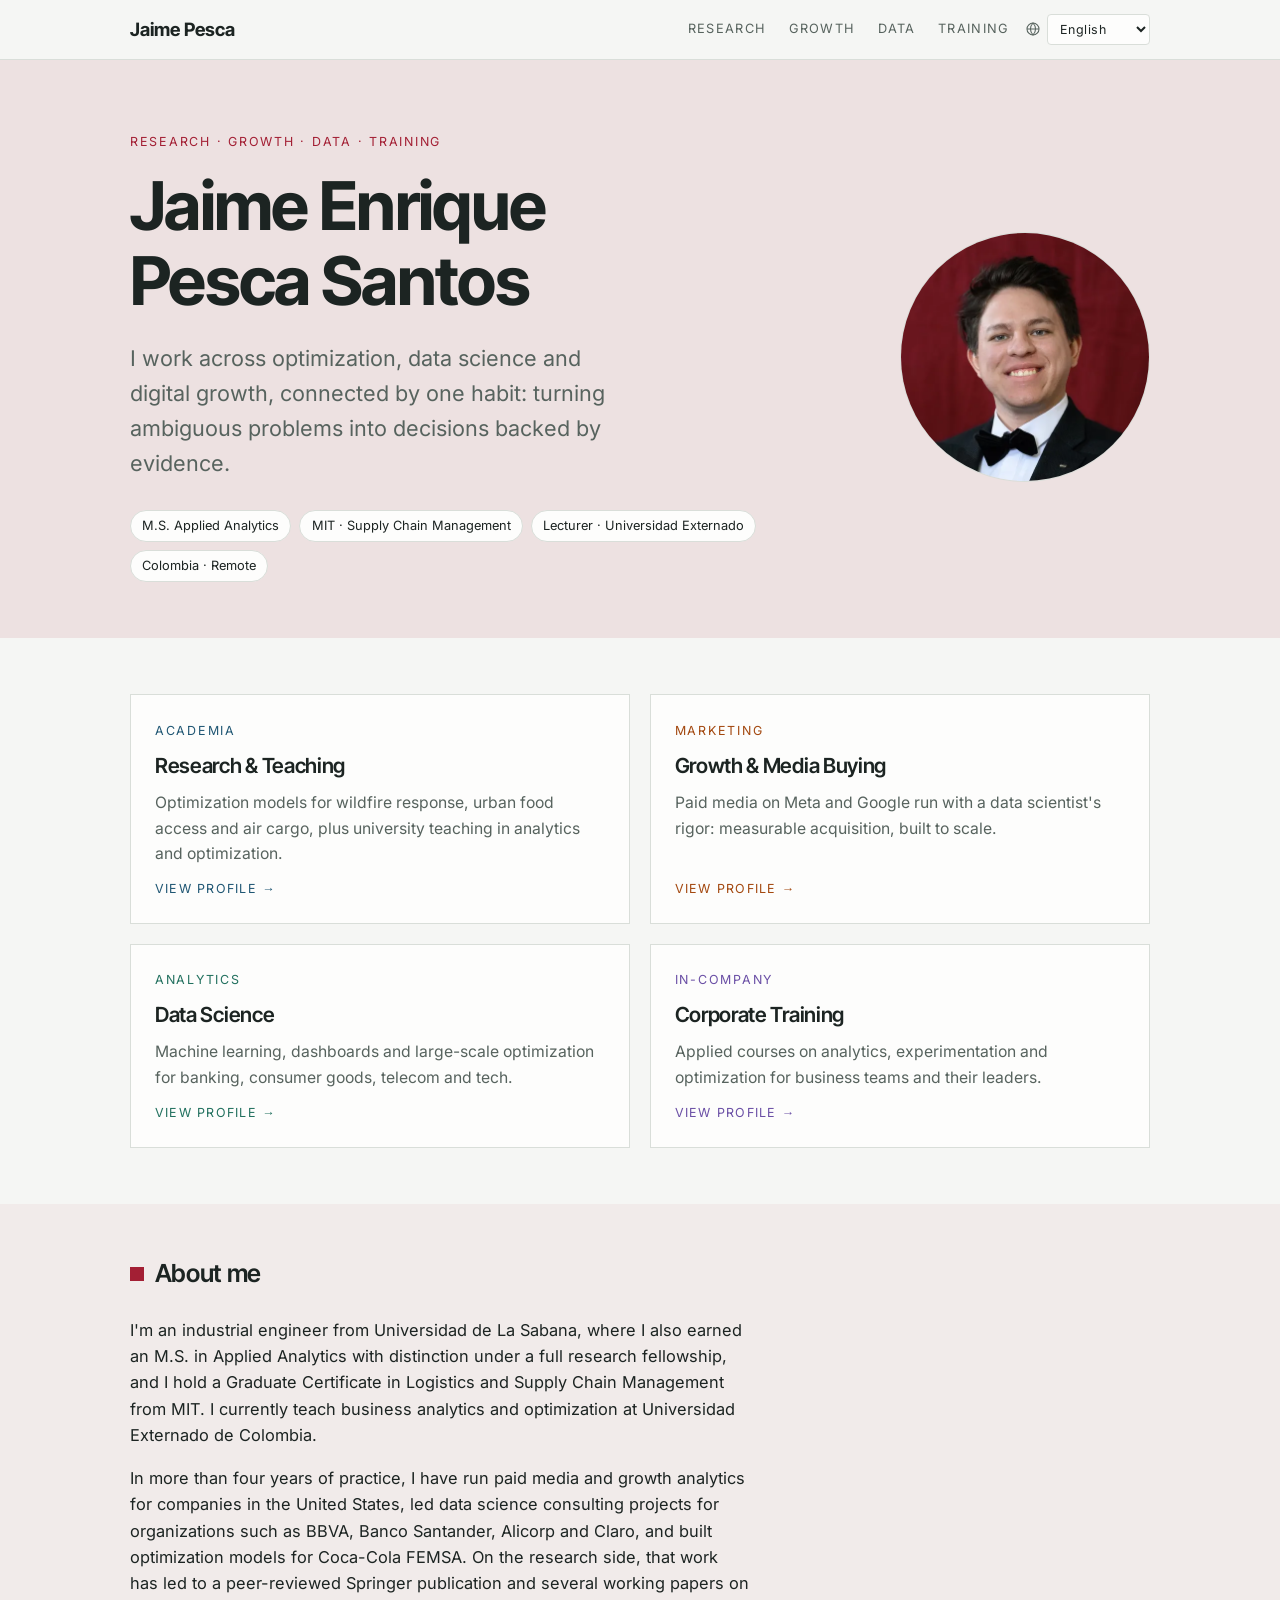
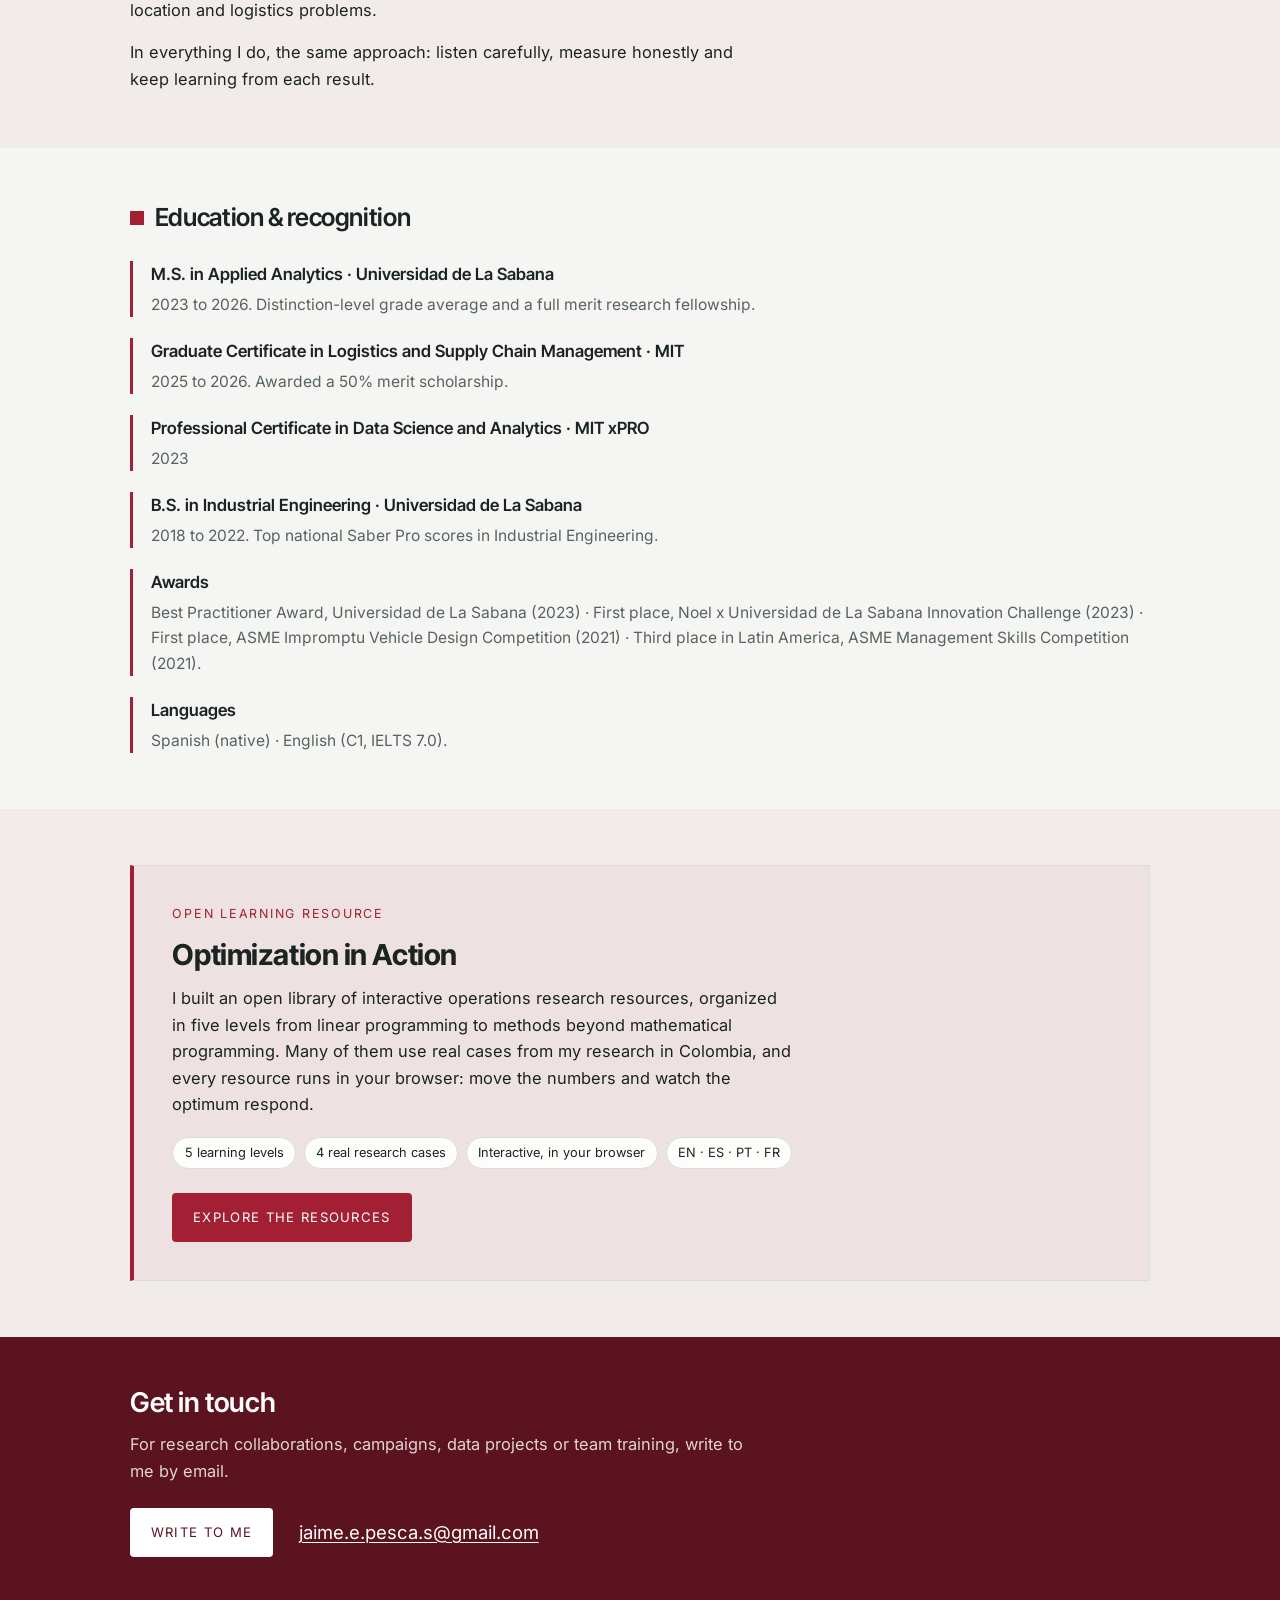
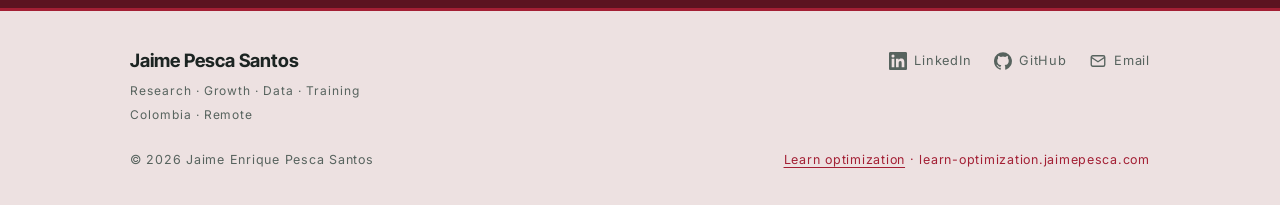
==== index.html @ c57368dd "SEO ronda 2: recomendaciones aprobadas - R1: se retiran hojas de vida y manuscritos del repositorio;" ====
<!doctype html>
<html lang="en">
<head>
<!-- Google tag (gtag.js) -->
<script async src="https://www.googletagmanager.com/gtag/js?id=G-XW74HS2G7B"></script>
<script>
  window.dataLayer = window.dataLayer || [];
  function gtag(){dataLayer.push(arguments);}
  gtag('js', new Date());
  gtag('config', 'G-XW74HS2G7B');
</script>
  <meta charset="utf-8">
  <meta name="viewport" content="width=device-width, initial-scale=1">
  <title data-i18n="home.meta.title">Jaime Pesca · Optimization, Data Science, Growth &amp; Corporate Training</title>
  <meta name="description" content="Operations research, data science, paid media growth and corporate training. Based in Colombia, working remotely. Write to me and let&#x27;s talk." data-i18n-attr="content:home.meta.desc">
  <meta name="author" content="Jaime Enrique Pesca Santos">
  <link rel="canonical" href="https://jaimepesca.com/">
  <link rel="alternate" hreflang="en" href="https://jaimepesca.com/">
  <link rel="alternate" hreflang="es" href="https://jaimepesca.com/?lang=es">
  <link rel="alternate" hreflang="pt" href="https://jaimepesca.com/?lang=pt">
  <link rel="alternate" hreflang="fr" href="https://jaimepesca.com/?lang=fr">
  <link rel="alternate" hreflang="x-default" href="https://jaimepesca.com/">
  <meta property="og:type" content="profile">
  <meta property="og:site_name" content="Jaime Pesca">
  <meta property="og:title" content="Jaime Pesca · Optimization, Data Science, Growth &amp; Corporate Training">
  <meta property="og:description" content="Operations research, data science, paid media growth and corporate training. Based in Colombia, working remotely. Write to me and let&#x27;s talk.">
  <meta property="og:url" content="https://jaimepesca.com/">
  <meta property="og:image" content="https://jaimepesca.com/images/social/og-home.jpg">
  <meta property="og:image:width" content="1200">
  <meta property="og:image:height" content="630">
  <meta property="og:image:alt" content="Jaime Pesca · Optimization, Data Science, Growth &amp; Corporate Training">
  <meta property="og:locale" content="en_US">
  <meta property="og:locale:alternate" content="es_CO">
  <meta property="og:locale:alternate" content="pt_BR">
  <meta property="og:locale:alternate" content="fr_FR">
  <meta property="profile:first_name" content="Jaime Enrique">
  <meta property="profile:last_name" content="Pesca Santos">
  <meta name="twitter:card" content="summary_large_image">
  <meta name="twitter:title" content="Jaime Pesca · Optimization, Data Science, Growth &amp; Corporate Training">
  <meta name="twitter:description" content="Operations research, data science, paid media growth and corporate training. Based in Colombia, working remotely. Write to me and let&#x27;s talk.">
  <meta name="twitter:image" content="https://jaimepesca.com/images/social/og-home.jpg">
  <meta name="twitter:image:alt" content="Jaime Pesca · Optimization, Data Science, Growth &amp; Corporate Training">
  <link rel="icon" href="favicon.ico" sizes="32x32">
  <link rel="icon" href="assets/icons/favicon.svg" type="image/svg+xml">
  <link rel="apple-touch-icon" href="assets/icons/apple-touch-icon.png">
  <meta name="theme-color" content="#a31f34">
  <link rel="preload" href="assets/fonts/inter-latin-wght-normal.woff2" as="font" type="font/woff2" crossorigin>
  <link rel="preload" href="assets/fonts/inter-tight-latin-wght-normal.woff2" as="font" type="font/woff2" crossorigin>
  <link rel="stylesheet" href="assets/css/styles.css">
  <script src="assets/js/i18n.js"></script>
  <script src="assets/js/main.js" defer></script>
  <script type="application/ld+json">
  {
    "@context": "https://schema.org",
    "@graph": [
      {
        "@type": "WebSite",
        "@id": "https://jaimepesca.com/#website",
        "url": "https://jaimepesca.com/",
        "name": "Jaime Pesca",
        "inLanguage": [
          "en",
          "es",
          "pt",
          "fr"
        ],
        "publisher": {
          "@id": "https://jaimepesca.com/#person"
        }
      },
      {
        "@type": "ProfilePage",
        "@id": "https://jaimepesca.com/#webpage",
        "url": "https://jaimepesca.com/",
        "name": "Jaime Pesca · Optimization, Data Science, Growth & Corporate Training",
        "description": "Operations research, data science, paid media growth and corporate training. Based in Colombia, working remotely. Write to me and let's talk.",
        "inLanguage": "en",
        "isPartOf": {
          "@id": "https://jaimepesca.com/#website"
        },
        "about": {
          "@id": "https://jaimepesca.com/#person"
        },
        "mainEntity": {
          "@id": "https://jaimepesca.com/#person"
        }
      },
      {
        "@type": "Person",
        "@id": "https://jaimepesca.com/#person",
        "name": "Jaime Enrique Pesca Santos",
        "alternateName": "Jaime Pesca",
        "url": "https://jaimepesca.com/",
        "sameAs": [
          "https://www.linkedin.com/in/jaime-pesca",
          "https://github.com/JaimePesca"
        ],
        "image": "https://jaimepesca.com/images/jaime-pesca.jpg",
        "homeLocation": {
          "@type": "Place",
          "address": {
            "@type": "PostalAddress",
            "addressCountry": "CO"
          }
        },
        "jobTitle": "Lecturer in Business Analytics and Optimization",
        "worksFor": {
          "@type": "CollegeOrUniversity",
          "name": "Universidad Externado de Colombia"
        },
        "alumniOf": [
          {
            "@type": "CollegeOrUniversity",
            "name": "Universidad de La Sabana"
          },
          {
            "@type": "CollegeOrUniversity",
            "name": "Massachusetts Institute of Technology",
            "alternateName": "MIT"
          }
        ],
        "hasCredential": [
          {
            "@type": "EducationalOccupationalCredential",
            "name": "M.S. in Applied Analytics",
            "credentialCategory": "degree",
            "recognizedBy": {
              "@type": "CollegeOrUniversity",
              "name": "Universidad de La Sabana"
            }
          },
          {
            "@type": "EducationalOccupationalCredential",
            "name": "Graduate Certificate in Logistics and Supply Chain Management",
            "credentialCategory": "certificate",
            "recognizedBy": {
              "@type": "CollegeOrUniversity",
              "name": "Massachusetts Institute of Technology",
              "alternateName": "MIT"
            }
          },
          {
            "@type": "EducationalOccupationalCredential",
            "name": "Professional Certificate in Data Science and Analytics",
            "credentialCategory": "certificate",
            "recognizedBy": {
              "@type": "Organization",
              "name": "MIT xPRO"
            }
          },
          {
            "@type": "EducationalOccupationalCredential",
            "name": "B.S. in Industrial Engineering",
            "credentialCategory": "degree",
            "recognizedBy": {
              "@type": "CollegeOrUniversity",
              "name": "Universidad de La Sabana"
            }
          }
        ],
        "award": [
          "Best Practitioner Award, Universidad de La Sabana (2023)",
          "First place, Noel x Universidad de La Sabana Innovation Challenge (2023)",
          "First place, ASME Impromptu Vehicle Design Competition (2021)",
          "Third place in Latin America, ASME Management Skills Competition (2021)"
        ],
        "memberOf": [
          {
            "@type": "Organization",
            "name": "The OR Society"
          },
          {
            "@type": "Organization",
            "name": "Colombian Association of Operations Research (ASOCIO)"
          }
        ],
        "knowsLanguage": [
          "Spanish",
          "English"
        ],
        "knowsAbout": [
          "Operations research",
          "Mathematical optimization",
          "Stochastic programming",
          "Facility location",
          "Data science",
          "Machine learning",
          "Business intelligence",
          "Paid media",
          "Media buying",
          "Growth marketing",
          "Marketing attribution",
          "Conversion rate optimization",
          "Corporate training"
        ]
      },
      {
        "@type": "LearningResource",
        "@id": "https://learn-optimization.jaimepesca.com/#resource",
        "name": "Optimization in Action",
        "url": "https://learn-optimization.jaimepesca.com/",
        "description": "An open library of interactive operations research resources, organized in five levels from linear programming to methods beyond mathematical programming. Many of them use real research cases from Colombia, and every resource runs in the browser.",
        "learningResourceType": "Interactive resource",
        "educationalUse": "Self-study",
        "teaches": "Operations research and mathematical optimization",
        "inLanguage": [
          "en",
          "es",
          "pt",
          "fr"
        ],
        "isAccessibleForFree": true,
        "author": {
          "@id": "https://jaimepesca.com/#person"
        }
      }
    ]
  }
  </script>
</head>
<body class="p-home">

  <header class="site-head">
    <div class="wrap nav-row">
      <a class="brand" href="./">Jaime Pesca</a>
      <nav id="nav-menu" class="nav-menu" aria-label="Main" data-i18n-attr="aria-label:nav.main">
        <a href="research.html" data-i18n="nav.research">Research</a>
        <a href="growth.html" data-i18n="nav.growth">Growth</a>
        <a href="data.html" data-i18n="nav.data">Data</a>
        <a href="training.html" data-i18n="nav.training">Training</a>
      </nav>
      <div class="nav-tools">
        <label class="lang-switch" hidden>
          <svg viewBox="0 0 24 24" fill="none" stroke="currentColor" stroke-width="1.6" aria-hidden="true"><circle cx="12" cy="12" r="9"/><path d="M3 12h18M12 3c2.5 2.6 3.8 5.6 3.8 9s-1.3 6.4-3.8 9c-2.5-2.6-3.8-5.6-3.8-9S9.5 5.6 12 3z"/></svg>
          <span class="visually-hidden" data-i18n="nav.language">Language</span>
          <select data-lang-select></select>
        </label>
        <button class="nav-toggle" aria-expanded="false" aria-controls="nav-menu" data-i18n="nav.menu">Menu</button>
      </div>
    </div>
  </header>

  <main>
    <section class="hero">
      <div class="wrap hero-split">
        <div>
          <span class="eyebrow" data-i18n="home.eyebrow">Research · Growth · Data · Training</span>
          <h1>Jaime Enrique Pesca Santos</h1>
          <p class="lede" data-i18n="home.lede">I work across optimization, data science and digital growth, connected by one habit: turning ambiguous problems into decisions backed by evidence.</p>
          <div class="chip-row">
            <span class="chip" data-i18n="home.fact.ms">M.S. Applied Analytics</span>
            <span class="chip" data-i18n="home.fact.mit">MIT · Supply Chain Management</span>
            <span class="chip" data-i18n="home.fact.lecturer">Lecturer · Universidad Externado</span>
            <span class="chip" data-i18n="home.fact.location">Colombia · Remote</span>
          </div>
        </div>
        <div class="portrait">
          <span class="initials" aria-hidden="true">JP</span>
          <picture>
            <source type="image/webp" srcset="images/jaime-pesca-500.webp 500w, images/jaime-pesca.webp 800w" sizes="(max-width: 720px) 150px, 250px">
            <img src="images/jaime-pesca.jpg" alt="Jaime Enrique Pesca Santos" width="800" height="800" fetchpriority="high" onerror="this.hidden = true">
          </picture>
        </div>
      </div>
    </section>

    <section class="section" aria-label="Profiles" data-i18n-attr="aria-label:home.profiles">
      <div class="wrap">
        <div class="profile-grid">
          <a class="profile-card card-research" href="research.html">
            <span class="eyebrow" data-i18n="home.card.research.eyebrow">Academia</span>
            <h3 data-i18n="home.card.research.title">Research &amp; Teaching</h3>
            <p data-i18n="home.card.research.text">Optimization models for wildfire response, urban food access and air cargo, plus university teaching in analytics and optimization.</p>
            <span class="go" data-i18n="home.card.go">View profile →</span>
          </a>
          <a class="profile-card card-growth" href="growth.html">
            <span class="eyebrow" data-i18n="home.card.growth.eyebrow">Marketing</span>
            <h3 data-i18n="home.card.growth.title">Growth &amp; Media Buying</h3>
            <p data-i18n="home.card.growth.text">Paid media on Meta and Google run with a data scientist's rigor: measurable acquisition, built to scale.</p>
            <span class="go" data-i18n="home.card.go">View profile →</span>
          </a>
          <a class="profile-card card-data" href="data.html">
            <span class="eyebrow" data-i18n="home.card.data.eyebrow">Analytics</span>
            <h3 data-i18n="home.card.data.title">Data Science</h3>
            <p data-i18n="home.card.data.text">Machine learning, dashboards and large-scale optimization for banking, consumer goods, telecom and tech.</p>
            <span class="go" data-i18n="home.card.go">View profile →</span>
          </a>
          <a class="profile-card card-teach" href="training.html">
            <span class="eyebrow" data-i18n="home.card.training.eyebrow">In-company</span>
            <h3 data-i18n="home.card.training.title">Corporate Training</h3>
            <p data-i18n="home.card.training.text">Applied courses on analytics, experimentation and optimization for business teams and their leaders.</p>
            <span class="go" data-i18n="home.card.go">View profile →</span>
          </a>
        </div>
      </div>
    </section>

    <section class="section">
      <div class="wrap">
        <h2 data-i18n="home.about.title">About me</h2>
        <p data-i18n="home.about.p1">I'm an industrial engineer from Universidad de La Sabana, where I also earned an M.S. in Applied Analytics with distinction under a full research fellowship, and I hold a Graduate Certificate in Logistics and Supply Chain Management from MIT. I currently teach business analytics and optimization at Universidad Externado de Colombia.</p>
        <p style="margin-top:1rem" data-i18n="home.about.p2">In more than four years of practice, I have run paid media and growth analytics for companies in the United States, led data science consulting projects for organizations such as BBVA, Banco Santander, Alicorp and Claro, and built optimization models for Coca-Cola FEMSA. On the research side, that work has led to a peer-reviewed Springer publication and several working papers on location and logistics problems.</p>
        <p style="margin-top:1rem" data-i18n="home.about.p3">In everything I do, the same approach: listen carefully, measure honestly and keep learning from each result.</p>
      </div>
    </section>

    <section class="section">
      <div class="wrap">
        <h2 data-i18n="home.edu.title">Education &amp; recognition</h2>
        <ul class="highlight-list">
          <li>
            <strong data-i18n="home.edu.ms.title">M.S. in Applied Analytics · Universidad de La Sabana</strong>
            <span data-i18n="home.edu.ms.text">2023 to 2026. Distinction-level grade average and a full merit research fellowship.</span>
          </li>
          <li>
            <strong data-i18n="home.edu.mit.title">Graduate Certificate in Logistics and Supply Chain Management · MIT</strong>
            <span data-i18n="home.edu.mit.text">2025 to 2026. Awarded a 50% merit scholarship.</span>
          </li>
          <li>
            <strong data-i18n="home.edu.xpro.title">Professional Certificate in Data Science and Analytics · MIT xPRO</strong>
            <span>2023</span>
          </li>
          <li>
            <strong data-i18n="home.edu.bs.title">B.S. in Industrial Engineering · Universidad de La Sabana</strong>
            <span data-i18n="home.edu.bs.text">2018 to 2022. Top national Saber Pro scores in Industrial Engineering.</span>
          </li>
          <li>
            <strong data-i18n="home.edu.awards.title">Awards</strong>
            <span data-i18n="home.edu.awards.text">Best Practitioner Award, Universidad de La Sabana (2023) · First place, Noel x Universidad de La Sabana Innovation Challenge (2023) · First place, ASME Impromptu Vehicle Design Competition (2021) · Third place in Latin America, ASME Management Skills Competition (2021).</span>
          </li>
          <li>
            <strong data-i18n="home.edu.lang.title">Languages</strong>
            <span data-i18n="home.edu.lang.text">Spanish (native) · English (C1, IELTS 7.0).</span>
          </li>
        </ul>
      </div>
    </section>

    <section class="section">
      <div class="wrap">
        <div class="promo">
          <span class="eyebrow" data-i18n="home.learn.eyebrow">Open learning resource</span>
          <h3 data-i18n="home.learn.title">Optimization in Action</h3>
          <p data-i18n="home.learn.text">I built an open library of interactive operations research resources, organized in five levels from linear programming to methods beyond mathematical programming. Many of them use real cases from my research in Colombia, and every resource runs in your browser: move the numbers and watch the optimum respond.</p>
          <div class="chip-row">
            <span class="chip" data-i18n="home.learn.fact1">5 learning levels</span>
            <span class="chip" data-i18n="home.learn.fact2">4 real research cases</span>
            <span class="chip" data-i18n="home.learn.fact3">Interactive, in your browser</span>
            <span class="chip">EN · ES · PT · FR</span>
          </div>
          <a class="btn" href="https://learn-optimization.jaimepesca.com/" data-keep-lang data-i18n="home.learn.button">Explore the resources</a>
        </div>
      </div>
    </section>

    <section class="cta" id="contact">
      <div class="wrap">
        <h2 data-i18n="home.cta.title">Get in touch</h2>
        <p data-i18n="home.cta.text">For research collaborations, campaigns, data projects or team training, write to me by email.</p>
        <div class="cta-actions">
          <a class="btn" href="#contact" data-mail data-i18n="cta.write">Write to me</a>
          <a class="mail" href="#contact" data-mail data-mail-text>jaime.e.pesca.s (at) gmail.com</a>
        </div>
      </div>
    </section>
  </main>

  <footer class="site-foot">
    <div class="wrap foot-top">
      <div class="foot-id">
        <a class="brand" href="./">Jaime Pesca Santos</a>
        <span class="foot-tag" data-i18n="foot.tagline">Research · Growth · Data · Training</span>
        <span class="foot-tag" data-i18n="foot.location">Colombia · Remote</span>
      </div>
      <ul class="social" aria-label="Social networks" data-i18n-attr="aria-label:foot.social">
        <li>
          <a href="https://www.linkedin.com/in/jaime-pesca" rel="me">
            <svg viewBox="0 0 24 24" fill="currentColor" aria-hidden="true"><path d="M20.45 20.45h-3.56v-5.57c0-1.33-.02-3.04-1.85-3.04-1.85 0-2.14 1.45-2.14 2.94v5.67H9.35V9h3.41v1.56h.05c.48-.9 1.64-1.85 3.37-1.85 3.6 0 4.27 2.37 4.27 5.46v6.28zM5.34 7.43a2.06 2.06 0 1 1 0-4.13 2.06 2.06 0 0 1 0 4.13zm1.78 13.02H3.56V9h3.56v11.45zM22.22 0H1.77C.79 0 0 .77 0 1.73v20.54C0 23.23.79 24 1.77 24h20.45c.98 0 1.78-.77 1.78-1.73V1.73C24 .77 23.2 0 22.22 0z"/></svg>
            <span>LinkedIn</span>
          </a>
        </li>
        <li>
          <a href="https://github.com/JaimePesca" rel="me">
            <svg viewBox="0 0 24 24" fill="currentColor" aria-hidden="true"><path d="M12 .3a12 12 0 0 0-3.8 23.38c.6.12.83-.26.83-.57l-.02-2.04c-3.34.72-4.04-1.61-4.04-1.61-.55-1.39-1.34-1.76-1.34-1.76-1.08-.74.09-.73.09-.73 1.2.09 1.84 1.24 1.84 1.24 1.07 1.83 2.8 1.3 3.49 1 .1-.78.42-1.31.76-1.61-2.67-.3-5.47-1.33-5.47-5.93 0-1.31.47-2.38 1.24-3.22-.14-.3-.54-1.52.1-3.18 0 0 1-.32 3.3 1.23a11.5 11.5 0 0 1 6 0c2.28-1.55 3.29-1.23 3.29-1.23.64 1.66.24 2.88.12 3.18.77.84 1.23 1.91 1.23 3.22 0 4.61-2.8 5.62-5.48 5.92.42.36.81 1.1.81 2.22l-.01 3.29c0 .32.21.69.82.57A12 12 0 0 0 12 .3"/></svg>
            <span>GitHub</span>
          </a>
        </li>
        <li>
          <a href="#contact" data-mail>
            <svg viewBox="0 0 24 24" fill="none" stroke="currentColor" stroke-width="1.8" aria-hidden="true"><rect x="3" y="5" width="18" height="14" rx="2"/><path d="m3 7 9 6 9-6"/></svg>
            <span data-i18n="foot.email">Email</span>
          </a>
        </li>
      </ul>
    </div>
    <div class="wrap foot-row">
      <span>© 2026 Jaime Enrique Pesca Santos</span>
      <a class="foot-learn" href="https://learn-optimization.jaimepesca.com/" data-keep-lang><span data-i18n="foot.learn">Learn optimization</span> · <span class="domain">learn-optimization.jaimepesca.com</span></a>
    </div>
  </footer>

</body>
</html>
---- assets/css/styles.css ----
/* ============================================================
   Jaime Pesca · sitio personal
   Sistema de diseño: tokens en :root, modo oscuro automático.
   Cada página define su tono con una clase en <body>:
   .p-home | .p-research | .p-growth | .p-data | .p-teach
   Cada tono tiene un acento (--c-*) y una versión profunda (--d-*)
   para el héroe y el bloque de contacto.
   ============================================================ */

/* Fuentes alojadas en el sitio (Inter e Inter Tight, licencia SIL OFL,
   ver assets/fonts/OFL-*.txt). Se cargan solo los rangos que se usan. */
@font-face {
  font-family: "Inter";
  font-style: normal;
  font-weight: 100 900;
  font-display: swap;
  src: url("../fonts/inter-latin-wght-normal.woff2") format("woff2");
  unicode-range: U+0000-00FF,U+0131,U+0152-0153,U+02BB-02BC,U+02C6,U+02DA,U+02DC,U+0304,U+0308,U+0329,U+2000-206F,U+20AC,U+2122,U+2191,U+2193,U+2212,U+2215,U+FEFF,U+FFFD;
}

@font-face {
  font-family: "Inter";
  font-style: normal;
  font-weight: 100 900;
  font-display: swap;
  src: url("../fonts/inter-latin-ext-wght-normal.woff2") format("woff2");
  unicode-range: U+0100-02BA,U+02BD-02C5,U+02C7-02CC,U+02CE-02D7,U+02DD-02FF,U+0304,U+0308,U+0329,U+1D00-1DBF,U+1E00-1E9F,U+1EF2-1EFF,U+2020,U+20A0-20AB,U+20AD-20C0,U+2113,U+2C60-2C7F,U+A720-A7FF;
}

@font-face {
  font-family: "Inter";
  font-style: italic;
  font-weight: 100 900;
  font-display: swap;
  src: url("../fonts/inter-latin-wght-italic.woff2") format("woff2");
  unicode-range: U+0000-00FF,U+0131,U+0152-0153,U+02BB-02BC,U+02C6,U+02DA,U+02DC,U+0304,U+0308,U+0329,U+2000-206F,U+20AC,U+2122,U+2191,U+2193,U+2212,U+2215,U+FEFF,U+FFFD;
}

@font-face {
  font-family: "Inter";
  font-style: italic;
  font-weight: 100 900;
  font-display: swap;
  src: url("../fonts/inter-latin-ext-wght-italic.woff2") format("woff2");
  unicode-range: U+0100-02BA,U+02BD-02C5,U+02C7-02CC,U+02CE-02D7,U+02DD-02FF,U+0304,U+0308,U+0329,U+1D00-1DBF,U+1E00-1E9F,U+1EF2-1EFF,U+2020,U+20A0-20AB,U+20AD-20C0,U+2113,U+2C60-2C7F,U+A720-A7FF;
}

@font-face {
  font-family: "Inter Tight";
  font-style: normal;
  font-weight: 100 900;
  font-display: swap;
  src: url("../fonts/inter-tight-latin-wght-normal.woff2") format("woff2");
  unicode-range: U+0000-00FF,U+0131,U+0152-0153,U+02BB-02BC,U+02C6,U+02DA,U+02DC,U+0304,U+0308,U+0329,U+2000-206F,U+20AC,U+2122,U+2191,U+2193,U+2212,U+2215,U+FEFF,U+FFFD;
}

@font-face {
  font-family: "Inter Tight";
  font-style: normal;
  font-weight: 100 900;
  font-display: swap;
  src: url("../fonts/inter-tight-latin-ext-wght-normal.woff2") format("woff2");
  unicode-range: U+0100-02BA,U+02BD-02C5,U+02C7-02CC,U+02CE-02D7,U+02DD-02FF,U+0304,U+0308,U+0329,U+1D00-1DBF,U+1E00-1E9F,U+1EF2-1EFF,U+2020,U+20A0-20AB,U+20AD-20C0,U+2113,U+2C60-2C7F,U+A720-A7FF;
}

:root {
  /* Neutros (porcelana fría, no crema) */
  --paper: #f5f6f4;
  --surface: #fdfdfc;
  --ink: #1c2422;
  --muted: #57635e;
  --line: #d9ded9;

  /* Tonos por página: acento (--c-*) y profundo (--d-*) */
  --c-home: #a31f34;     /* carmesí: portada (a juego con la foto) */
  --c-research: #1f5673; /* azul petróleo: investigación & docencia */
  --c-growth: #a3480f;   /* ámbar quemado: growth & media buying */
  --c-data: #21705e;     /* viridiana: data science */
  --c-teach: #6a4fa5;    /* violeta: formación empresarial */

  --d-home: #5c1320;
  --d-research: #10324a;
  --d-growth: #5a2507;
  --d-data: #0d3a30;
  --d-teach: #2d1f55;

  /* Texto sobre los fondos profundos */
  --on-deep: #ffffff;
  --on-deep-muted: rgba(255, 255, 255, 0.82);

  /* Texto sobre un fondo de acento (botones) */
  --on-accent: #ffffff;

  /* Tono activo (se redefine por página en body.p-*) */
  --accent: var(--c-research);
  --deep: var(--d-research);

  /* Marcador de contenido pendiente de editar */
  --flag-bg: #f3e8c8;
  --flag-ink: #6d5716;

  /* Tipografía: Neue Haas Grotesk, la del MIT (Adobe Fonts), si está
     disponible; si no, Inter Tight / Inter (Google Fonts), muy parecidas. */
  --font-display: "neue-haas-grotesk-display", "Inter Tight", "Helvetica Neue", Helvetica, Arial, sans-serif;
  --font-body: "neue-haas-grotesk-text", "Inter", "Helvetica Neue", Helvetica, Arial, sans-serif;
  --font-label: var(--font-body);
}

@media (prefers-color-scheme: dark) {
  :root:not([data-theme="light"]) {
    color-scheme: dark;
    --paper: #141816;
    --surface: #1c2220;
    --ink: #e8ece9;
    --muted: #9cA8a2;
    --line: #323b37;
    --c-home: #e07a8a;
    --c-research: #6aa8c9;
    --c-growth: #e0904f;
    --c-data: #5cb39e;
    --c-teach: #a992d6;
    --flag-bg: #3d3517;
    --flag-ink: #e3cd7b;
    --on-accent: #141816;
  }
}

:root[data-theme="dark"] {
  color-scheme: dark;
  --paper: #141816;
  --surface: #1c2220;
  --ink: #e8ece9;
  --muted: #9cA8a2;
  --line: #323b37;
  --c-home: #e07a8a;
  --c-research: #6aa8c9;
  --c-growth: #e0904f;
  --c-data: #5cb39e;
  --c-teach: #a992d6;
  --flag-bg: #3d3517;
  --flag-ink: #e3cd7b;
  --on-accent: #141816;
}

/* Tono por página */
body.p-home     { --accent: var(--c-home);     --deep: var(--d-home); }
body.p-research { --accent: var(--c-research); --deep: var(--d-research); }
body.p-growth   { --accent: var(--c-growth);   --deep: var(--d-growth); }
body.p-data     { --accent: var(--c-data);     --deep: var(--d-data); }
body.p-teach    { --accent: var(--c-teach);    --deep: var(--d-teach); }

/* Se declaran en body (no en :root) para que usen el acento de cada página */
body {
  --accent-soft: color-mix(in srgb, var(--accent) 10%, var(--paper));
  --accent-faint: color-mix(in srgb, var(--accent) 5%, var(--paper));
}

/* ---------- Base ---------- */
* { box-sizing: border-box; }

[hidden] { display: none !important; }

/* Mientras carga la traducción (ver assets/js/i18n.js) */
.i18n-pending body { visibility: hidden; }

.visually-hidden {
  position: absolute;
  width: 1px;
  height: 1px;
  overflow: hidden;
  clip: rect(0 0 0 0);
  white-space: nowrap;
}

html { height: 100%; }

body {
  margin: 0;
  background: var(--paper);
  color: var(--ink);
  font-family: var(--font-body);
  font-size: 1.02rem;
  line-height: 1.62;
  -webkit-font-smoothing: antialiased;
}

.wrap {
  max-width: 1060px;
  margin-inline: auto;
  padding-inline: 20px;
}

h1, h2, h3 {
  font-family: var(--font-display);
  line-height: 1.12;
  letter-spacing: -0.015em;
  text-wrap: balance;
  margin: 0;
}

p { margin: 0; max-width: 62ch; }

a { color: var(--accent); text-decoration-thickness: 1px; text-underline-offset: 3px; }

a:focus-visible,
button:focus-visible {
  outline: 2px solid var(--accent);
  outline-offset: 3px;
}

.eyebrow {
  font-family: var(--font-label);
  font-size: 0.78rem;
  letter-spacing: 0.14em;
  text-transform: uppercase;
  color: var(--accent);
}

/* Etiqueta para contenido que Jaime debe personalizar */
.edit-tag {
  display: inline-block;
  font-family: var(--font-label);
  font-size: 0.68rem;
  letter-spacing: 0.08em;
  padding: 0.1rem 0.45rem;
  border-radius: 3px;
  background: var(--flag-bg);
  color: var(--flag-ink);
  vertical-align: middle;
}

/* ---------- Cabecera / navegación ---------- */
.site-head {
  border-bottom: 1px solid var(--line);
  background: var(--paper);
}

.nav-row {
  display: flex;
  align-items: center;
  justify-content: space-between;
  gap: 1rem;
  flex-wrap: wrap;
  padding-block: 0.9rem;
}

.brand {
  font-family: var(--font-display);
  font-weight: 700;
  font-size: 1.15rem;
  color: var(--ink);
  text-decoration: none;
}

.nav-toggle {
  display: none;
  font-family: var(--font-label);
  font-size: 0.8rem;
  letter-spacing: 0.1em;
  text-transform: uppercase;
  background: none;
  border: 1px solid var(--line);
  color: var(--ink);
  padding: 0.4rem 0.8rem;
  border-radius: 4px;
  cursor: pointer;
}

.nav-menu {
  display: flex;
  gap: 1.4rem;
  flex-wrap: wrap;
  margin-left: auto;
}

.nav-menu a {
  font-family: var(--font-label);
  font-size: 0.8rem;
  letter-spacing: 0.1em;
  text-transform: uppercase;
  color: var(--muted);
  text-decoration: none;
  padding-block: 0.2rem;
}

.nav-menu a:hover { color: var(--ink); }

.nav-menu a[aria-current="page"] {
  color: var(--accent);
  border-bottom: 2px solid var(--accent);
}

/* Selector de idioma */
.nav-tools {
  display: flex;
  align-items: center;
  gap: 0.6rem;
}

.lang-switch {
  display: flex;
  align-items: center;
  gap: 0.35rem;
  color: var(--muted);
}

.lang-switch svg { width: 16px; height: 16px; flex: none; }

.lang-switch select {
  font-family: var(--font-label);
  font-size: 0.78rem;
  letter-spacing: 0.04em;
  color: var(--ink);
  background: var(--surface);
  border: 1px solid var(--line);
  border-radius: 4px;
  padding: 0.35rem 0.5rem;
  cursor: pointer;
}

.lang-switch select:focus-visible {
  outline: 2px solid var(--accent);
  outline-offset: 2px;
}

@media (max-width: 640px) {
  .nav-toggle { display: block; }
  .nav-tools { margin-left: auto; }
  .nav-menu {
    display: none;
    order: 3;
    margin-left: 0;
    width: 100%;
    flex-direction: column;
    gap: 0.6rem;
    padding-block: 0.6rem 1rem;
  }
  .nav-menu.open { display: flex; }
}

/* ---------- Héroe ---------- */
.hero {
  padding-block: 4.5rem 3.5rem;
}

.hero.tinted {
  background: var(--deep);
  color: var(--on-deep);
}

.hero.tinted .eyebrow { color: var(--on-deep-muted); }

.hero.tinted .lede { color: var(--on-deep-muted); }

.hero.tinted .btn { background: var(--on-deep); color: var(--deep); }

/* Portada: héroe claro con el tono suave */
.p-home .hero { background: var(--accent-soft); }

.hero .eyebrow { display: block; margin-bottom: 1rem; }

.hero h1 {
  font-size: clamp(2.4rem, 7vw, 4.2rem);
  font-weight: 700;
  letter-spacing: -0.025em;
}

.hero .lede {
  margin-top: 1.4rem;
  font-size: clamp(1.15rem, 2.4vw, 1.35rem);
  max-width: 36ch;
  color: var(--muted);
}

.hero .btn { margin-top: 2rem; }

.hero .chip-row { margin-top: 1.8rem; }

/* Héroe con foto (hub) */
.hero-split {
  display: grid;
  grid-template-columns: 1fr auto;
  gap: 2.5rem;
  align-items: center;
}

/* La foto va en images/; si no carga, se ven las iniciales */
.portrait {
  position: relative;
  width: clamp(170px, 24vw, 250px);
  aspect-ratio: 1;
  border-radius: 50%;
  display: grid;
  place-items: center;
  overflow: hidden;
  background: var(--accent-soft);
  border: 1px solid var(--line);
}

.portrait .initials {
  font-family: var(--font-display);
  font-weight: 700;
  font-size: 3.2rem;
  color: var(--accent);
}

.portrait img {
  position: absolute;
  inset: 0;
  width: 100%;
  height: 100%;
  object-fit: cover;
}

@media (max-width: 720px) {
  .hero-split { grid-template-columns: 1fr; gap: 1.8rem; }
  .portrait { order: -1; width: 150px; }
}

/* ---------- Recuadro destacado (Optimización en Acción) ---------- */
.promo {
  background: var(--accent-soft);
  border: 1px solid var(--line);
  border-left: 4px solid var(--accent);
  padding: clamp(1.4rem, 4vw, 2.4rem);
  display: flex;
  flex-direction: column;
  gap: 0.9rem;
}

.promo h3 {
  font-size: clamp(1.4rem, 3vw, 1.8rem);
  font-weight: 700;
}

.promo p { color: var(--ink); }

.promo .chip-row { margin-top: 0.3rem; }

.promo .btn { align-self: flex-start; margin-top: 0.6rem; }

/* ---------- Botones ---------- */
.btn {
  display: inline-block;
  font-family: var(--font-label);
  font-size: 0.82rem;
  letter-spacing: 0.1em;
  text-transform: uppercase;
  text-decoration: none;
  padding: 0.85rem 1.3rem;
  border-radius: 4px;
  background: var(--accent);
  color: var(--on-accent);
  transition: filter 0.15s ease;
}

.btn:hover { filter: brightness(0.92); }

/* ---------- Secciones ---------- */
.section { padding-block: 3.5rem; }

/* Fondos alternados con el tono de la página */
main > .section:nth-child(even of .section) { background: var(--accent-faint); }

.section h2 {
  font-size: 1.55rem;
  font-weight: 600;
  margin-bottom: 1.8rem;
  display: flex;
  align-items: center;
  gap: 0.7rem;
}

.section h2::before {
  content: "";
  width: 0.55em;
  height: 0.55em;
  background: var(--accent);
  flex: none;
}

/* ---------- Tarjetas de perfil (hub) ---------- */
.profile-grid {
  display: grid;
  /* 2 x 2 en escritorio, 1 columna en móvil */
  grid-template-columns: repeat(auto-fit, minmax(min(100%, 340px), 1fr));
  gap: 1.2rem;
}

.profile-card {
  display: flex;
  flex-direction: column;
  gap: 0.8rem;
  background: var(--surface);
  border: 1px solid var(--line);
  padding: 1.6rem 1.5rem 1.5rem;
  text-decoration: none;
  color: var(--ink);
  transition: border-color 0.15s ease, transform 0.15s ease;
}

.profile-card:hover {
  border-color: var(--card-accent);
  transform: translateY(-2px);
}

.profile-card .eyebrow { color: var(--card-accent); }

.profile-card h3 {
  font-size: 1.3rem;
  font-weight: 600;
}

.profile-card:hover h3 { color: var(--card-accent); }

.profile-card p {
  font-size: 0.98rem;
  color: var(--muted);
}

.profile-card .go {
  margin-top: auto;
  font-family: var(--font-label);
  font-size: 0.78rem;
  letter-spacing: 0.1em;
  text-transform: uppercase;
  color: var(--card-accent);
}

.profile-card.card-research { --card-accent: var(--c-research); }
.profile-card.card-growth   { --card-accent: var(--c-growth); }
.profile-card.card-data     { --card-accent: var(--c-data); }
.profile-card.card-teach    { --card-accent: var(--c-teach); }

/* ---------- Listas de servicios ---------- */
.service-grid {
  display: grid;
  grid-template-columns: repeat(auto-fit, minmax(250px, 1fr));
  gap: 1.6rem 2.2rem;
}

/* Para 4 elementos: 2 x 2 en escritorio */
.service-grid.pairs {
  grid-template-columns: repeat(auto-fit, minmax(min(100%, 340px), 1fr));
}

.service {
  border-top: 2px solid var(--line);
  padding-top: 1rem;
  display: flex;
  flex-direction: column;
  gap: 0.5rem;
}

.service h3 { font-size: 1.08rem; font-weight: 600; }

.service p { font-size: 0.97rem; color: var(--muted); }

/* ---------- Destacados ---------- */
.highlight-list {
  list-style: none;
  margin: 0;
  padding: 0;
  display: flex;
  flex-direction: column;
  gap: 1.3rem;
}

.highlight-list li {
  border-left: 3px solid var(--accent);
  padding-left: 1.1rem;
  display: flex;
  flex-direction: column;
  gap: 0.25rem;
}

.highlight-list strong {
  font-family: var(--font-display);
  font-weight: 600;
  font-size: 1.05rem;
}

.highlight-list span { color: var(--muted); font-size: 0.97rem; }

/* Estado de una publicación (publicada, en revisión, en preparación) */
.status {
  align-self: flex-start;
  font-family: var(--font-label);
  font-size: 0.7rem;
  letter-spacing: 0.1em;
  text-transform: uppercase;
  color: var(--accent);
  border: 1px solid currentColor;
  border-radius: 3px;
  padding: 0.05rem 0.45rem;
}

.highlight-list .meta { font-size: 0.9rem; }

/* ---------- Cifras destacadas ---------- */
.stat-row {
  list-style: none;
  margin: 0;
  padding: 0;
  display: grid;
  grid-template-columns: repeat(auto-fit, minmax(min(100%, 220px), 1fr));
  gap: 1.2rem 2rem;
}

.stat-row li {
  display: flex;
  flex-direction: column;
  gap: 0.3rem;
}

.stat-row strong {
  font-family: var(--font-display);
  font-size: clamp(1.6rem, 4vw, 2.1rem);
  font-weight: 700;
  line-height: 1.1;
  color: var(--accent);
}

.stat-row span { font-size: 0.95rem; color: var(--muted); max-width: 30ch; }

/* ---------- Preguntas frecuentes ---------- */
.faq { max-width: 760px; }

.faq details { border-top: 1px solid var(--line); }

.faq details:last-child { border-bottom: 1px solid var(--line); }

.faq summary {
  list-style: none;
  cursor: pointer;
  display: flex;
  justify-content: space-between;
  align-items: baseline;
  gap: 1rem;
  padding-block: 1rem;
  font-family: var(--font-display);
  font-weight: 600;
  font-size: 1.05rem;
}

.faq summary::-webkit-details-marker { display: none; }

.faq summary::after {
  content: "+";
  flex: none;
  font-size: 1.3rem;
  line-height: 1;
  color: var(--accent);
  transition: transform 0.15s ease;
}

.faq details[open] summary::after { transform: rotate(45deg); }

.faq summary:focus-visible {
  outline: 2px solid var(--accent);
  outline-offset: 3px;
}

.faq details p {
  padding-bottom: 1.1rem;
  color: var(--muted);
}

/* ---------- Datos rápidos / stack ---------- */
.chip-row {
  display: flex;
  flex-wrap: wrap;
  gap: 0.5rem;
}

.chip {
  font-family: var(--font-label);
  font-size: 0.8rem;
  padding: 0.3rem 0.7rem;
  border: 1px solid var(--line);
  border-radius: 999px;
  background: var(--surface);
  color: var(--ink);
}

/* ---------- CTA / contacto ---------- */
.cta {
  background: var(--deep);
  color: var(--on-deep);
  padding-block: 3.2rem;
}

.cta h2 {
  font-size: 1.7rem;
  font-weight: 600;
  margin-bottom: 0.8rem;
}

.cta p { color: var(--on-deep-muted); margin-bottom: 1.5rem; }

.cta .mail {
  font-family: var(--font-label);
  font-size: clamp(0.95rem, 2.5vw, 1.15rem);
  color: var(--on-deep);
  word-break: break-all;
}

.cta-actions {
  display: flex;
  flex-wrap: wrap;
  align-items: center;
  gap: 1rem 1.6rem;
}

/* En el bloque profundo, el botón invierte colores */
.cta .btn {
  background: var(--on-deep);
  color: var(--deep);
}

/* ---------- Pie ---------- */
.site-foot {
  background: var(--accent-soft);
  border-top: 3px solid var(--accent);
  padding-block: 2.2rem 2.2rem;
}

.foot-top {
  display: flex;
  justify-content: space-between;
  align-items: flex-start;
  gap: 1.4rem 2rem;
  flex-wrap: wrap;
  margin-bottom: 1.6rem;
}

.foot-id {
  display: flex;
  flex-direction: column;
  gap: 0.3rem;
}

.foot-tag {
  font-family: var(--font-label);
  font-size: 0.75rem;
  letter-spacing: 0.08em;
  color: var(--muted);
}

/* Redes sociales */
.social {
  list-style: none;
  margin: 0;
  padding: 0;
  display: flex;
  flex-wrap: wrap;
  gap: 0.6rem 1.4rem;
}

.social a {
  display: inline-flex;
  align-items: center;
  gap: 0.45rem;
  font-family: var(--font-label);
  font-size: 0.8rem;
  letter-spacing: 0.06em;
  color: var(--muted);
  text-decoration: none;
  padding-block: 0.3rem;
}

.social a:hover { color: var(--accent); }

.social svg { width: 18px; height: 18px; flex: none; }

.foot-row {
  display: flex;
  justify-content: space-between;
  gap: 1rem;
  flex-wrap: wrap;
  font-family: var(--font-label);
  font-size: 0.78rem;
  letter-spacing: 0.06em;
  color: var(--muted);
}

.foot-row a { color: var(--muted); }

.foot-row a:hover { color: var(--ink); }

/* Enlace final a learn-optimization, en todas las páginas */
.foot-row .foot-learn { color: var(--accent); text-decoration: none; }

.foot-row .foot-learn [data-i18n] { text-decoration: underline; text-underline-offset: 3px; }

.foot-row .foot-learn .domain { white-space: nowrap; }

@media (prefers-reduced-motion: reduce) {
  .profile-card, .btn, .faq summary::after { transition: none; }
  .profile-card:hover { transform: none; }
}
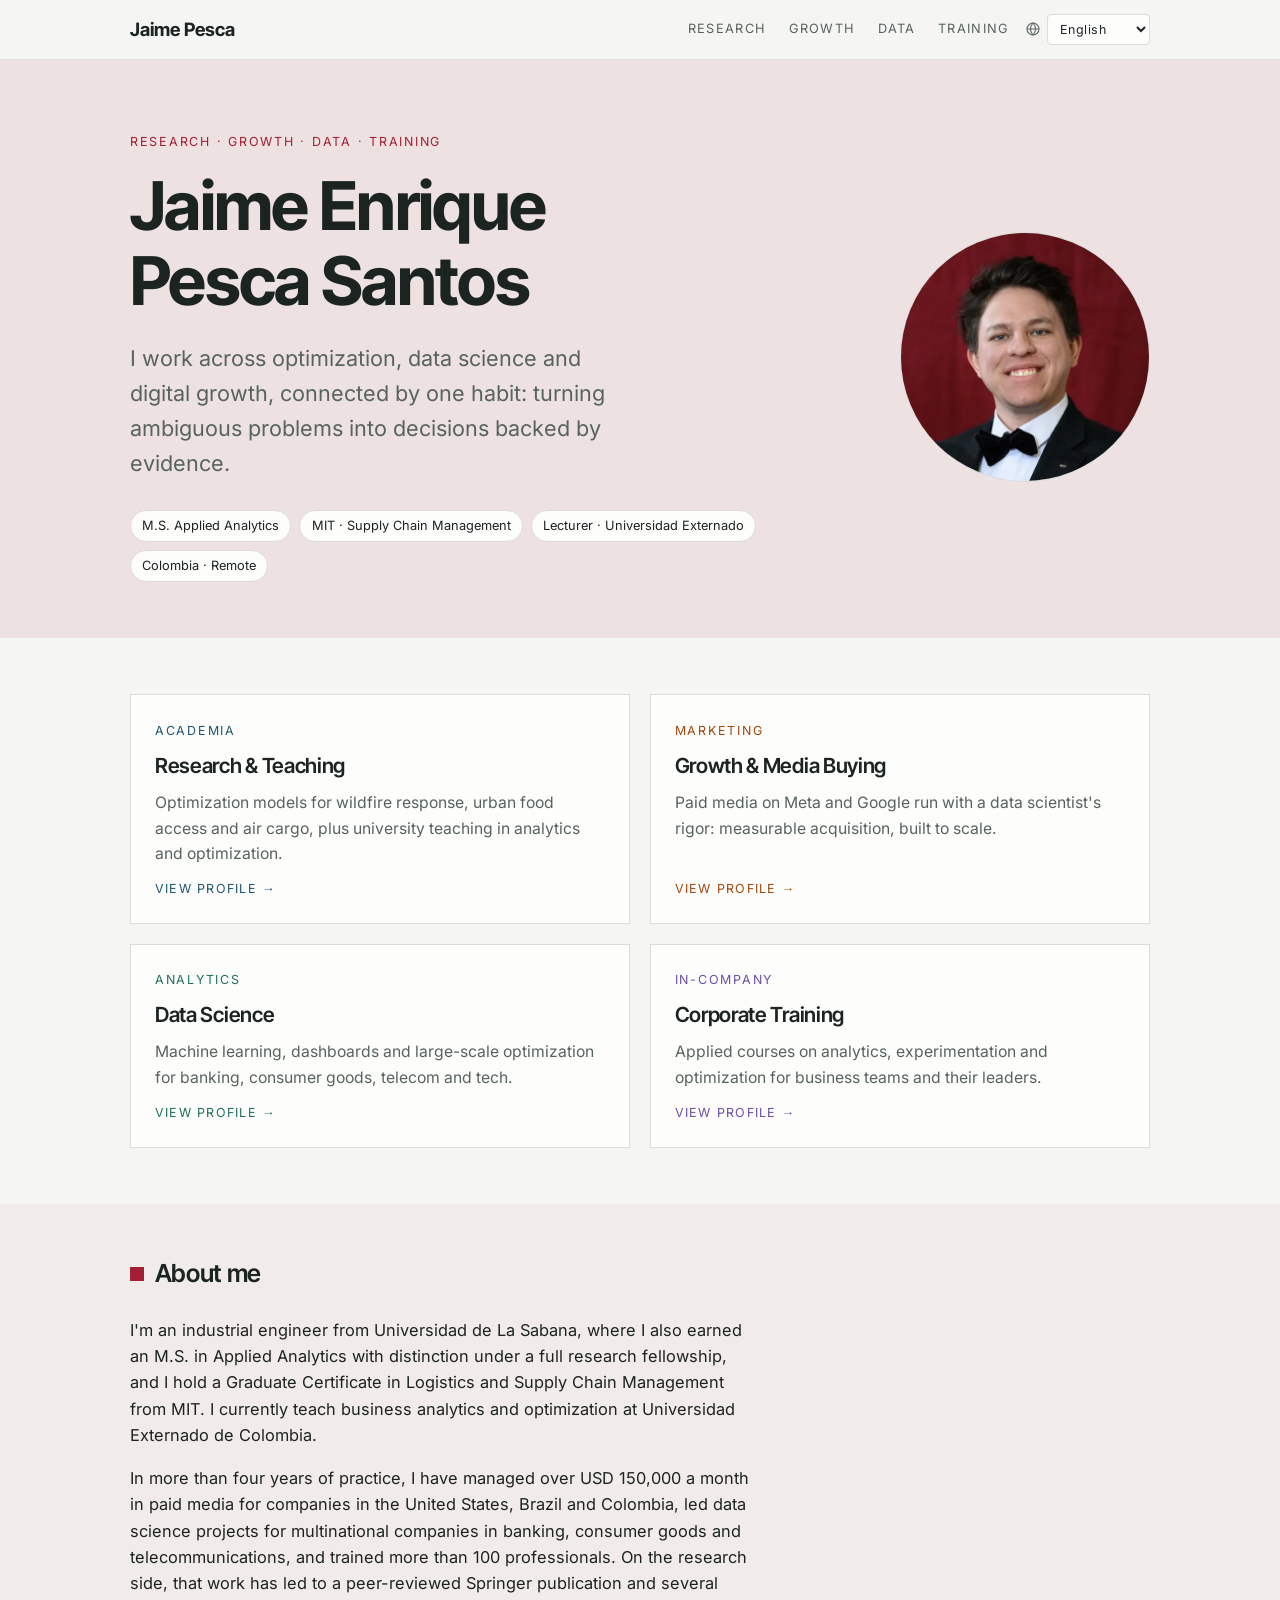
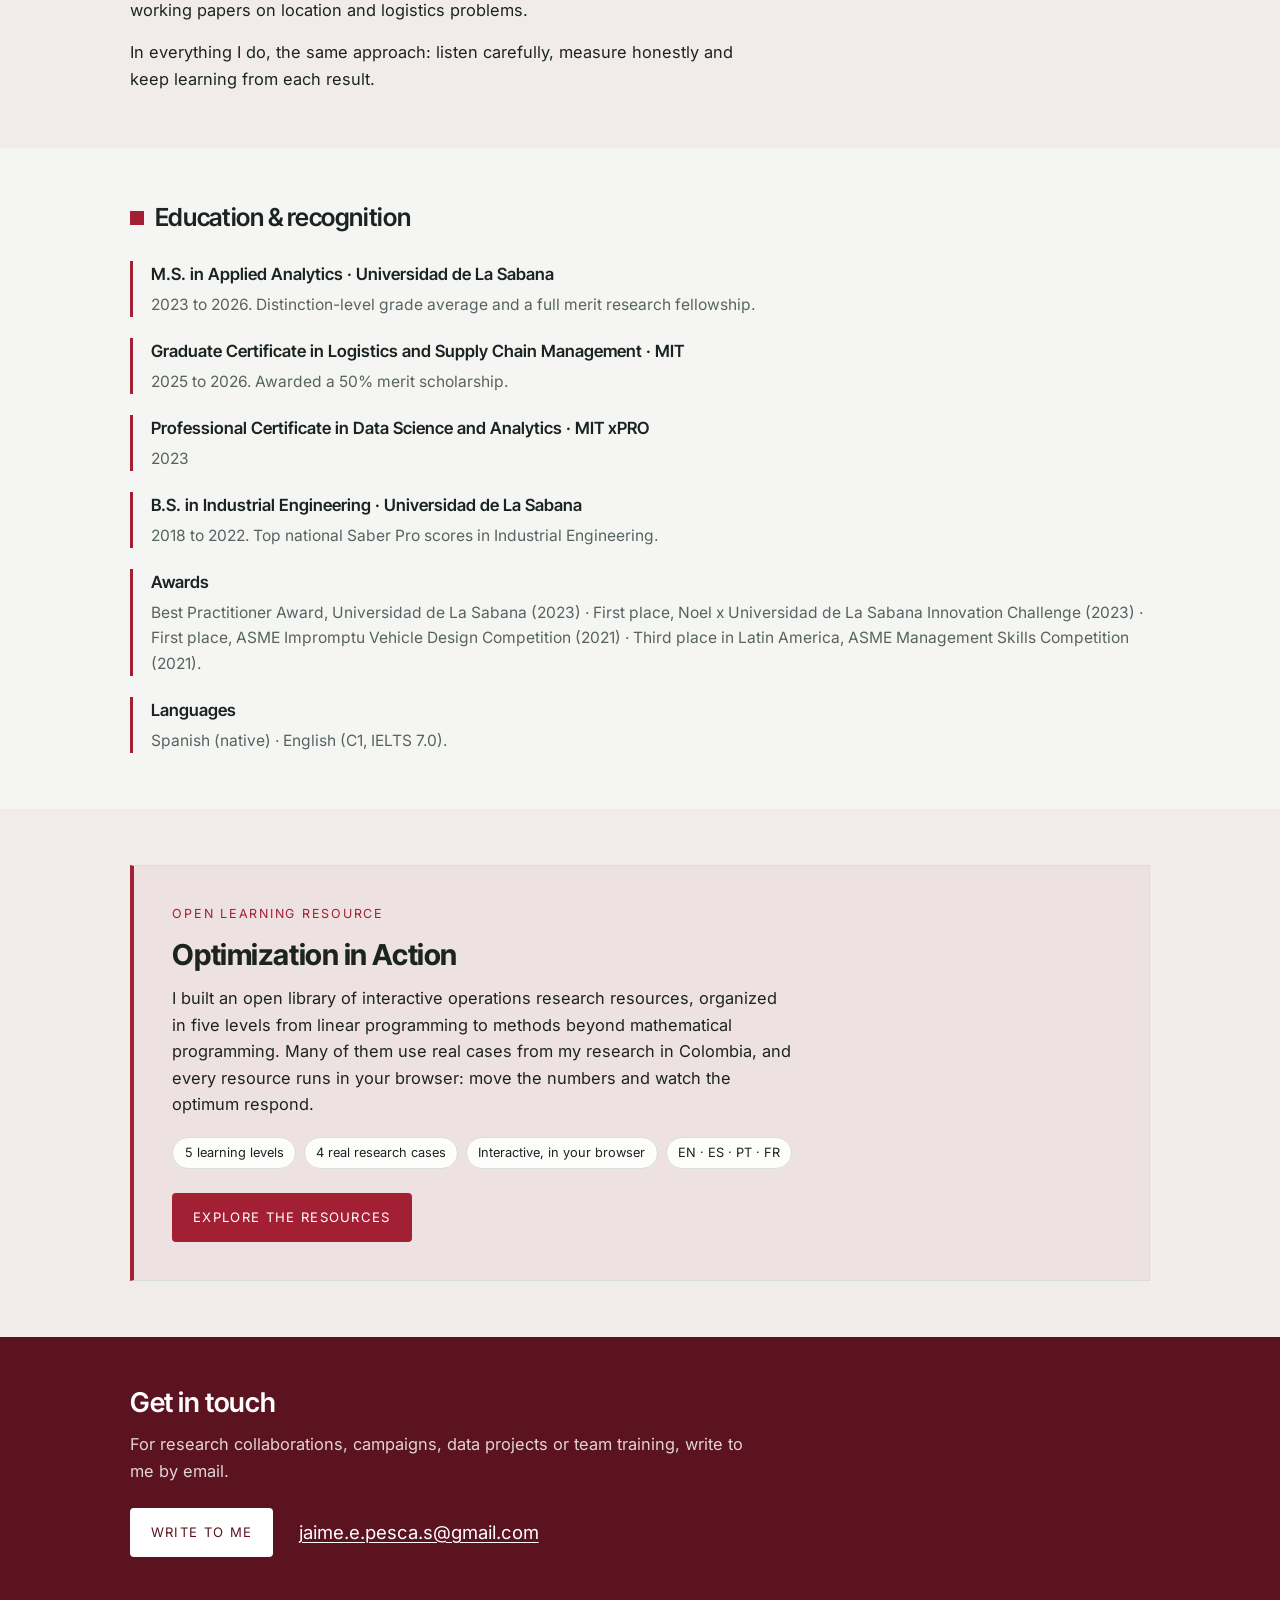
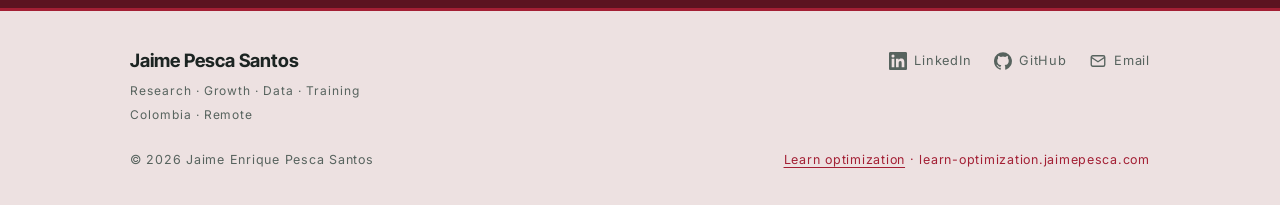
==== commit 52171833: "Sin nombres de empresas: sectores y cifras de resultados - Portada, Growth, Datos y Formación hablan" ====
--- a/index.html
+++ b/index.html
@@ -299,7 +299,7 @@
       <div class="wrap">
         <h2 data-i18n="home.about.title">About me</h2>
         <p data-i18n="home.about.p1">I'm an industrial engineer from Universidad de La Sabana, where I also earned an M.S. in Applied Analytics with distinction under a full research fellowship, and I hold a Graduate Certificate in Logistics and Supply Chain Management from MIT. I currently teach business analytics and optimization at Universidad Externado de Colombia.</p>
-        <p style="margin-top:1rem" data-i18n="home.about.p2">In more than four years of practice, I have run paid media and growth analytics for companies in the United States, led data science consulting projects for organizations such as BBVA, Banco Santander, Alicorp and Claro, and built optimization models for Coca-Cola FEMSA. On the research side, that work has led to a peer-reviewed Springer publication and several working papers on location and logistics problems.</p>
+        <p style="margin-top:1rem" data-i18n="home.about.p2">In more than four years of practice, I have managed over USD 150,000 a month in paid media for companies in the United States, Brazil and Colombia, led data science projects for multinational companies in banking, consumer goods and telecommunications, and trained more than 100 professionals. On the research side, that work has led to a peer-reviewed Springer publication and several working papers on location and logistics problems.</p>
         <p style="margin-top:1rem" data-i18n="home.about.p3">In everything I do, the same approach: listen carefully, measure honestly and keep learning from each result.</p>
       </div>
     </section>
@@ -348,7 +348,7 @@
             <span class="chip" data-i18n="home.learn.fact3">Interactive, in your browser</span>
             <span class="chip">EN · ES · PT · FR</span>
           </div>
-          <a class="btn" href="https://learn-optimization.jaimepesca.com/" data-keep-lang data-i18n="home.learn.button">Explore the resources</a>
+          <a class="btn" href="https://learn-optimization.jaimepesca.com/" data-keep-lang data-ga-event="learn_optimization_click" data-i18n="home.learn.button">Explore the resources</a>
         </div>
       </div>
     </section>
@@ -358,8 +358,8 @@
         <h2 data-i18n="home.cta.title">Get in touch</h2>
         <p data-i18n="home.cta.text">For research collaborations, campaigns, data projects or team training, write to me by email.</p>
         <div class="cta-actions">
-          <a class="btn" href="#contact" data-mail data-i18n="cta.write">Write to me</a>
-          <a class="mail" href="#contact" data-mail data-mail-text>jaime.e.pesca.s (at) gmail.com</a>
+          <a class="btn" href="#contact" data-mail data-ga-event="email_click" data-i18n="cta.write">Write to me</a>
+          <a class="mail" href="#contact" data-mail data-mail-text data-ga-event="email_click">jaime.e.pesca.s (at) gmail.com</a>
         </div>
       </div>
     </section>
@@ -374,19 +374,19 @@
       </div>
       <ul class="social" aria-label="Social networks" data-i18n-attr="aria-label:foot.social">
         <li>
-          <a href="https://www.linkedin.com/in/jaime-pesca" rel="me">
+          <a href="https://www.linkedin.com/in/jaime-pesca" rel="me" data-ga-event="social_click" data-ga-label="linkedin">
             <svg viewBox="0 0 24 24" fill="currentColor" aria-hidden="true"><path d="M20.45 20.45h-3.56v-5.57c0-1.33-.02-3.04-1.85-3.04-1.85 0-2.14 1.45-2.14 2.94v5.67H9.35V9h3.41v1.56h.05c.48-.9 1.64-1.85 3.37-1.85 3.6 0 4.27 2.37 4.27 5.46v6.28zM5.34 7.43a2.06 2.06 0 1 1 0-4.13 2.06 2.06 0 0 1 0 4.13zm1.78 13.02H3.56V9h3.56v11.45zM22.22 0H1.77C.79 0 0 .77 0 1.73v20.54C0 23.23.79 24 1.77 24h20.45c.98 0 1.78-.77 1.78-1.73V1.73C24 .77 23.2 0 22.22 0z"/></svg>
             <span>LinkedIn</span>
           </a>
         </li>
         <li>
-          <a href="https://github.com/JaimePesca" rel="me">
+          <a href="https://github.com/JaimePesca" rel="me" data-ga-event="social_click" data-ga-label="github">
             <svg viewBox="0 0 24 24" fill="currentColor" aria-hidden="true"><path d="M12 .3a12 12 0 0 0-3.8 23.38c.6.12.83-.26.83-.57l-.02-2.04c-3.34.72-4.04-1.61-4.04-1.61-.55-1.39-1.34-1.76-1.34-1.76-1.08-.74.09-.73.09-.73 1.2.09 1.84 1.24 1.84 1.24 1.07 1.83 2.8 1.3 3.49 1 .1-.78.42-1.31.76-1.61-2.67-.3-5.47-1.33-5.47-5.93 0-1.31.47-2.38 1.24-3.22-.14-.3-.54-1.52.1-3.18 0 0 1-.32 3.3 1.23a11.5 11.5 0 0 1 6 0c2.28-1.55 3.29-1.23 3.29-1.23.64 1.66.24 2.88.12 3.18.77.84 1.23 1.91 1.23 3.22 0 4.61-2.8 5.62-5.48 5.92.42.36.81 1.1.81 2.22l-.01 3.29c0 .32.21.69.82.57A12 12 0 0 0 12 .3"/></svg>
             <span>GitHub</span>
           </a>
         </li>
         <li>
-          <a href="#contact" data-mail>
+          <a href="#contact" data-mail data-ga-event="email_click">
             <svg viewBox="0 0 24 24" fill="none" stroke="currentColor" stroke-width="1.8" aria-hidden="true"><rect x="3" y="5" width="18" height="14" rx="2"/><path d="m3 7 9 6 9-6"/></svg>
             <span data-i18n="foot.email">Email</span>
           </a>
@@ -395,7 +395,7 @@
     </div>
     <div class="wrap foot-row">
       <span>© 2026 Jaime Enrique Pesca Santos</span>
-      <a class="foot-learn" href="https://learn-optimization.jaimepesca.com/" data-keep-lang><span data-i18n="foot.learn">Learn optimization</span> · <span class="domain">learn-optimization.jaimepesca.com</span></a>
+      <a class="foot-learn" href="https://learn-optimization.jaimepesca.com/" data-keep-lang data-ga-event="learn_optimization_click"><span data-i18n="foot.learn">Learn optimization</span> · <span class="domain">learn-optimization.jaimepesca.com</span></a>
     </div>
   </footer>
 
--- a/assets/css/styles.css
+++ b/assets/css/styles.css
@@ -623,6 +623,9 @@
 
 .stat-row span { font-size: 0.95rem; color: var(--muted); max-width: 30ch; }
 
+/* Llamado a la acción debajo de las cifras */
+.stat-cta { margin-top: 2rem; }
+
 /* ---------- Preguntas frecuentes ---------- */
 .faq { max-width: 760px; }
 
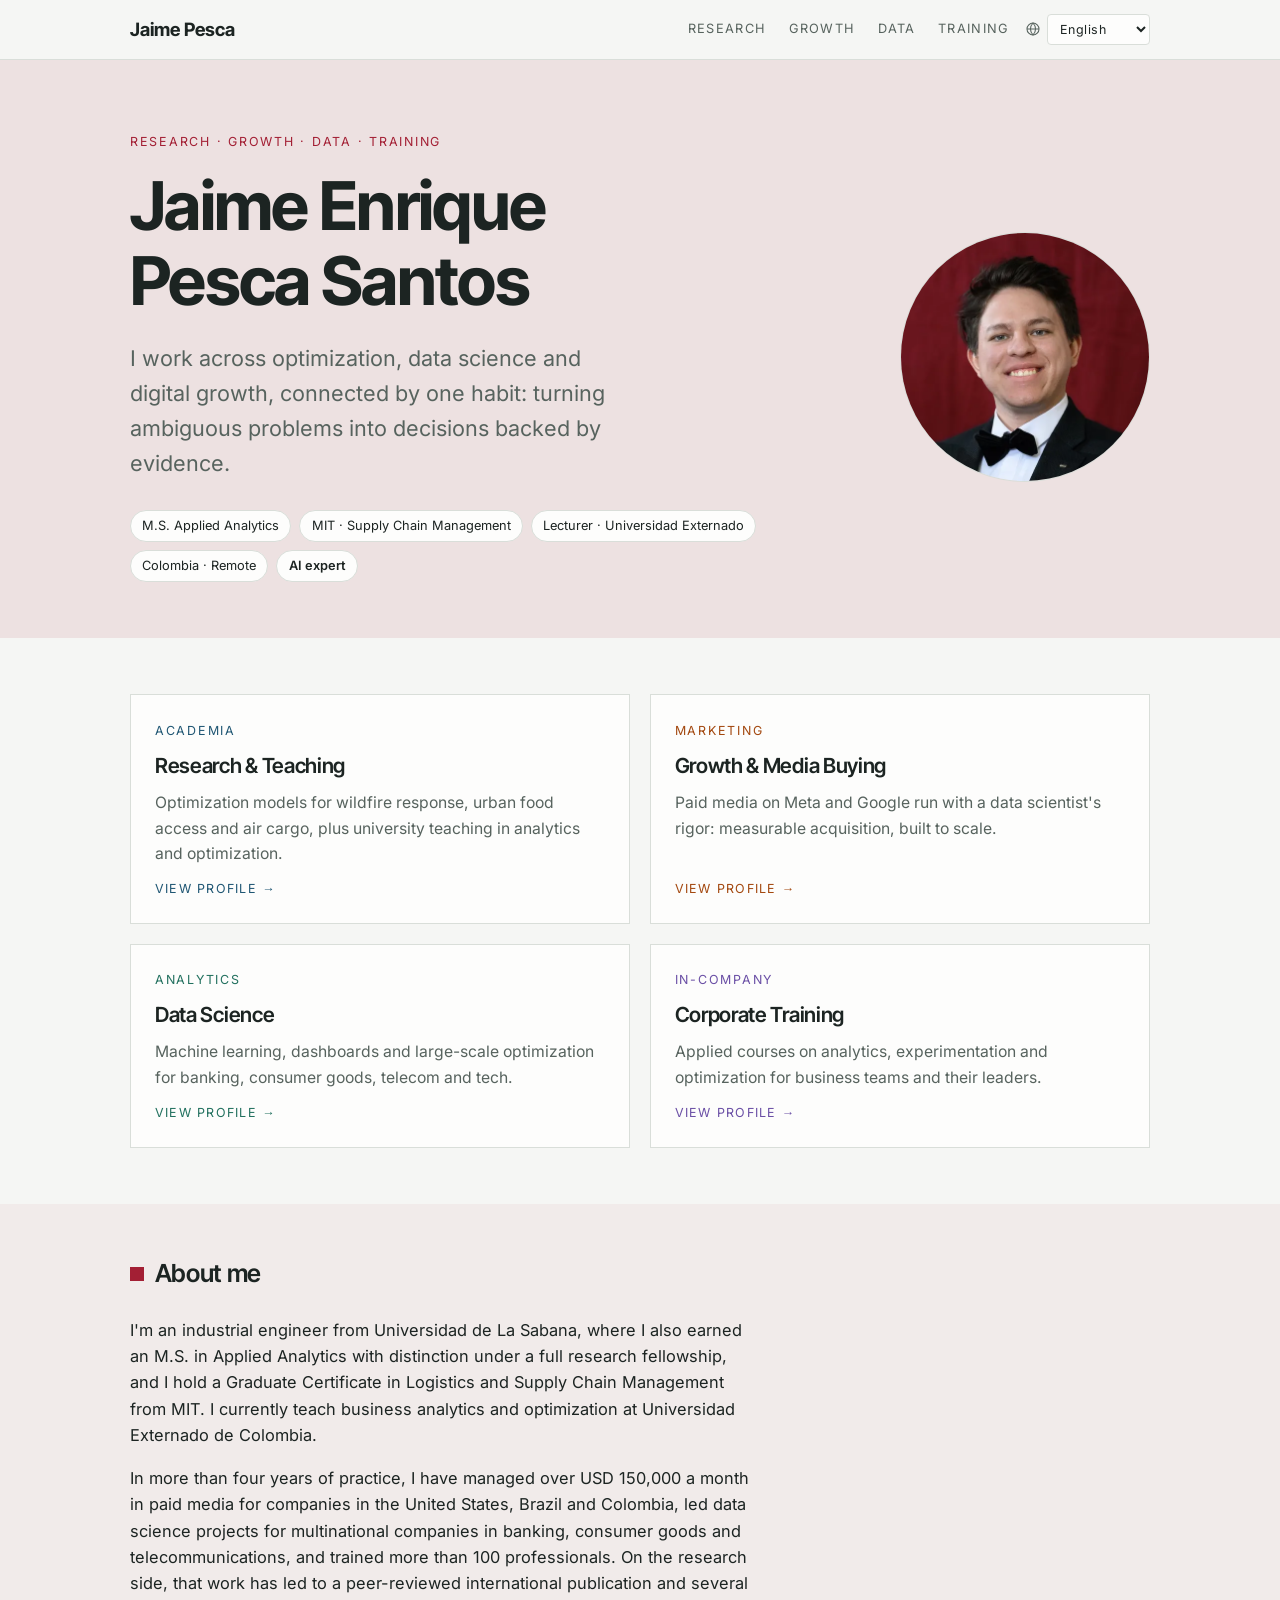
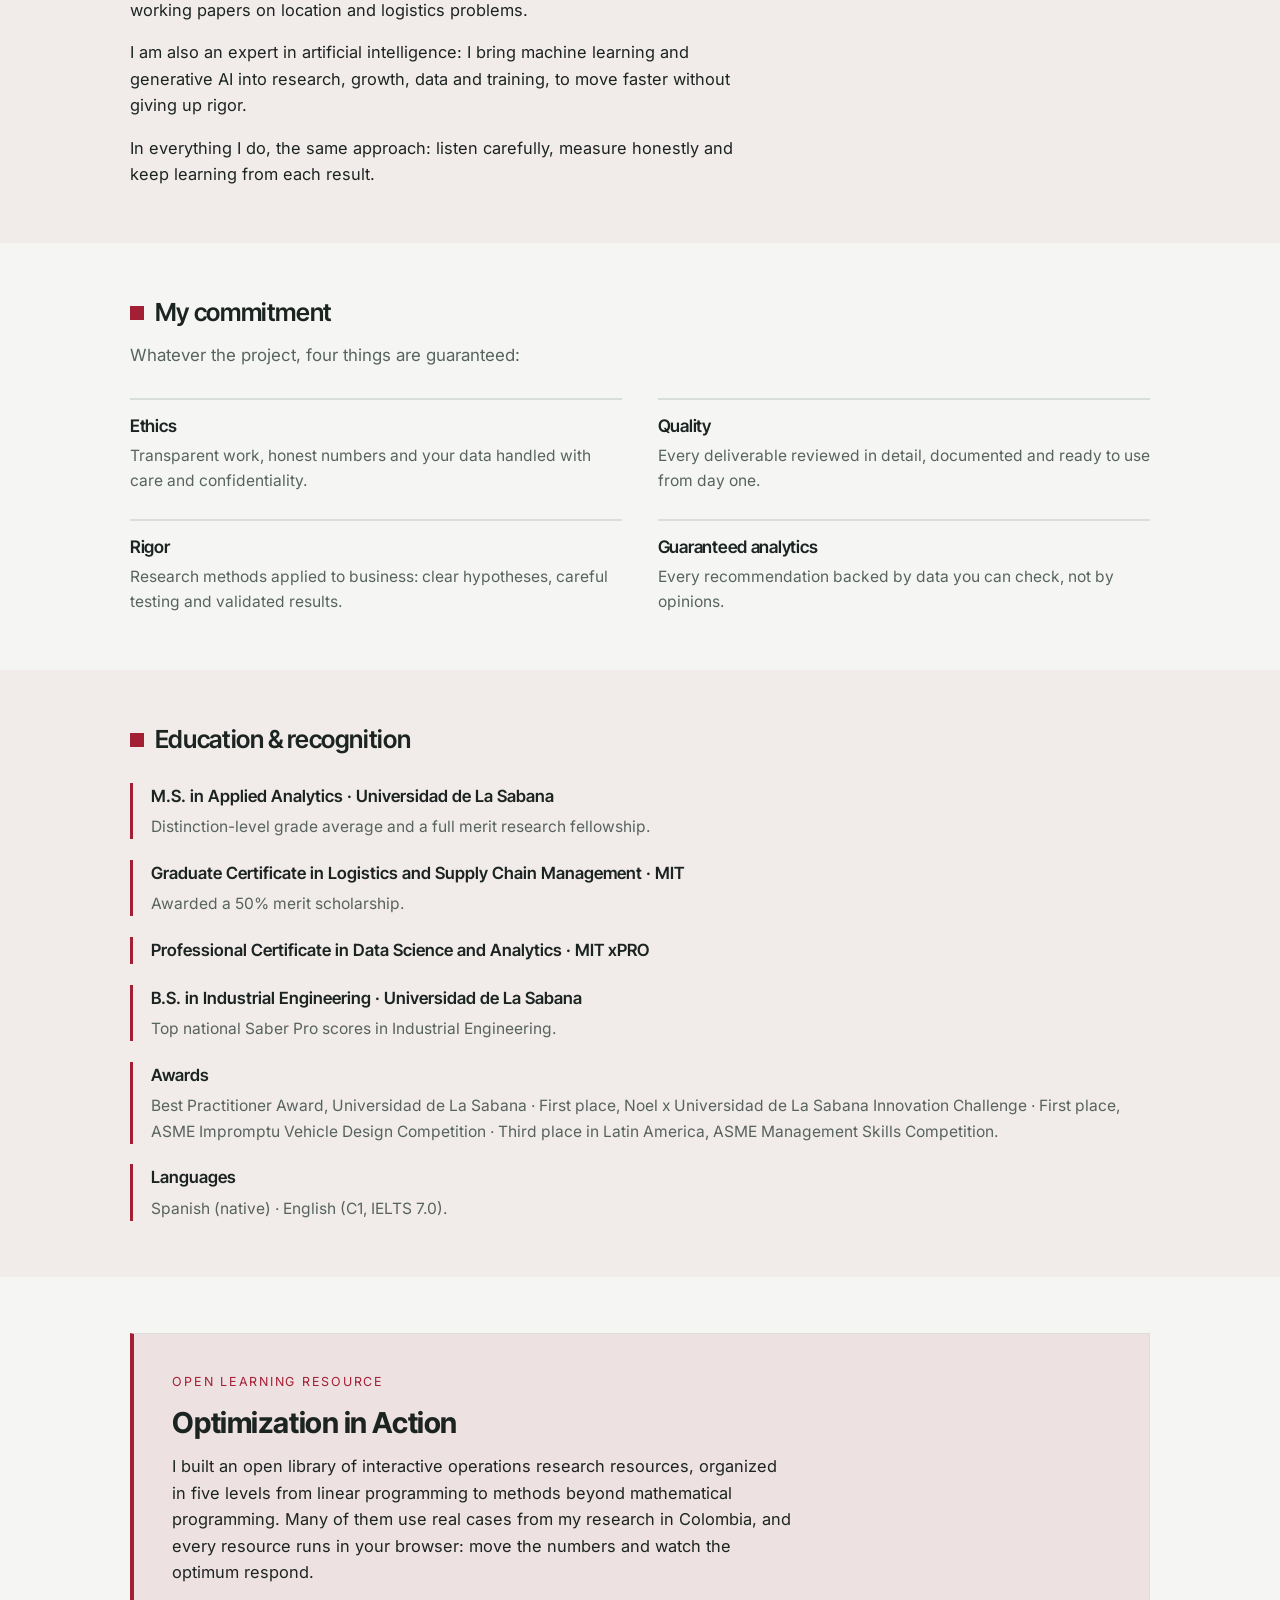
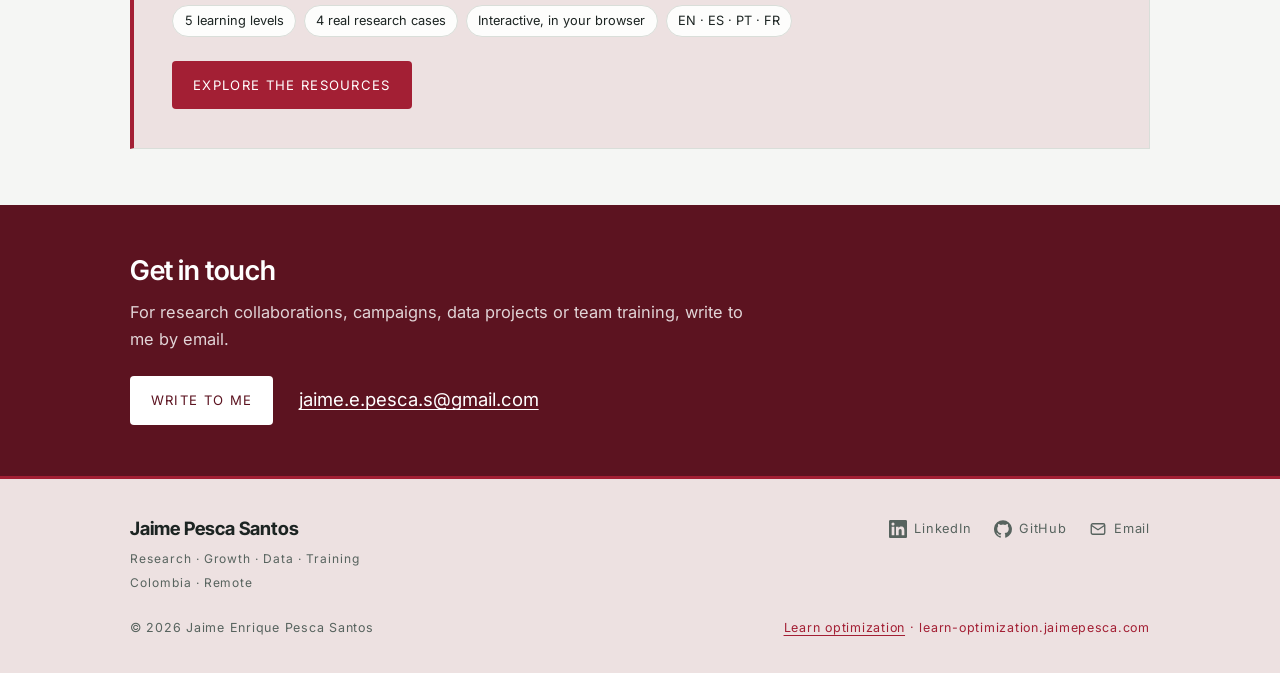
==== commit 77c4cd10: "Contenido ronda 3: sin fechas, valores, IA, asesoría de datos y versionado Co-Authored-By: Claude Op" ====
--- a/index.html
+++ b/index.html
@@ -46,9 +46,9 @@
   <meta name="theme-color" content="#a31f34">
   <link rel="preload" href="assets/fonts/inter-latin-wght-normal.woff2" as="font" type="font/woff2" crossorigin>
   <link rel="preload" href="assets/fonts/inter-tight-latin-wght-normal.woff2" as="font" type="font/woff2" crossorigin>
-  <link rel="stylesheet" href="assets/css/styles.css">
-  <script src="assets/js/i18n.js"></script>
-  <script src="assets/js/main.js" defer></script>
+  <link rel="stylesheet" href="assets/css/styles.css?v=20260929a">
+  <script src="assets/js/i18n.js?v=20260929a"></script>
+  <script src="assets/js/main.js?v=20260929a" defer></script>
   <script type="application/ld+json">
   {
     "@context": "https://schema.org",
@@ -191,7 +191,9 @@
           "Growth marketing",
           "Marketing attribution",
           "Conversion rate optimization",
-          "Corporate training"
+          "Corporate training",
+          "Artificial intelligence",
+          "Generative AI"
         ]
       },
       {
@@ -252,6 +254,7 @@
             <span class="chip" data-i18n="home.fact.mit">MIT · Supply Chain Management</span>
             <span class="chip" data-i18n="home.fact.lecturer">Lecturer · Universidad Externado</span>
             <span class="chip" data-i18n="home.fact.location">Colombia · Remote</span>
+            <span class="chip chip-ai" data-i18n="ai.badge">AI expert</span>
           </div>
         </div>
         <div class="portrait">
@@ -299,8 +302,34 @@
       <div class="wrap">
         <h2 data-i18n="home.about.title">About me</h2>
         <p data-i18n="home.about.p1">I'm an industrial engineer from Universidad de La Sabana, where I also earned an M.S. in Applied Analytics with distinction under a full research fellowship, and I hold a Graduate Certificate in Logistics and Supply Chain Management from MIT. I currently teach business analytics and optimization at Universidad Externado de Colombia.</p>
-        <p style="margin-top:1rem" data-i18n="home.about.p2">In more than four years of practice, I have managed over USD 150,000 a month in paid media for companies in the United States, Brazil and Colombia, led data science projects for multinational companies in banking, consumer goods and telecommunications, and trained more than 100 professionals. On the research side, that work has led to a peer-reviewed Springer publication and several working papers on location and logistics problems.</p>
+        <p style="margin-top:1rem" data-i18n="home.about.p2">In more than four years of practice, I have managed over USD 150,000 a month in paid media for companies in the United States, Brazil and Colombia, led data science projects for multinational companies in banking, consumer goods and telecommunications, and trained more than 100 professionals. On the research side, that work has led to a peer-reviewed international publication and several working papers on location and logistics problems.</p>
+        <p style="margin-top:1rem" data-i18n="home.about.ai">I am also an expert in artificial intelligence: I bring machine learning and generative AI into research, growth, data and training, to move faster without giving up rigor.</p>
         <p style="margin-top:1rem" data-i18n="home.about.p3">In everything I do, the same approach: listen carefully, measure honestly and keep learning from each result.</p>
+      </div>
+    </section>
+
+    <section class="section values">
+      <div class="wrap">
+        <h2 data-i18n="values.title">My commitment</h2>
+        <p class="section-intro" data-i18n="values.intro">Whatever the project, four things are guaranteed:</p>
+        <div class="service-grid pairs">
+          <div class="service value">
+            <h3 data-i18n="values.1.title">Ethics</h3>
+            <p data-i18n="values.1.text">Transparent work, honest numbers and your data handled with care and confidentiality.</p>
+          </div>
+          <div class="service value">
+            <h3 data-i18n="values.2.title">Quality</h3>
+            <p data-i18n="values.2.text">Every deliverable reviewed in detail, documented and ready to use from day one.</p>
+          </div>
+          <div class="service value">
+            <h3 data-i18n="values.3.title">Rigor</h3>
+            <p data-i18n="values.3.text">Research methods applied to business: clear hypotheses, careful testing and validated results.</p>
+          </div>
+          <div class="service value">
+            <h3 data-i18n="values.4.title">Guaranteed analytics</h3>
+            <p data-i18n="values.4.text">Every recommendation backed by data you can check, not by opinions.</p>
+          </div>
+        </div>
       </div>
     </section>
 
@@ -310,23 +339,22 @@
         <ul class="highlight-list">
           <li>
             <strong data-i18n="home.edu.ms.title">M.S. in Applied Analytics · Universidad de La Sabana</strong>
-            <span data-i18n="home.edu.ms.text">2023 to 2026. Distinction-level grade average and a full merit research fellowship.</span>
+            <span data-i18n="home.edu.ms.text">Distinction-level grade average and a full merit research fellowship.</span>
           </li>
           <li>
             <strong data-i18n="home.edu.mit.title">Graduate Certificate in Logistics and Supply Chain Management · MIT</strong>
-            <span data-i18n="home.edu.mit.text">2025 to 2026. Awarded a 50% merit scholarship.</span>
+            <span data-i18n="home.edu.mit.text">Awarded a 50% merit scholarship.</span>
           </li>
           <li>
             <strong data-i18n="home.edu.xpro.title">Professional Certificate in Data Science and Analytics · MIT xPRO</strong>
-            <span>2023</span>
           </li>
           <li>
             <strong data-i18n="home.edu.bs.title">B.S. in Industrial Engineering · Universidad de La Sabana</strong>
-            <span data-i18n="home.edu.bs.text">2018 to 2022. Top national Saber Pro scores in Industrial Engineering.</span>
+            <span data-i18n="home.edu.bs.text">Top national Saber Pro scores in Industrial Engineering.</span>
           </li>
           <li>
             <strong data-i18n="home.edu.awards.title">Awards</strong>
-            <span data-i18n="home.edu.awards.text">Best Practitioner Award, Universidad de La Sabana (2023) · First place, Noel x Universidad de La Sabana Innovation Challenge (2023) · First place, ASME Impromptu Vehicle Design Competition (2021) · Third place in Latin America, ASME Management Skills Competition (2021).</span>
+            <span data-i18n="home.edu.awards.text">Best Practitioner Award, Universidad de La Sabana · First place, Noel x Universidad de La Sabana Innovation Challenge · First place, ASME Impromptu Vehicle Design Competition · Third place in Latin America, ASME Management Skills Competition.</span>
           </li>
           <li>
             <strong data-i18n="home.edu.lang.title">Languages</strong>
--- a/assets/css/styles.css
+++ b/assets/css/styles.css
@@ -626,6 +626,57 @@
 /* Llamado a la acción debajo de las cifras */
 .stat-cta { margin-top: 2rem; }
 
+/* ---------- Introducción de sección, IA y valores ---------- */
+.section-intro {
+  margin-top: -0.9rem;
+  margin-bottom: 1.8rem;
+  color: var(--muted);
+  font-size: 1.05rem;
+}
+
+.ai-section .eyebrow { display: block; margin-bottom: 0.8rem; }
+
+.chip-ai {
+  border-color: var(--accent);
+  color: var(--accent);
+  font-weight: 600;
+}
+
+/* Valores en el bloque de contacto */
+.values-inline {
+  list-style: none;
+  margin: 1.8rem 0 0;
+  padding: 0;
+  display: flex;
+  flex-wrap: wrap;
+  gap: 0.5rem;
+}
+
+.values-inline li {
+  font-family: var(--font-label);
+  font-size: 0.78rem;
+  letter-spacing: 0.08em;
+  text-transform: uppercase;
+  padding: 0.3rem 0.75rem;
+  border: 1px solid color-mix(in srgb, var(--on-deep) 35%, transparent);
+  border-radius: 999px;
+  color: var(--on-deep-muted);
+}
+
+/* ---------- Movimiento (ver main.js) ---------- */
+.js .reveal {
+  opacity: 0;
+  transform: translateY(18px);
+  transition: opacity 0.6s ease, transform 0.6s ease;
+  transition-delay: var(--delay, 0s);
+}
+
+.js .reveal.is-visible { opacity: 1; transform: none; }
+
+@media (prefers-reduced-motion: reduce) {
+  .js .reveal { opacity: 1; transform: none; transition: none; }
+}
+
 /* ---------- Preguntas frecuentes ---------- */
 .faq { max-width: 760px; }
 
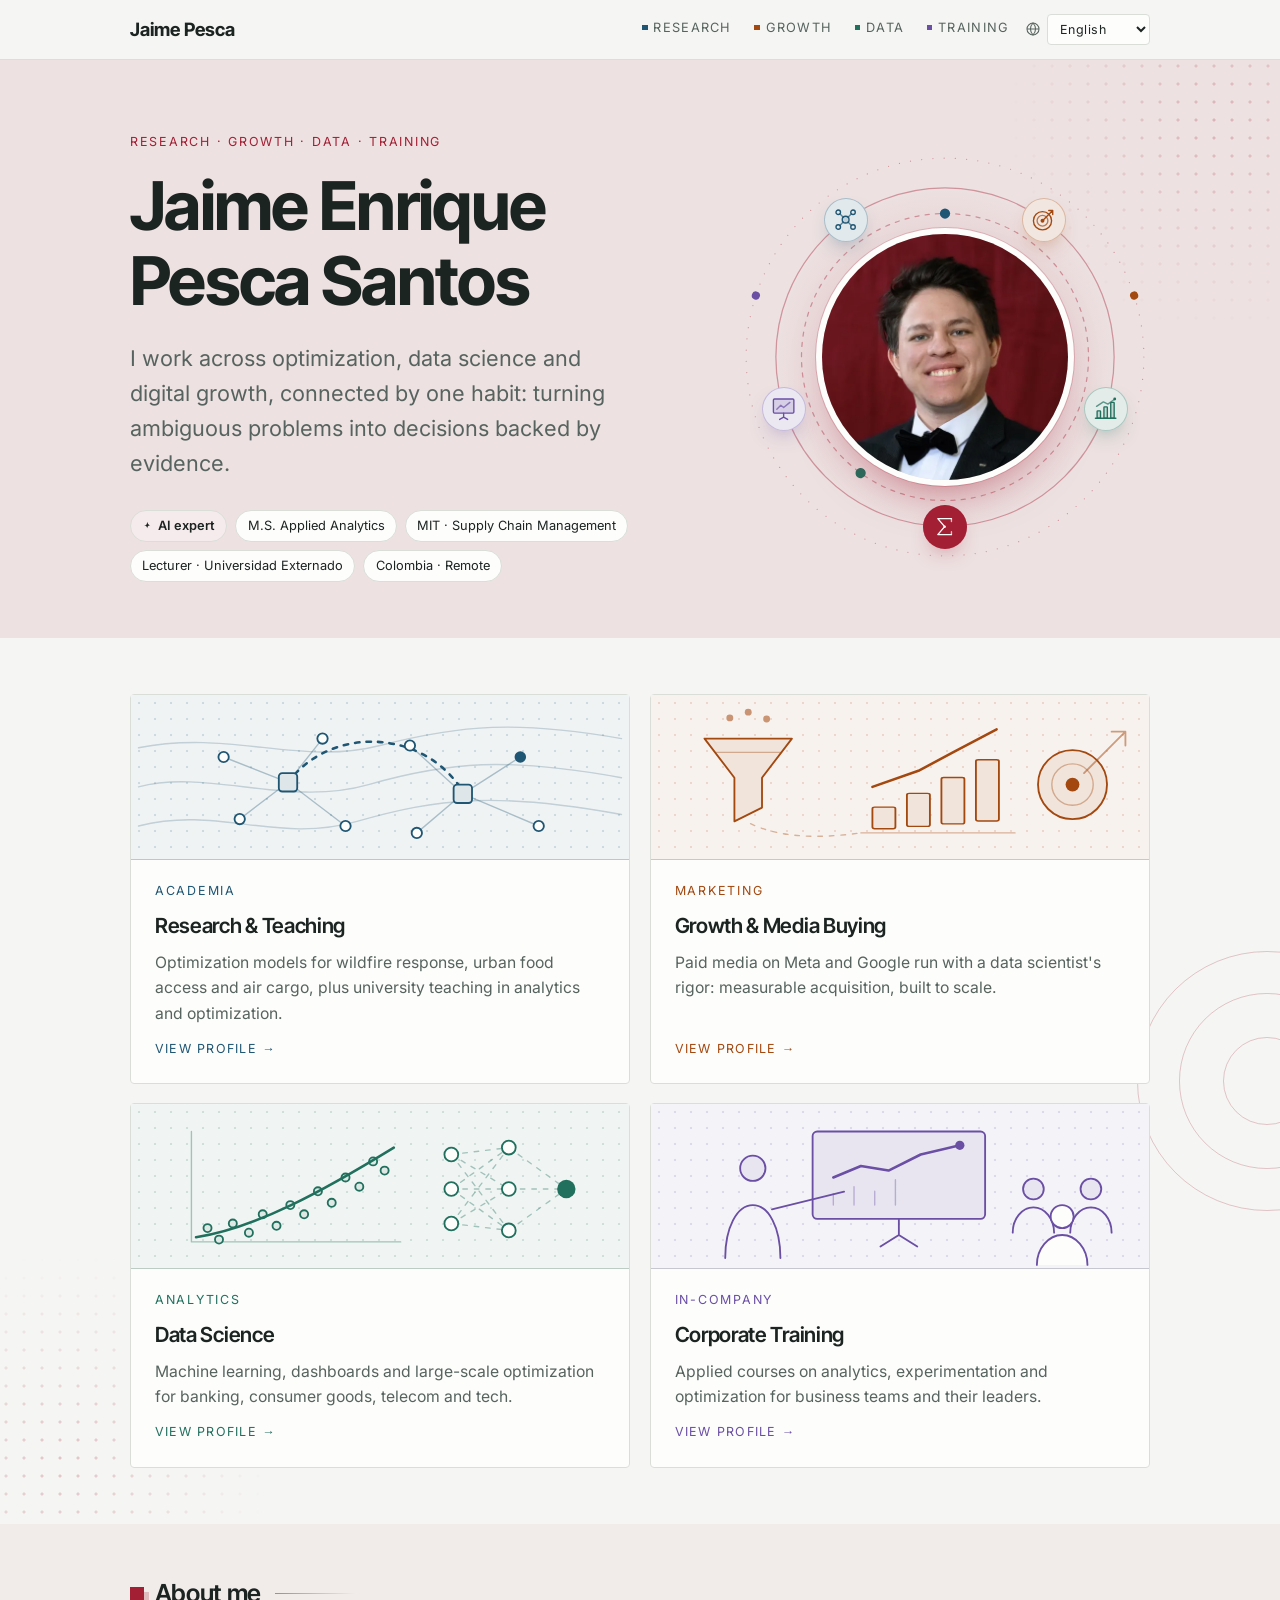
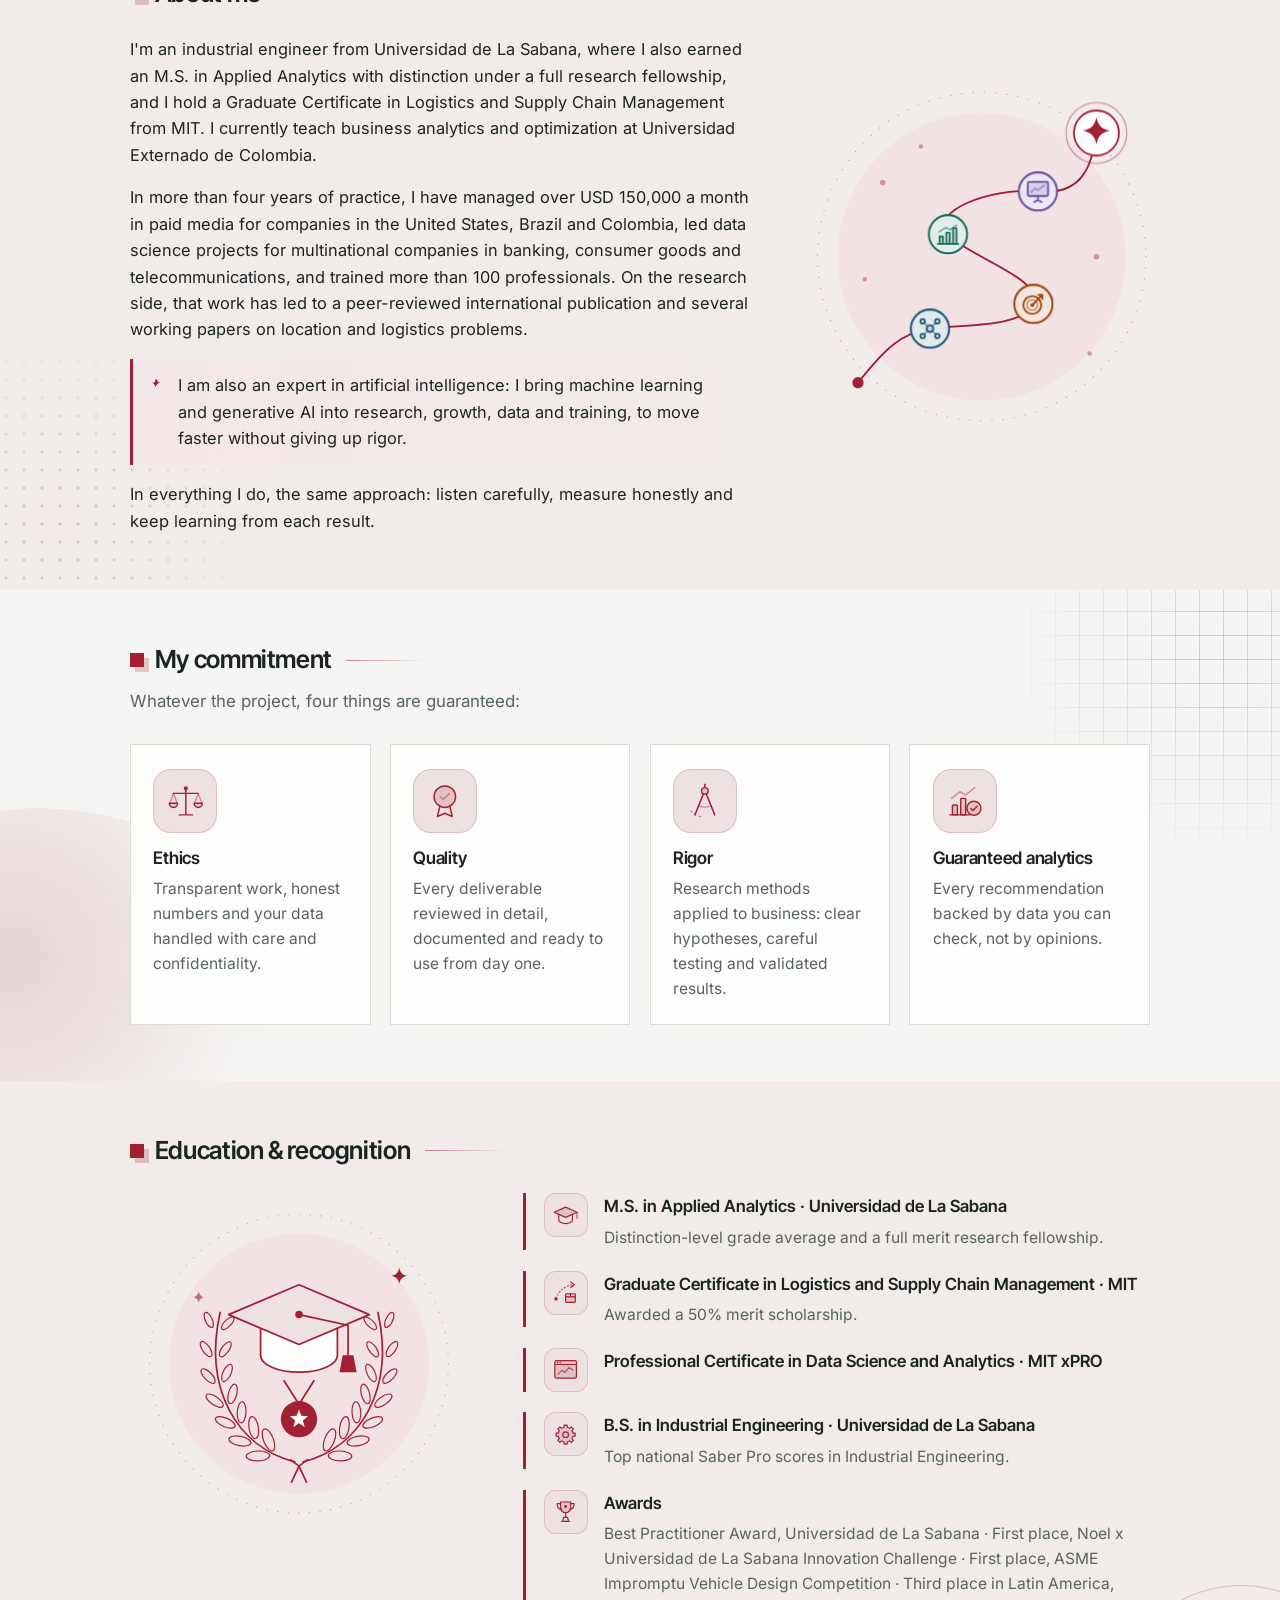
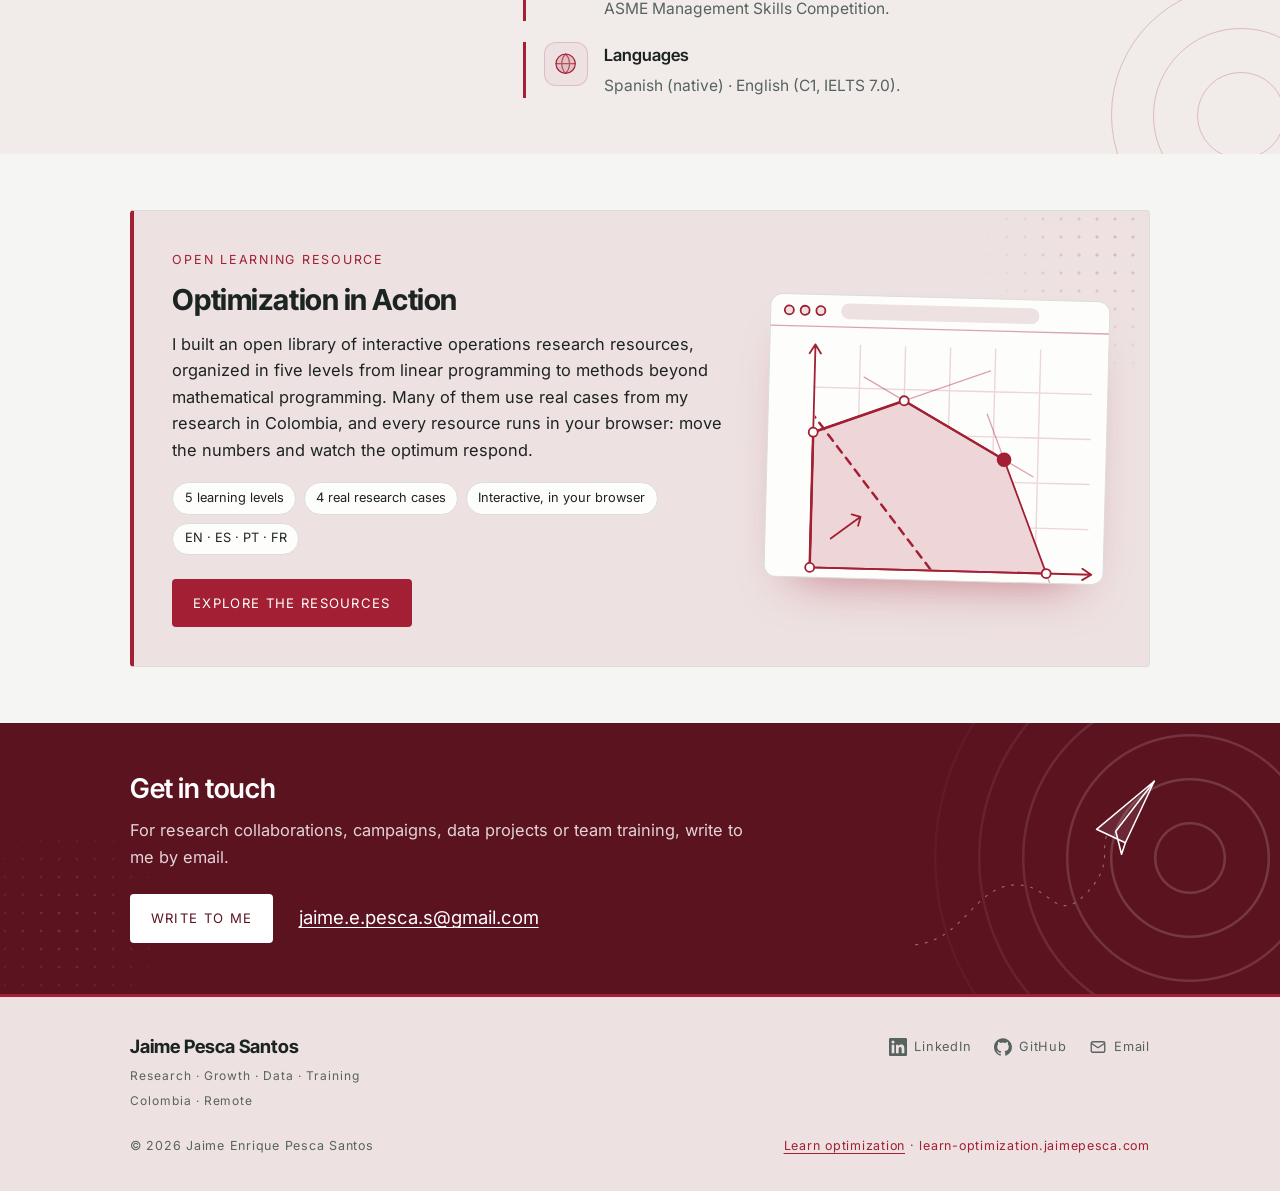
==== commit 3272c7f3: "Rediseño visual con ilustraciones y animaciones - Sistema visual compartido en styles.css: íconos de" ====
--- a/index.html
+++ b/index.html
@@ -46,9 +46,10 @@
   <meta name="theme-color" content="#a31f34">
   <link rel="preload" href="assets/fonts/inter-latin-wght-normal.woff2" as="font" type="font/woff2" crossorigin>
   <link rel="preload" href="assets/fonts/inter-tight-latin-wght-normal.woff2" as="font" type="font/woff2" crossorigin>
-  <link rel="stylesheet" href="assets/css/styles.css?v=20260929a">
-  <script src="assets/js/i18n.js?v=20260929a"></script>
-  <script src="assets/js/main.js?v=20260929a" defer></script>
+  <link rel="stylesheet" href="assets/css/styles.css?v=202609291858">
+  <link rel="stylesheet" href="assets/css/pages/home.css?v=202609291858">
+  <script src="assets/js/i18n.js?v=202609291858"></script>
+  <script src="assets/js/main.js?v=202609291858" defer></script>
   <script type="application/ld+json">
   {
     "@context": "https://schema.org",
@@ -243,7 +244,8 @@
   </header>
 
   <main>
-    <section class="hero">
+    <section class="hero has-deco">
+      <span class="deco deco-dots at-tr s-lg" aria-hidden="true"></span>
       <div class="wrap hero-split">
         <div>
           <span class="eyebrow" data-i18n="home.eyebrow">Research · Growth · Data · Training</span>
@@ -257,131 +259,336 @@
             <span class="chip chip-ai" data-i18n="ai.badge">AI expert</span>
           </div>
         </div>
-        <div class="portrait">
-          <span class="initials" aria-hidden="true">JP</span>
-          <picture>
-            <source type="image/webp" srcset="images/jaime-pesca-500.webp 500w, images/jaime-pesca.webp 800w" sizes="(max-width: 720px) 150px, 250px">
-            <img src="images/jaime-pesca.jpg" alt="Jaime Enrique Pesca Santos" width="800" height="800" fetchpriority="high" onerror="this.hidden = true">
-          </picture>
+        <!-- Retrato en órbita: una persona, cuatro áreas (cada una en su tono) y la Σ del sitio -->
+        <div class="hero-visual">
+          <svg class="art hv-orbits" viewBox="0 0 400 400" aria-hidden="true" focusable="false">
+            <circle class="a-faint" cx="200" cy="200" r="194" stroke-width="2.4" stroke-dasharray="0 11"/>
+            <circle class="a-faint" cx="200" cy="200" r="165"/>
+            <circle class="a-faint a-dash anim-flow" cx="200" cy="200" r="140" style="--dur:8s"/>
+            <!-- Cada punto parte de su propio ángulo (entre las insignias), así quietos también quedan repartidos -->
+            <g class="anim-orbit hv-dot t-research" style="--dur:40s"><circle cx="200" cy="60" r="5"/></g>
+            <g transform="rotate(216 200 200)"><g class="anim-orbit hv-dot t-data" style="--dur:40s"><circle cx="200" cy="60" r="5"/></g></g>
+            <g transform="rotate(72 200 200)"><g class="anim-orbit hv-dot hv-rev t-growth" style="--dur:56s"><circle cx="200" cy="6" r="4"/></g></g>
+            <g transform="rotate(288 200 200)"><g class="anim-orbit hv-dot hv-rev t-teach" style="--dur:56s"><circle cx="200" cy="6" r="4"/></g></g>
+          </svg>
+          <div class="portrait">
+            <span class="initials" aria-hidden="true">JP</span>
+            <picture>
+              <source type="image/webp" srcset="images/jaime-pesca-500.webp 500w, images/jaime-pesca.webp 800w" sizes="(max-width: 720px) 150px, 250px">
+              <img src="images/jaime-pesca.jpg" alt="Jaime Enrique Pesca Santos" width="800" height="800" fetchpriority="high" onerror="this.hidden = true">
+            </picture>
+          </div>
+          <!-- Investigación: red de optimización -->
+          <span class="hv-node t-research" aria-hidden="true"><span class="icon-badge sm round anim-float" style="--anim-delay:-1s"><svg class="icon" viewBox="0 0 48 48" focusable="false"><path class="i-faint" d="M19.8 19.8l-6-6M28.2 19.8l6-6M19.8 28.2l-6 6M28.2 28.2l6 6"/><circle class="i-tint" cx="24" cy="24" r="6"/><circle cx="11" cy="11" r="4"/><circle cx="37" cy="11" r="4"/><circle cx="11" cy="37" r="4"/><circle cx="37" cy="37" r="4"/></svg></span></span>
+          <!-- Growth: diana -->
+          <span class="hv-node t-growth" aria-hidden="true"><span class="icon-badge sm round anim-float" style="--anim-delay:-4s"><svg class="icon" viewBox="0 0 48 48" focusable="false"><circle cx="22" cy="26" r="16"/><circle class="i-faint" cx="22" cy="26" r="9.5"/><circle class="i-solid" cx="22" cy="26" r="3.5"/><path d="M22 26L40 8M33 8h7v7"/></svg></span></span>
+          <!-- Datos: barras con tendencia -->
+          <span class="hv-node t-data" aria-hidden="true"><span class="icon-badge sm round anim-float" style="--anim-delay:-2.5s"><svg class="icon" viewBox="0 0 48 48" focusable="false"><path d="M6 41h36"/><rect class="i-tint" x="9" y="28" width="6" height="13" rx="1"/><rect class="i-tint" x="21" y="21" width="6" height="20" rx="1"/><rect class="i-tint" x="33" y="13" width="6" height="28" rx="1"/><path class="i-faint" d="M8 20l12-8 8 4 11-8"/><circle class="i-solid" cx="40" cy="7" r="2.5"/></svg></span></span>
+          <!-- Formación: tablero -->
+          <span class="hv-node t-teach" aria-hidden="true"><span class="icon-badge sm round anim-float" style="--anim-delay:-5.5s"><svg class="icon" viewBox="0 0 48 48" focusable="false"><rect class="i-tint" x="6" y="7" width="36" height="25" rx="2"/><path d="M24 32v7M17 43l7-4 7 4"/><path class="i-faint" d="M12 25l7-7 5 4 11-9"/></svg></span></span>
+          <!-- Σ: el sello del sitio -->
+          <span class="hv-node t-sigma" aria-hidden="true"><span class="icon-badge sm round solid"><svg class="icon" viewBox="0 0 48 48" focusable="false"><path d="M36 10H12l12 14-12 14h24"/><path class="i-faint" d="M36 10v5M36 38v-5"/><circle class="i-solid" cx="24" cy="24" r="2.2"/></svg></span></span>
         </div>
       </div>
     </section>
 
-    <section class="section" aria-label="Profiles" data-i18n-attr="aria-label:home.profiles">
+    <section class="section has-deco" aria-label="Profiles" data-i18n-attr="aria-label:home.profiles">
+      <span class="deco deco-rings at-r hide-sm" aria-hidden="true"></span>
+      <span class="deco deco-dots at-bl s-lg" aria-hidden="true"></span>
       <div class="wrap">
         <div class="profile-grid">
-          <a class="profile-card card-research" href="research.html">
-            <span class="eyebrow" data-i18n="home.card.research.eyebrow">Academia</span>
-            <h3 data-i18n="home.card.research.title">Research &amp; Teaching</h3>
-            <p data-i18n="home.card.research.text">Optimization models for wildfire response, urban food access and air cargo, plus university teaching in analytics and optimization.</p>
-            <span class="go" data-i18n="home.card.go">View profile →</span>
-          </a>
-          <a class="profile-card card-growth" href="growth.html">
-            <span class="eyebrow" data-i18n="home.card.growth.eyebrow">Marketing</span>
-            <h3 data-i18n="home.card.growth.title">Growth &amp; Media Buying</h3>
-            <p data-i18n="home.card.growth.text">Paid media on Meta and Google run with a data scientist's rigor: measurable acquisition, built to scale.</p>
-            <span class="go" data-i18n="home.card.go">View profile →</span>
-          </a>
-          <a class="profile-card card-data" href="data.html">
-            <span class="eyebrow" data-i18n="home.card.data.eyebrow">Analytics</span>
-            <h3 data-i18n="home.card.data.title">Data Science</h3>
-            <p data-i18n="home.card.data.text">Machine learning, dashboards and large-scale optimization for banking, consumer goods, telecom and tech.</p>
-            <span class="go" data-i18n="home.card.go">View profile →</span>
-          </a>
-          <a class="profile-card card-teach" href="training.html">
-            <span class="eyebrow" data-i18n="home.card.training.eyebrow">In-company</span>
-            <h3 data-i18n="home.card.training.title">Corporate Training</h3>
-            <p data-i18n="home.card.training.text">Applied courses on analytics, experimentation and optimization for business teams and their leaders.</p>
-            <span class="go" data-i18n="home.card.go">View profile →</span>
-          </a>
+          <div class="card-slot reveal" style="--delay:.1s">
+            <a class="profile-card card-research" href="research.html">
+              <span class="card-art" aria-hidden="true">
+                <!-- Localización de instalaciones sobre curvas de nivel: clientes, dos centros y una ruta de carga -->
+                <svg class="art" viewBox="0 0 400 120" focusable="false">
+                  <path class="a-faint ca-soft" d="M-10 100C60 82 110 116 180 96S300 70 410 90M-10 66C50 50 120 84 190 64S310 40 410 58M-10 32C70 16 130 48 200 30S320 8 410 24"/>
+                  <path class="a-faint ca-links" d="M64 40L120 62M78 94L120 62M150 24L120 62M170 100L120 62M226 30L272 72M232 106L272 72M322 40L272 72M338 100L272 72"/>
+                  <path class="a-pop-line a-dash anim-flow ca-route" d="M126 55C164 14 234 18 268 64"/>
+                  <g class="ca-nodes">
+                    <circle class="a-bg a-line" cx="64" cy="40" r="4.5"/><circle class="a-bg a-line" cx="78" cy="94" r="4.5"/><circle class="a-bg a-line" cx="150" cy="24" r="4.5"/><circle class="a-bg a-line" cx="170" cy="100" r="4.5"/><circle class="a-bg a-line" cx="226" cy="30" r="4.5"/><circle class="a-bg a-line" cx="232" cy="106" r="4.5"/><circle class="a-bg a-line" cx="338" cy="100" r="4.5"/>
+                  </g>
+                  <circle class="a-faint ca-halo" cx="322" cy="40" r="12"/>
+                  <circle class="a-pop" cx="322" cy="40" r="5"/>
+                  <rect class="a-fill a-line ca-fac" x="112" y="54" width="16" height="16" rx="3"/>
+                  <rect class="a-fill a-line ca-fac" x="264" y="64" width="16" height="16" rx="3"/>
+                </svg>
+              </span>
+              <span class="eyebrow" data-i18n="home.card.research.eyebrow">Academia</span>
+              <h3 data-i18n="home.card.research.title">Research &amp; Teaching</h3>
+              <p data-i18n="home.card.research.text">Optimization models for wildfire response, urban food access and air cargo, plus university teaching in analytics and optimization.</p>
+              <span class="go" data-i18n="home.card.go">View profile →</span>
+            </a>
+          </div>
+          <div class="card-slot reveal" style="--delay:.2s">
+            <a class="profile-card card-growth" href="growth.html">
+              <span class="card-art" aria-hidden="true">
+                <!-- Embudo que alimenta barras crecientes y una diana -->
+                <svg class="art" viewBox="0 0 400 120" focusable="false">
+                  <g class="ca-drops"><circle class="a-pop" cx="52" cy="10" r="3"/><circle class="a-pop" cx="68" cy="5" r="3"/><circle class="a-pop" cx="84" cy="11" r="3"/></g>
+                  <path class="a-fill a-line" d="M30 24h76L80 58v26l-24 12V58z"/>
+                  <path class="a-faint" d="M40 36h56"/>
+                  <path class="a-faint a-dash anim-flow ca-flow" d="M70 98C100 112 136 110 166 106"/>
+                  <path class="a-faint" d="M166 106h134"/>
+                  <rect class="a-fill a-line ca-bar" x="176" y="80" width="20" height="26" rx="2"/>
+                  <rect class="a-fill a-line ca-bar" x="206" y="66" width="20" height="40" rx="2"/>
+                  <rect class="a-fill a-line ca-bar" x="236" y="50" width="20" height="56" rx="2"/>
+                  <rect class="a-fill a-line ca-bar" x="266" y="32" width="20" height="74" rx="2"/>
+                  <path class="a-pop-line" d="M176 66L216 52L246 36L284 16"/>
+                  <circle class="a-fill a-line" cx="350" cy="64" r="30"/>
+                  <circle class="a-faint" cx="350" cy="64" r="18"/>
+                  <circle class="a-pop" cx="350" cy="64" r="6"/>
+                  <path class="a-line ca-arrow" d="M350 64L386 28M374 28h12v12"/>
+                </svg>
+              </span>
+              <span class="eyebrow" data-i18n="home.card.growth.eyebrow">Marketing</span>
+              <h3 data-i18n="home.card.growth.title">Growth &amp; Media Buying</h3>
+              <p data-i18n="home.card.growth.text">Paid media on Meta and Google run with a data scientist's rigor: measurable acquisition, built to scale.</p>
+              <span class="go" data-i18n="home.card.go">View profile →</span>
+            </a>
+          </div>
+          <div class="card-slot reveal" style="--delay:.3s">
+            <a class="profile-card card-data" href="data.html">
+              <span class="card-art" aria-hidden="true">
+                <!-- Dispersión con curva ajustada y una red neuronal pequeña -->
+                <svg class="art" viewBox="0 0 400 120" focusable="false">
+                  <path class="a-faint" d="M36 10v96h182"/>
+                  <g class="ca-pts">
+                    <circle class="a-fill a-line" cx="50" cy="94" r="3.5"/><circle class="a-fill a-line" cx="60" cy="104" r="3.5"/><circle class="a-fill a-line" cx="72" cy="90" r="3.5"/><circle class="a-fill a-line" cx="86" cy="98" r="3.5"/><circle class="a-fill a-line" cx="98" cy="82" r="3.5"/><circle class="a-fill a-line" cx="110" cy="92" r="3.5"/><circle class="a-fill a-line" cx="122" cy="74" r="3.5"/><circle class="a-fill a-line" cx="134" cy="82" r="3.5"/><circle class="a-fill a-line" cx="146" cy="62" r="3.5"/><circle class="a-fill a-line" cx="158" cy="72" r="3.5"/><circle class="a-fill a-line" cx="170" cy="50" r="3.5"/><circle class="a-fill a-line" cx="182" cy="58" r="3.5"/><circle class="a-fill a-line" cx="194" cy="36" r="3.5"/><circle class="a-fill a-line" cx="204" cy="44" r="3.5"/>
+                  </g>
+                  <path class="a-pop-line" d="M40 102C92 94 150 62 212 24"/>
+                  <path class="a-faint a-dash anim-flow ca-edges" d="M262 30L312 24M262 30L312 60M262 30L312 96M262 60L312 24M262 60L312 60M262 60L312 96M262 90L312 24M262 90L312 60M262 90L312 96M312 24L362 60M312 60L362 60M312 96L362 60"/>
+                  <g class="ca-net"><circle class="a-bg a-line" cx="262" cy="30" r="6"/><circle class="a-bg a-line" cx="262" cy="60" r="6"/><circle class="a-bg a-line" cx="262" cy="90" r="6"/><circle class="a-bg a-line" cx="312" cy="24" r="6"/><circle class="a-bg a-line" cx="312" cy="60" r="6"/><circle class="a-bg a-line" cx="312" cy="96" r="6"/></g>
+                  <circle class="a-faint ca-halo" cx="362" cy="60" r="15"/>
+                  <circle class="a-pop" cx="362" cy="60" r="8"/>
+                </svg>
+              </span>
+              <span class="eyebrow" data-i18n="home.card.data.eyebrow">Analytics</span>
+              <h3 data-i18n="home.card.data.title">Data Science</h3>
+              <p data-i18n="home.card.data.text">Machine learning, dashboards and large-scale optimization for banking, consumer goods, telecom and tech.</p>
+              <span class="go" data-i18n="home.card.go">View profile →</span>
+            </a>
+          </div>
+          <div class="card-slot reveal" style="--delay:.4s">
+            <a class="profile-card card-teach" href="training.html">
+              <span class="card-art" aria-hidden="true">
+                <!-- Clase: tablero con una curva que sube, quien enseña y el grupo -->
+                <svg class="art" viewBox="0 0 400 120" focusable="false">
+                  <rect class="a-fill a-line" x="124" y="10" width="150" height="76" rx="4"/>
+                  <path class="a-line" d="M199 86v14M183 110l16-10 16 10"/>
+                  <path class="a-faint" d="M142 74v-10M160 74v-16M178 74v-12M196 74v-22"/>
+                  <path class="a-pop-line" d="M142 50L166 40L190 44L218 30L252 22"/>
+                  <circle class="a-pop" cx="252" cy="22" r="4"/>
+                  <circle class="a-fill a-line" cx="72" cy="42" r="11"/>
+                  <path class="a-line" d="M48 120c0-26 10-46 24-46s24 20 24 46"/>
+                  <path class="a-line ca-pointer" d="M90 82L150 58"/>
+                  <g class="ca-head"><circle class="a-fill a-line" cx="316" cy="60" r="9"/><path class="a-line" d="M298 98c0-12 8-22 18-22s18 10 18 22"/></g>
+                  <g class="ca-head"><circle class="a-fill a-line" cx="366" cy="60" r="9"/><path class="a-line" d="M348 98c0-12 8-22 18-22s18 10 18 22"/></g>
+                  <g class="ca-head"><circle class="a-bg a-line" cx="341" cy="84" r="10"/><path class="a-bg a-line" d="M319 126c0-14 10-26 22-26s22 12 22 26"/></g>
+                  <g class="ca-bubble"><path class="a-bg a-line" d="M322 6h42a9 9 0 0 1 9 9v6a9 9 0 0 1-9 9h-24l-9 8v-8h-9a9 9 0 0 1-9-9v-6a9 9 0 0 1 9-9z"/><circle class="a-solid" cx="332" cy="18" r="2"/><circle class="a-solid" cx="343" cy="18" r="2"/><circle class="a-solid" cx="354" cy="18" r="2"/></g>
+                </svg>
+              </span>
+              <span class="eyebrow" data-i18n="home.card.training.eyebrow">In-company</span>
+              <h3 data-i18n="home.card.training.title">Corporate Training</h3>
+              <p data-i18n="home.card.training.text">Applied courses on analytics, experimentation and optimization for business teams and their leaders.</p>
+              <span class="go" data-i18n="home.card.go">View profile →</span>
+            </a>
+          </div>
+        </div>
+      </div>
+    </section>
+
+    <section class="section has-deco">
+      <span class="deco deco-dots at-bl s-lg" aria-hidden="true"></span>
+      <div class="wrap split about-split">
+        <div class="reveal">
+          <h2 data-i18n="home.about.title">About me</h2>
+          <p data-i18n="home.about.p1">I'm an industrial engineer from Universidad de La Sabana, where I also earned an M.S. in Applied Analytics with distinction under a full research fellowship, and I hold a Graduate Certificate in Logistics and Supply Chain Management from MIT. I currently teach business analytics and optimization at Universidad Externado de Colombia.</p>
+          <p style="margin-top:1rem" data-i18n="home.about.p2">In more than four years of practice, I have managed over USD 150,000 a month in paid media for companies in the United States, Brazil and Colombia, led data science projects for multinational companies in banking, consumer goods and telecommunications, and trained more than 100 professionals. On the research side, that work has led to a peer-reviewed international publication and several working papers on location and logistics problems.</p>
+          <p class="about-ai" style="margin-top:1rem" data-i18n="home.about.ai">I am also an expert in artificial intelligence: I bring machine learning and generative AI into research, growth, data and training, to move faster without giving up rigor.</p>
+          <p style="margin-top:1rem" data-i18n="home.about.p3">In everything I do, the same approach: listen carefully, measure honestly and keep learning from each result.</p>
+        </div>
+        <!-- Trayectoria: un camino que une las cuatro áreas y termina en la IA -->
+        <div class="split-art about-art reveal" style="--delay:.15s" aria-hidden="true">
+          <svg class="art" viewBox="0 0 300 300" focusable="false">
+            <circle class="a-fill art-disc" cx="150" cy="150" r="128"/>
+            <circle class="a-faint" cx="150" cy="150" r="146" stroke-width="2.4" stroke-dasharray="0 10"/>
+            <g class="ab-stars"><circle cx="62" cy="84" r="2.5"/><circle cx="96" cy="52" r="2"/><circle cx="252" cy="150" r="2.5"/><circle cx="246" cy="236" r="2"/><circle cx="46" cy="170" r="2"/></g>
+            <path class="a-faint" d="M40 262C64 232 78 218 104 214S186 214 196 192S138 150 120 130S158 88 200 92S248 66 252 40"/>
+            <path class="a-line anim-draw" pathLength="1" stroke-width="2.2" style="--dur:2.4s; --anim-delay:.35s" d="M40 262C64 232 78 218 104 214S186 214 196 192S138 150 120 130S158 88 200 92S248 66 252 40"/>
+            <circle class="a-solid" cx="40" cy="262" r="5"/>
+            <g class="ab-node t-research" style="--pop-delay:.7s"><circle class="ab-disc" cx="104" cy="214" r="17"/><svg class="ni" focusable="false" x="92" y="202" width="24" height="24" viewBox="0 0 48 48"><path class="i-faint" d="M19.8 19.8l-6-6M28.2 19.8l6-6M19.8 28.2l-6 6M28.2 28.2l6 6"/><circle class="i-tint" cx="24" cy="24" r="6"/><circle cx="11" cy="11" r="4"/><circle cx="37" cy="11" r="4"/><circle cx="11" cy="37" r="4"/><circle cx="37" cy="37" r="4"/></svg></g>
+            <g class="ab-node t-growth" style="--pop-delay:1.1s"><circle class="ab-disc" cx="196" cy="192" r="17"/><svg class="ni" focusable="false" x="184" y="180" width="24" height="24" viewBox="0 0 48 48"><circle cx="22" cy="26" r="16"/><circle class="i-faint" cx="22" cy="26" r="9.5"/><circle class="i-solid" cx="22" cy="26" r="3.5"/><path d="M22 26L40 8M33 8h7v7"/></svg></g>
+            <g class="ab-node t-data" style="--pop-delay:1.5s"><circle class="ab-disc" cx="120" cy="130" r="17"/><svg class="ni" focusable="false" x="108" y="118" width="24" height="24" viewBox="0 0 48 48"><path d="M6 41h36"/><rect class="i-tint" x="9" y="28" width="6" height="13" rx="1"/><rect class="i-tint" x="21" y="21" width="6" height="20" rx="1"/><rect class="i-tint" x="33" y="13" width="6" height="28" rx="1"/><path class="i-faint" d="M8 20l12-8 8 4 11-8"/></svg></g>
+            <g class="ab-node t-teach" style="--pop-delay:1.9s"><circle class="ab-disc" cx="200" cy="92" r="17"/><svg class="ni" focusable="false" x="188" y="80" width="24" height="24" viewBox="0 0 48 48"><rect class="i-tint" x="6" y="7" width="36" height="25" rx="2"/><path d="M24 32v7M17 43l7-4 7 4"/><path class="i-faint" d="M12 25l7-7 5 4 11-9"/></svg></g>
+            <circle class="a-faint anim-pulse" cx="252" cy="40" r="27" style="--dur:6s"/>
+            <circle class="a-bg a-line" cx="252" cy="40" r="20"/>
+            <path class="a-pop anim-sway" style="--dur:8s" d="M252 26c1.4 7.2 4.8 10.6 12 12-7.2 1.4-10.6 4.8-12 12-1.4-7.2-4.8-10.6-12-12 7.2-1.4 10.6-4.8 12-12z"/>
+          </svg>
+        </div>
+      </div>
+    </section>
+
+    <section class="section values has-deco">
+      <span class="deco deco-grid at-tr s-lg hide-sm" aria-hidden="true"></span>
+      <span class="deco deco-blob at-bl s-lg anim-spin" aria-hidden="true"></span>
+      <div class="wrap">
+        <h2 class="reveal" data-i18n="values.title">My commitment</h2>
+        <p class="section-intro reveal" style="--delay:.08s" data-i18n="values.intro">Whatever the project, four things are guaranteed:</p>
+        <div class="service-grid pairs value-grid">
+          <div class="value-slot reveal" style="--delay:.1s">
+            <div class="service value">
+              <!-- Ética: balanza -->
+              <span class="icon-badge" aria-hidden="true"><svg class="icon" viewBox="0 0 48 48" focusable="false"><path d="M24 9v31M16 41h16M9 15h30"/><circle class="i-solid" cx="24" cy="9" r="2.5"/><path class="i-faint" d="M9 15L4.5 27M9 15l4.5 12M39 15l-4.5 12M39 15l4.5 12"/><path class="i-tint" d="M4 27h10a5 5 0 0 1-10 0zM34 27h10a5 5 0 0 1-10 0z"/></svg></span>
+              <h3 data-i18n="values.1.title">Ethics</h3>
+              <p data-i18n="values.1.text">Transparent work, honest numbers and your data handled with care and confidentiality.</p>
+            </div>
+          </div>
+          <div class="value-slot reveal" style="--delay:.2s">
+            <div class="service value">
+              <!-- Calidad: medalla -->
+              <span class="icon-badge" aria-hidden="true"><svg class="icon" viewBox="0 0 48 48" focusable="false"><circle class="i-tint" cx="24" cy="19" r="13"/><path d="M18 30.5L15 43l9-4 9 4-3-12.5"/><path class="i-faint" d="M18.5 19l3.5 3.5L29.5 15"/></svg></span>
+              <h3 data-i18n="values.2.title">Quality</h3>
+              <p data-i18n="values.2.text">Every deliverable reviewed in detail, documented and ready to use from day one.</p>
+            </div>
+          </div>
+          <div class="value-slot reveal" style="--delay:.3s">
+            <div class="service value">
+              <!-- Rigor: compás de precisión -->
+              <span class="icon-badge" aria-hidden="true"><svg class="icon" viewBox="0 0 48 48" focusable="false"><path d="M24 4v4"/><circle class="i-tint" cx="24" cy="12" r="4"/><path d="M22.3 15.6L12 41M25.7 15.6L36 41"/><path class="i-faint" d="M16.5 30c4.6 2 10.4 2 15 0"/><path class="i-faint" d="M7 36c3 4 7.5 6.5 12 7" stroke-dasharray="2 4"/></svg></span>
+              <h3 data-i18n="values.3.title">Rigor</h3>
+              <p data-i18n="values.3.text">Research methods applied to business: clear hypotheses, careful testing and validated results.</p>
+            </div>
+          </div>
+          <div class="value-slot reveal" style="--delay:.4s">
+            <div class="service value">
+              <!-- Analítica garantizada: gráfico con sello de verificación -->
+              <span class="icon-badge" aria-hidden="true"><svg class="icon" viewBox="0 0 48 48" focusable="false"><path d="M6 41h24"/><rect class="i-tint" x="9" y="29" width="6" height="12" rx="1"/><rect class="i-tint" x="19" y="21" width="6" height="20" rx="1"/><path class="i-faint" d="M8 21l10-8 7 4 11-9"/><circle class="i-tint" cx="35" cy="33" r="8.5"/><path d="M31.2 33.2l2.6 2.6 5-5.2"/></svg></span>
+              <h3 data-i18n="values.4.title">Guaranteed analytics</h3>
+              <p data-i18n="values.4.text">Every recommendation backed by data you can check, not by opinions.</p>
+            </div>
+          </div>
+        </div>
+      </div>
+    </section>
+
+    <section class="section has-deco">
+      <span class="deco deco-rings at-br anim-pulse" style="--dur:8s" aria-hidden="true"></span>
+      <div class="wrap">
+        <h2 class="reveal" data-i18n="home.edu.title">Education &amp; recognition</h2>
+        <div class="split reverse edu-split">
+          <div class="reveal">
+            <ul class="highlight-list iconic">
+              <li>
+                <span class="icon-badge sm" aria-hidden="true"><svg class="icon" viewBox="0 0 48 48" focusable="false"><path class="i-tint" d="M4 18l20-9 20 9-20 9z"/><path d="M12 22v10c0 3 5.4 6 12 6s12-3 12-6V22"/><path class="i-faint" d="M44 18v11"/></svg></span>
+                <strong data-i18n="home.edu.ms.title">M.S. in Applied Analytics · Universidad de La Sabana</strong>
+                <span data-i18n="home.edu.ms.text">Distinction-level grade average and a full merit research fellowship.</span>
+              </li>
+              <li>
+                <span class="icon-badge sm" aria-hidden="true"><svg class="icon" viewBox="0 0 48 48" focusable="false"><path class="i-faint" d="M7 34C12 21 22 13 36 10" stroke-dasharray="2 4"/><path d="M33 5l6 5-6 5"/><circle class="i-solid" cx="7" cy="35" r="3"/><rect class="i-tint" x="24" y="26" width="17" height="15" rx="1.5"/><path d="M24 31.5h17M32.5 26v5.5"/></svg></span>
+                <strong data-i18n="home.edu.mit.title">Graduate Certificate in Logistics and Supply Chain Management · MIT</strong>
+                <span data-i18n="home.edu.mit.text">Awarded a 50% merit scholarship.</span>
+              </li>
+              <li>
+                <span class="icon-badge sm" aria-hidden="true"><svg class="icon" viewBox="0 0 48 48" focusable="false"><rect class="i-tint" x="5" y="8" width="38" height="31" rx="3"/><path d="M5 15h38"/><circle class="i-solid" cx="10" cy="11.5" r="1.3"/><circle class="i-solid" cx="14.5" cy="11.5" r="1.3"/><path class="i-faint" d="M11 32l7-7 5 4 7-9 7 5"/></svg></span>
+                <strong data-i18n="home.edu.xpro.title">Professional Certificate in Data Science and Analytics · MIT xPRO</strong>
+              </li>
+              <li>
+                <span class="icon-badge sm" aria-hidden="true"><svg class="icon" viewBox="0 0 48 48" focusable="false"><path class="i-tint" d="M36.2 19L36.9 21.2L40.8 21.4L40.8 26.6L36.9 26.8L36.2 29.1L35.1 31.1L37.7 34.1L34.1 37.7L31.1 35.1L29 36.2L26.8 36.9L26.6 40.8L21.4 40.8L21.2 36.9L18.9 36.2L16.9 35.1L13.9 37.7L10.3 34.1L12.9 31.1L11.8 29L11.1 26.8L7.2 26.6L7.2 21.4L11.1 21.2L11.8 18.9L12.9 16.9L10.3 13.9L13.9 10.3L16.9 12.9L19 11.8L21.2 11.1L21.4 7.2L26.6 7.2L26.8 11.1L29.1 11.8L31.1 12.9L34.1 10.3L37.7 13.9L35.1 16.9z"/><circle cx="24" cy="24" r="5"/></svg></span>
+                <strong data-i18n="home.edu.bs.title">B.S. in Industrial Engineering · Universidad de La Sabana</strong>
+                <span data-i18n="home.edu.bs.text">Top national Saber Pro scores in Industrial Engineering.</span>
+              </li>
+              <li>
+                <span class="icon-badge sm" aria-hidden="true"><svg class="icon" viewBox="0 0 48 48" focusable="false"><path class="i-tint" d="M15 7h18v10a9 9 0 0 1-18 0z"/><path d="M15 10H9c0 6 3 9.5 7.5 10M33 10h6c0 6-3 9.5-7.5 10M24 26v8M17 41h14M19 41l1.5-7h7l1.5 7"/><circle class="i-solid" cx="24" cy="15" r="2.5"/></svg></span>
+                <strong data-i18n="home.edu.awards.title">Awards</strong>
+                <span data-i18n="home.edu.awards.text">Best Practitioner Award, Universidad de La Sabana · First place, Noel x Universidad de La Sabana Innovation Challenge · First place, ASME Impromptu Vehicle Design Competition · Third place in Latin America, ASME Management Skills Competition.</span>
+              </li>
+              <li>
+                <span class="icon-badge sm" aria-hidden="true"><svg class="icon" viewBox="0 0 48 48" focusable="false"><circle class="i-tint" cx="24" cy="24" r="17"/><path class="i-faint" d="M7 24h34M24 7c4.5 4.7 6.8 10.4 6.8 17S28.5 36.3 24 41c-4.5-4.7-6.8-10.4-6.8-17S19.5 11.7 24 7z"/></svg></span>
+                <strong data-i18n="home.edu.lang.title">Languages</strong>
+                <span data-i18n="home.edu.lang.text">Spanish (native) · English (C1, IELTS 7.0).</span>
+              </li>
+            </ul>
+          </div>
+          <!-- Reconocimiento: laurel, birrete con borla y medalla -->
+          <div class="split-art edu-art reveal" style="--delay:.15s" aria-hidden="true">
+            <svg class="art" viewBox="0 0 300 300" focusable="false">
+              <circle class="a-fill art-disc" cx="150" cy="160" r="122"/>
+              <circle class="a-faint" cx="150" cy="160" r="140" stroke-width="2.4" stroke-dasharray="0 10"/>
+              <path class="a-line" d="M146 252C92 238 60 184 76 112M154 252C208 238 240 184 224 112"/>
+              <g class="a-fill a-line ed-leaves">
+                <ellipse cx="111.5" cy="246.5" rx="11" ry="4.6" transform="rotate(-181.6 111.5 246.5)"/><ellipse cx="121.4" cy="231.5" rx="11" ry="4.6" transform="rotate(-111.6 121.4 231.5)"/><ellipse cx="94.6" cy="232.5" rx="10.5" ry="4.4" transform="rotate(-169.3 94.6 232.5)"/><ellipse cx="107.5" cy="220" rx="10.5" ry="4.4" transform="rotate(-99.3 107.5 220)"/><ellipse cx="80.9" cy="215.1" rx="9.9" ry="4.1" transform="rotate(-157.1 80.9 215.1)"/><ellipse cx="96.2" cy="205.6" rx="9.9" ry="4.1" transform="rotate(-87.1 96.2 205.6)"/><ellipse cx="70.9" cy="194.7" rx="9.4" ry="3.9" transform="rotate(-145.4 70.9 194.7)"/><ellipse cx="87.7" cy="188.4" rx="9.4" ry="3.9" transform="rotate(-75.4 87.7 188.4)"/><ellipse cx="64.8" cy="171.6" rx="8.8" ry="3.7" transform="rotate(-134.5 64.8 171.6)"/><ellipse cx="82.5" cy="168.7" rx="8.8" ry="3.7" transform="rotate(-64.5 82.5 168.7)"/><ellipse cx="62.9" cy="146.3" rx="8.3" ry="3.5" transform="rotate(-124.4 62.9 146.3)"/><ellipse cx="80.9" cy="146.5" rx="8.3" ry="3.5" transform="rotate(-54.4 80.9 146.5)"/><ellipse cx="65.4" cy="119" rx="7.7" ry="3.2" transform="rotate(-115.2 65.4 119)"/><ellipse cx="83.2" cy="122.1" rx="7.7" ry="3.2" transform="rotate(-45.2 83.2 122.1)"/>
+                <ellipse cx="188.5" cy="246.5" rx="11" ry="4.6" transform="rotate(361.6 188.5 246.5)"/><ellipse cx="178.6" cy="231.5" rx="11" ry="4.6" transform="rotate(291.6 178.6 231.5)"/><ellipse cx="205.4" cy="232.5" rx="10.5" ry="4.4" transform="rotate(349.3 205.4 232.5)"/><ellipse cx="192.5" cy="220" rx="10.5" ry="4.4" transform="rotate(279.3 192.5 220)"/><ellipse cx="219.1" cy="215.1" rx="9.9" ry="4.1" transform="rotate(337.1 219.1 215.1)"/><ellipse cx="203.8" cy="205.6" rx="9.9" ry="4.1" transform="rotate(267.1 203.8 205.6)"/><ellipse cx="229.1" cy="194.7" rx="9.4" ry="3.9" transform="rotate(325.4 229.1 194.7)"/><ellipse cx="212.3" cy="188.4" rx="9.4" ry="3.9" transform="rotate(255.4 212.3 188.4)"/><ellipse cx="235.2" cy="171.6" rx="8.8" ry="3.7" transform="rotate(314.5 235.2 171.6)"/><ellipse cx="217.5" cy="168.7" rx="8.8" ry="3.7" transform="rotate(244.5 217.5 168.7)"/><ellipse cx="237.1" cy="146.3" rx="8.3" ry="3.5" transform="rotate(304.4 237.1 146.3)"/><ellipse cx="219.1" cy="146.5" rx="8.3" ry="3.5" transform="rotate(234.4 219.1 146.5)"/><ellipse cx="234.6" cy="119" rx="7.7" ry="3.2" transform="rotate(295.2 234.6 119)"/><ellipse cx="216.8" cy="122.1" rx="7.7" ry="3.2" transform="rotate(225.2 216.8 122.1)"/>
+              </g>
+              <path class="a-line" d="M142 250l8 6 8-6M150 256l-7 15M150 256l7 15"/>
+              <path class="a-line" d="M136 176l14 22 14-22"/>
+              <circle class="a-pop" cx="150" cy="212" r="17"/>
+              <path class="a-bg" d="M150 203L152.2 208.9L158.6 209.2L153.6 213.2L155.3 219.3L150 215.8L144.7 219.3L146.4 213.2L141.4 209.2L147.8 208.9z"/>
+              <path class="a-bg a-line" d="M114 126v26c0 9 16 16 36 16s36-7 36-16v-26"/>
+              <path class="a-fill a-line" d="M150 86L216 114L150 142L84 114Z"/>
+              <path class="a-line" d="M150 114L196 124"/>
+              <g class="anim-sway ed-tassel" style="--dur:6s"><path class="a-line" d="M196 124v30"/><path class="a-pop" d="M191 152h10l3 16h-16z"/></g>
+              <circle class="a-solid" cx="150" cy="114" r="3.5"/>
+              <path class="a-pop anim-blink" style="--dur:5s" d="M244 70c.9 4.6 3 6.7 7.6 7.6-4.6.9-6.7 3-7.6 7.6-.9-4.6-3-6.7-7.6-7.6 4.6-.9 6.7-3 7.6-7.6z"/>
+              <path class="a-pop" d="M56 92c.7 3.4 2.2 4.9 5.6 5.6-3.4.7-4.9 2.2-5.6 5.6-.7-3.4-2.2-4.9-5.6-5.6 3.4-.7 4.9-2.2 5.6-5.6z" opacity=".6"/>
+            </svg>
+          </div>
         </div>
       </div>
     </section>
 
     <section class="section">
       <div class="wrap">
-        <h2 data-i18n="home.about.title">About me</h2>
-        <p data-i18n="home.about.p1">I'm an industrial engineer from Universidad de La Sabana, where I also earned an M.S. in Applied Analytics with distinction under a full research fellowship, and I hold a Graduate Certificate in Logistics and Supply Chain Management from MIT. I currently teach business analytics and optimization at Universidad Externado de Colombia.</p>
-        <p style="margin-top:1rem" data-i18n="home.about.p2">In more than four years of practice, I have managed over USD 150,000 a month in paid media for companies in the United States, Brazil and Colombia, led data science projects for multinational companies in banking, consumer goods and telecommunications, and trained more than 100 professionals. On the research side, that work has led to a peer-reviewed international publication and several working papers on location and logistics problems.</p>
-        <p style="margin-top:1rem" data-i18n="home.about.ai">I am also an expert in artificial intelligence: I bring machine learning and generative AI into research, growth, data and training, to move faster without giving up rigor.</p>
-        <p style="margin-top:1rem" data-i18n="home.about.p3">In everything I do, the same approach: listen carefully, measure honestly and keep learning from each result.</p>
+        <div class="promo promo-lp has-deco reveal">
+          <span class="deco deco-dots at-tr" aria-hidden="true"></span>
+          <div class="promo-copy">
+            <span class="eyebrow" data-i18n="home.learn.eyebrow">Open learning resource</span>
+            <h3 data-i18n="home.learn.title">Optimization in Action</h3>
+            <p data-i18n="home.learn.text">I built an open library of interactive operations research resources, organized in five levels from linear programming to methods beyond mathematical programming. Many of them use real cases from my research in Colombia, and every resource runs in your browser: move the numbers and watch the optimum respond.</p>
+            <div class="chip-row">
+              <span class="chip" data-i18n="home.learn.fact1">5 learning levels</span>
+              <span class="chip" data-i18n="home.learn.fact2">4 real research cases</span>
+              <span class="chip" data-i18n="home.learn.fact3">Interactive, in your browser</span>
+              <span class="chip">EN · ES · PT · FR</span>
+            </div>
+            <a class="btn anim-shimmer" href="https://learn-optimization.jaimepesca.com/" data-keep-lang data-ga-event="learn_optimization_click" data-i18n="home.learn.button">Explore the resources</a>
+          </div>
+          <!-- Programación lineal en el navegador: región factible, recta objetivo que avanza y el óptimo -->
+          <div class="promo-art" aria-hidden="true">
+            <svg class="art" viewBox="0 0 300 250" focusable="false">
+              <defs><clipPath id="lp-clip"><rect x="41" y="8" width="250" height="201"/></clipPath></defs>
+              <circle class="a-fill a-line" cx="16" cy="14" r="4"/><circle class="a-fill a-line" cx="30" cy="14" r="4"/><circle class="a-fill a-line" cx="44" cy="14" r="4"/>
+              <rect class="a-fill" x="62" y="7" width="176" height="14" rx="7"/>
+              <path class="a-faint" d="M0 28H300"/>
+              <g transform="translate(0 32)">
+                <path class="a-faint lp-grid" d="M40 170H286M40 130H286M40 90H286M40 50H286M80 12V210M120 12V210M160 12V210M200 12V210M240 12V210"/>
+                <path class="a-faint" d="M40 90L196 31.5M84 40L236 124.4M194 70L254 220"/>
+                <path class="a-fill a-line lp-region" d="M40 210V90L120 60L210 110L250 210Z"/>
+                <path class="a-line" d="M58 184l26-20M76 162l8 2-2 8"/>
+                <g clip-path="url(#lp-clip)"><path class="a-pop-line lp-iso" stroke-dasharray="7 6" d="M-36 -20L172 240"/></g>
+                <path class="a-pop-line anim-draw" pathLength="1" style="--dur:2s; --anim-delay:.5s" d="M40 210V90L120 60L210 110"/>
+                <path class="a-line" d="M40 12V210H290M35 20l5-8 5 8M282 205l8 5-8 5"/>
+                <circle class="a-bg a-line" cx="40" cy="210" r="4"/><circle class="a-bg a-line" cx="40" cy="90" r="4"/><circle class="a-bg a-line" cx="120" cy="60" r="4"/><circle class="a-bg a-line" cx="250" cy="210" r="4"/>
+                <circle class="a-faint lp-hit" cx="210" cy="110" r="9" stroke-width="2"/>
+                <circle class="a-pop" cx="210" cy="110" r="6.5"/>
+              </g>
+            </svg>
+          </div>
+        </div>
       </div>
     </section>
 
-    <section class="section values">
-      <div class="wrap">
-        <h2 data-i18n="values.title">My commitment</h2>
-        <p class="section-intro" data-i18n="values.intro">Whatever the project, four things are guaranteed:</p>
-        <div class="service-grid pairs">
-          <div class="service value">
-            <h3 data-i18n="values.1.title">Ethics</h3>
-            <p data-i18n="values.1.text">Transparent work, honest numbers and your data handled with care and confidentiality.</p>
-          </div>
-          <div class="service value">
-            <h3 data-i18n="values.2.title">Quality</h3>
-            <p data-i18n="values.2.text">Every deliverable reviewed in detail, documented and ready to use from day one.</p>
-          </div>
-          <div class="service value">
-            <h3 data-i18n="values.3.title">Rigor</h3>
-            <p data-i18n="values.3.text">Research methods applied to business: clear hypotheses, careful testing and validated results.</p>
-          </div>
-          <div class="service value">
-            <h3 data-i18n="values.4.title">Guaranteed analytics</h3>
-            <p data-i18n="values.4.text">Every recommendation backed by data you can check, not by opinions.</p>
-          </div>
-        </div>
-      </div>
-    </section>
-
-    <section class="section">
-      <div class="wrap">
-        <h2 data-i18n="home.edu.title">Education &amp; recognition</h2>
-        <ul class="highlight-list">
-          <li>
-            <strong data-i18n="home.edu.ms.title">M.S. in Applied Analytics · Universidad de La Sabana</strong>
-            <span data-i18n="home.edu.ms.text">Distinction-level grade average and a full merit research fellowship.</span>
-          </li>
-          <li>
-            <strong data-i18n="home.edu.mit.title">Graduate Certificate in Logistics and Supply Chain Management · MIT</strong>
-            <span data-i18n="home.edu.mit.text">Awarded a 50% merit scholarship.</span>
-          </li>
-          <li>
-            <strong data-i18n="home.edu.xpro.title">Professional Certificate in Data Science and Analytics · MIT xPRO</strong>
-          </li>
-          <li>
-            <strong data-i18n="home.edu.bs.title">B.S. in Industrial Engineering · Universidad de La Sabana</strong>
-            <span data-i18n="home.edu.bs.text">Top national Saber Pro scores in Industrial Engineering.</span>
-          </li>
-          <li>
-            <strong data-i18n="home.edu.awards.title">Awards</strong>
-            <span data-i18n="home.edu.awards.text">Best Practitioner Award, Universidad de La Sabana · First place, Noel x Universidad de La Sabana Innovation Challenge · First place, ASME Impromptu Vehicle Design Competition · Third place in Latin America, ASME Management Skills Competition.</span>
-          </li>
-          <li>
-            <strong data-i18n="home.edu.lang.title">Languages</strong>
-            <span data-i18n="home.edu.lang.text">Spanish (native) · English (C1, IELTS 7.0).</span>
-          </li>
-        </ul>
-      </div>
-    </section>
-
-    <section class="section">
-      <div class="wrap">
-        <div class="promo">
-          <span class="eyebrow" data-i18n="home.learn.eyebrow">Open learning resource</span>
-          <h3 data-i18n="home.learn.title">Optimization in Action</h3>
-          <p data-i18n="home.learn.text">I built an open library of interactive operations research resources, organized in five levels from linear programming to methods beyond mathematical programming. Many of them use real cases from my research in Colombia, and every resource runs in your browser: move the numbers and watch the optimum respond.</p>
-          <div class="chip-row">
-            <span class="chip" data-i18n="home.learn.fact1">5 learning levels</span>
-            <span class="chip" data-i18n="home.learn.fact2">4 real research cases</span>
-            <span class="chip" data-i18n="home.learn.fact3">Interactive, in your browser</span>
-            <span class="chip">EN · ES · PT · FR</span>
-          </div>
-          <a class="btn" href="https://learn-optimization.jaimepesca.com/" data-keep-lang data-ga-event="learn_optimization_click" data-i18n="home.learn.button">Explore the resources</a>
-        </div>
-      </div>
-    </section>
-
     <section class="cta" id="contact">
+      <!-- Avión de papel con su estela: escríbeme -->
+      <div class="cta-plane" aria-hidden="true">
+        <svg class="art" viewBox="0 0 260 200" focusable="false">
+          <path class="a-faint anim-flow" style="--dur:5s" d="M6 190C56 184 66 132 106 128S150 170 182 138 196 90 206 74"/>
+          <g class="anim-float" style="--dur:7s">
+            <path class="a-fill a-line" d="M194 70L254 20L224 84Z"/>
+            <path class="a-line" d="M254 20L214 72L220 96L224 84"/>
+          </g>
+        </svg>
+      </div>
       <div class="wrap">
         <h2 data-i18n="home.cta.title">Get in touch</h2>
         <p data-i18n="home.cta.text">For research collaborations, campaigns, data projects or team training, write to me by email.</p>
--- a/assets/css/styles.css
+++ b/assets/css/styles.css
@@ -104,6 +104,9 @@
   --font-display: "neue-haas-grotesk-display", "Inter Tight", "Helvetica Neue", Helvetica, Arial, sans-serif;
   --font-body: "neue-haas-grotesk-text", "Inter", "Helvetica Neue", Helvetica, Arial, sans-serif;
   --font-label: var(--font-body);
+
+  /* Esquinas de tarjetas, cifras y recuadros (igual en todas las páginas) */
+  --radius: 4px;
 }
 
 @media (prefers-color-scheme: dark) {
@@ -290,6 +293,26 @@
   border-bottom: 2px solid var(--accent);
 }
 
+/* Cada área con su color: el mismo cuadrado de los títulos antes del
+   nombre y, al pasar o enfocar, la línea inferior en ese tono */
+.nav-menu a { border-bottom: 2px solid transparent; }
+.nav-menu a[href*="research"] { --nav-tone: var(--c-research); }
+.nav-menu a[href*="growth"]   { --nav-tone: var(--c-growth); }
+.nav-menu a[href*="data"]     { --nav-tone: var(--c-data); }
+.nav-menu a[href*="training"] { --nav-tone: var(--c-teach); }
+
+.nav-menu a::before {
+  content: "";
+  display: inline-block;
+  width: 0.45em;
+  height: 0.45em;
+  margin-right: 0.45em;
+  vertical-align: 0.14em;
+  background: var(--nav-tone, var(--accent));
+}
+
+.nav-menu a:is(:hover, :focus-visible) { border-bottom-color: var(--nav-tone, var(--accent)); }
+
 /* Selector de idioma */
 .nav-tools {
   display: flex;
@@ -422,6 +445,7 @@
   background: var(--accent-soft);
   border: 1px solid var(--line);
   border-left: 4px solid var(--accent);
+  border-radius: var(--radius);
   padding: clamp(1.4rem, 4vw, 2.4rem);
   display: flex;
   flex-direction: column;
@@ -493,6 +517,7 @@
   gap: 0.8rem;
   background: var(--surface);
   border: 1px solid var(--line);
+  border-radius: var(--radius);
   padding: 1.6rem 1.5rem 1.5rem;
   text-decoration: none;
   color: var(--ink);
@@ -634,12 +659,50 @@
   font-size: 1.05rem;
 }
 
-.ai-section .eyebrow { display: block; margin-bottom: 0.8rem; }
+/* Destello (✦) de "Experto en IA": una sola máscara para la etiqueta de
+   las secciones de IA, el chip del héroe y el párrafo de IA de la portada */
+body {
+  --spark: url("data:image/svg+xml,%3Csvg xmlns='http://www.w3.org/2000/svg' viewBox='0 0 24 24'%3E%3Cpath d='M10 2c.9 4.6 3 6.7 7.6 7.6C13 10.5 10.9 12.6 10 17.2 9.1 12.6 7 10.5 2.4 9.6 7 8.7 9.1 6.6 10 2zM18.5 14c.45 2.3 1.5 3.35 3.8 3.8-2.3.45-3.35 1.5-3.8 3.8-.45-2.3-1.5-3.35-3.8-3.8 2.3-.45 3.35-1.5 3.8-3.8z'/%3E%3C/svg%3E");
+}
+
+/* Etiqueta de la sección de IA: píldora con el destello delante */
+.ai-section .eyebrow {
+  --shimmer: color-mix(in srgb, var(--accent) 20%, transparent);
+  display: flex;
+  align-items: center;
+  gap: 0.45rem;
+  width: fit-content;
+  margin-bottom: 1rem;
+  padding: 0.32rem 0.85rem 0.32rem 0.6rem;
+  border: 1px solid color-mix(in srgb, var(--accent) 40%, var(--line));
+  border-radius: 999px;
+  background: var(--surface);
+  font-weight: 600;
+}
 
 .chip-ai {
+  display: inline-flex;
+  align-items: center;
+  gap: 0.4em;
   border-color: var(--accent);
   color: var(--accent);
   font-weight: 600;
+}
+
+.ai-section .eyebrow::before,
+.chip-ai::before {
+  content: "";
+  flex: none;
+  width: 1.15em;
+  height: 1.15em;
+  background: currentColor;
+}
+
+.ai-section .eyebrow::before,
+.chip-ai::before,
+.about-ai::before {
+  -webkit-mask: var(--spark) center / contain no-repeat;
+  mask: var(--spark) center / contain no-repeat;
 }
 
 /* Valores en el bloque de contacto */
@@ -653,15 +716,35 @@
 }
 
 .values-inline li {
+  display: inline-flex;
+  align-items: center;
+  gap: 0.4rem;
   font-family: var(--font-label);
   font-size: 0.78rem;
   letter-spacing: 0.08em;
   text-transform: uppercase;
-  padding: 0.3rem 0.75rem;
+  padding: 0.3rem 0.75rem 0.3rem 0.6rem;
   border: 1px solid color-mix(in srgb, var(--on-deep) 35%, transparent);
   border-radius: 999px;
   color: var(--on-deep-muted);
 }
+
+/* Ícono de cada valor: escudo (ética), medalla (calidad),
+   lista (rigurosidad) e indicador (analítica garantizada) */
+.values-inline li::before {
+  content: "";
+  flex: none;
+  width: 1.15em;
+  height: 1.15em;
+  background: currentColor;
+  -webkit-mask: var(--v-icon) center / contain no-repeat;
+  mask: var(--v-icon) center / contain no-repeat;
+}
+
+.values-inline li:nth-child(1) { --v-icon: url("data:image/svg+xml,%3Csvg xmlns='http://www.w3.org/2000/svg' viewBox='0 0 24 24' fill='none' stroke='currentColor' stroke-width='1.8' stroke-linecap='round' stroke-linejoin='round'%3E%3Cpath d='M12 2.5l7.5 3v5.5c0 4.8-3.2 8.6-7.5 10.5-4.3-1.9-7.5-5.7-7.5-10.5V5.5z'/%3E%3Cpath d='M8.5 12l2.5 2.5 4.5-5'/%3E%3C/svg%3E"); }
+.values-inline li:nth-child(2) { --v-icon: url("data:image/svg+xml,%3Csvg xmlns='http://www.w3.org/2000/svg' viewBox='0 0 24 24' fill='none' stroke='currentColor' stroke-width='1.8' stroke-linecap='round' stroke-linejoin='round'%3E%3Ccircle cx='12' cy='9.5' r='6.5'/%3E%3Cpath d='M9 15.5L7.5 22l4.5-2 4.5 2-1.5-6.5'/%3E%3C/svg%3E"); }
+.values-inline li:nth-child(3) { --v-icon: url("data:image/svg+xml,%3Csvg xmlns='http://www.w3.org/2000/svg' viewBox='0 0 24 24' fill='none' stroke='currentColor' stroke-width='1.8' stroke-linecap='round' stroke-linejoin='round'%3E%3Crect x='4.5' y='3' width='15' height='18' rx='1.5'/%3E%3Cpath d='M8 9l1.5 1.5L12 8M8 15.5l1.5 1.5 2.5-2.5M14 9.5h2.5M14 16h2.5'/%3E%3C/svg%3E"); }
+.values-inline li:nth-child(4) { --v-icon: url("data:image/svg+xml,%3Csvg xmlns='http://www.w3.org/2000/svg' viewBox='0 0 24 24' fill='none' stroke='currentColor' stroke-width='1.8' stroke-linecap='round' stroke-linejoin='round'%3E%3Cpath d='M3 17a9 9 0 0 1 18 0'/%3E%3Cpath d='M12 17l4.5-5'/%3E%3Ccircle cx='12' cy='17' r='1.2'/%3E%3C/svg%3E"); }
 
 /* ---------- Movimiento (ver main.js) ---------- */
 .js .reveal {
@@ -853,3 +936,758 @@
   .profile-card, .btn, .faq summary::after { transition: none; }
   .profile-card:hover { transform: none; }
 }
+
+/* ============================================================
+   Sistema visual
+   Lenguaje gráfico compartido: íconos de línea, arte del héroe,
+   fondos decorativos, tarjetas con interacción, biblioteca de
+   animaciones y adornos de títulos y del bloque de contacto.
+   Todo lo decorativo va con aria-hidden="true" y sin texto.
+   Colores: solo tokens (y color-mix de ellos); nada en línea.
+   ============================================================ */
+
+/* ---------- Tokens del arte ----------
+   El mismo dibujo sirve sobre fondo claro y sobre el profundo:
+   las clases .a-* y los adornos leen estas variables, que cambian
+   según el contexto (claro por defecto; profundo en .hero.tinted,
+   .cta y .on-deep). */
+body {
+  --art-ink: var(--accent);
+  --art-muted: color-mix(in srgb, var(--accent) 40%, transparent);
+  --art-fill: var(--accent-soft);
+  --art-bg: var(--surface);
+  --art-glow: color-mix(in srgb, var(--accent) 16%, transparent);
+  --art-pop: var(--accent);
+  --deco: color-mix(in srgb, var(--accent) 24%, transparent);
+  --ease-out: cubic-bezier(0.2, 0.8, 0.2, 1);
+  --ease-io: cubic-bezier(0.45, 0, 0.55, 1);
+}
+
+.hero.tinted,
+.cta,
+.on-deep {
+  --art-ink: var(--on-deep);
+  --art-muted: color-mix(in srgb, var(--on-deep) 36%, transparent);
+  --art-fill: color-mix(in srgb, var(--on-deep) 9%, transparent);
+  --art-bg: var(--deep);
+  --art-glow: color-mix(in srgb, var(--accent) 24%, transparent);
+  --art-pop: color-mix(in srgb, var(--accent) 55%, var(--on-deep));
+  --deco: color-mix(in srgb, var(--on-deep) 16%, transparent);
+}
+
+/* ---------- Íconos de línea ----------
+   <svg class="icon" viewBox="0 0 48 48" aria-hidden="true" focusable="false">
+   Trazo de 1.75 en una grilla de 48; el color sale de currentColor. */
+.icon {
+  --icon-size: 48px;
+  display: block;
+  flex: none;
+  width: var(--icon-size);
+  height: var(--icon-size);
+  fill: none;
+  stroke: currentColor;
+  stroke-width: 1.75;
+  stroke-linecap: round;
+  stroke-linejoin: round;
+  overflow: visible;
+}
+
+.icon-sm { --icon-size: 32px; stroke-width: 2.25; }
+.icon-lg { --icon-size: 64px; stroke-width: 1.6; }
+.icon-xl { --icon-size: 96px; stroke-width: 1.4; }
+
+/* Partes del ícono: relleno tenue, punto sólido, línea secundaria */
+.icon .i-tint { fill: currentColor; fill-opacity: 0.16; }
+.icon .i-solid { fill: currentColor; stroke: none; }
+.icon .i-faint { opacity: 0.45; }
+
+/* Insignia: fondo suave del tono con el ícono en acento */
+.icon-badge {
+  --badge: 64px;
+  display: inline-grid;
+  place-items: center;
+  flex: none;
+  align-self: flex-start;
+  width: var(--badge);
+  height: var(--badge);
+  border-radius: 18px;
+  background: var(--accent-soft);
+  box-shadow: inset 0 0 0 1px color-mix(in srgb, var(--accent) 18%, transparent);
+  color: var(--accent);
+  transition: transform 0.35s var(--ease-out);
+}
+
+.icon-badge > .icon { --icon-size: calc(var(--badge) * 0.62); }
+.icon-badge.sm { --badge: 44px; border-radius: 12px; }
+
+/* En la insignia pequeña el ícono mide unos 27 px: trazo más grueso y
+   detalles menos tenues, igual en todas las páginas */
+.icon-badge.sm .icon { stroke-width: 2.4; }
+.icon-badge.sm .i-faint { opacity: 0.7; }
+.icon-badge.lg { --badge: 84px; border-radius: 24px; }
+.icon-badge.round { border-radius: 50%; }
+
+/* Variante llena (acento con ícono claro) */
+.icon-badge.solid {
+  background: var(--accent);
+  color: var(--on-accent);
+  box-shadow: none;
+}
+
+/* Sobre los fondos profundos (héroe tintado, contacto) */
+.hero.tinted .icon-badge,
+.cta .icon-badge,
+.on-deep .icon-badge {
+  background: color-mix(in srgb, var(--on-deep) 10%, transparent);
+  box-shadow: inset 0 0 0 1px color-mix(in srgb, var(--on-deep) 22%, transparent);
+  color: var(--on-deep);
+}
+
+/* ---------- Arte (SVG en línea) ----------
+   Clases para las piezas de una ilustración; el color depende del
+   contexto (ver tokens del arte). */
+.art { display: block; width: 100%; height: auto; overflow: visible; }
+
+.a-line,
+.a-faint,
+.a-pop-line {
+  fill: none;
+  stroke-linecap: round;
+  stroke-linejoin: round;
+}
+
+.a-line { stroke: var(--art-ink); stroke-width: 1.6; }
+.a-faint { stroke: var(--art-muted); stroke-width: 1.2; }
+.a-pop-line { stroke: var(--art-pop); stroke-width: 2.2; }
+.a-fill { fill: var(--art-fill); }
+.a-solid { fill: var(--art-ink); }
+.a-pop { fill: var(--art-pop); }
+.a-bg { fill: var(--art-bg); }
+.a-dash { stroke-dasharray: 4 6; }
+
+/* ---------- Héroe en dos columnas ----------
+   <div class="wrap hero-grid">
+     <div class="hero-copy"> (eyebrow, h1, lede, botón) </div>
+     <div class="hero-art" aria-hidden="true"> <svg class="art">… </div>
+   </div> */
+.hero-grid {
+  display: grid;
+  grid-template-columns: minmax(0, 1.15fr) minmax(0, 0.85fr);
+  gap: 2rem 3rem;
+  align-items: center;
+}
+
+.hero-copy { min-width: 0; }
+
+.hero .hero-grid h1 { font-size: clamp(2.3rem, 5.6vw, 3.9rem); }
+
+.hero-art {
+  position: relative;
+  isolation: isolate;
+  justify-self: end;
+  width: 100%;
+  max-width: 420px;
+  color: var(--art-ink);
+  pointer-events: none;
+}
+
+/* Halo suave detrás de la ilustración */
+.hero-art::before {
+  content: "";
+  position: absolute;
+  z-index: -1;
+  inset: 4%;
+  border-radius: 50%;
+  background: radial-gradient(closest-side, var(--art-glow), transparent);
+}
+
+@media (max-width: 820px) {
+  .hero-grid { grid-template-columns: 1fr; }
+  .hero-art { justify-self: center; max-width: min(260px, 75%); }
+  .hero-art.art-first { order: -1; max-width: min(220px, 60%); }
+}
+
+/* ---------- Texto con ilustración al lado (secciones claras) ---------- */
+.split {
+  display: grid;
+  grid-template-columns: minmax(0, 1.3fr) minmax(0, 0.7fr);
+  gap: 2rem 3.5rem;
+  align-items: center;
+}
+
+.split.reverse { grid-template-columns: minmax(0, 0.7fr) minmax(0, 1.3fr); }
+.split.reverse > .split-art { order: -1; }
+
+.split-art {
+  position: relative;
+  justify-self: center;
+  width: 100%;
+  max-width: 360px;
+  color: var(--art-ink);
+  pointer-events: none;
+}
+
+@media (max-width: 820px) {
+  .split,
+  .split.reverse { grid-template-columns: 1fr; }
+  .split-art { max-width: min(260px, 75%); }
+  .split.reverse > .split-art { order: 0; }
+}
+
+/* ---------- Fondos decorativos ----------
+   El contenedor lleva .has-deco; los adornos son hijos con
+   .deco .deco-<tipo> .at-<esquina> y aria-hidden="true". Quedan
+   detrás del contenido y se recortan en el borde (sin desborde). */
+.has-deco {
+  position: relative;
+  isolation: isolate;
+  overflow: hidden;
+  overflow: clip;
+}
+
+.deco {
+  --size: 260px;
+  --k: 1;
+  position: absolute;
+  z-index: -1;
+  width: calc(var(--size) * var(--k));
+  height: calc(var(--size) * var(--k));
+  pointer-events: none;
+  color: var(--deco);
+}
+
+.deco.s-sm { --size: 160px; }
+.deco.s-lg { --size: 420px; }
+.deco.s-xl { --size: 600px; }
+
+/* Posiciones: medio adorno fuera del borde */
+.deco.at-tl { top: calc(var(--size) * var(--k) * -0.35); left: calc(var(--size) * var(--k) * -0.35); }
+.deco.at-tr { top: calc(var(--size) * var(--k) * -0.35); right: calc(var(--size) * var(--k) * -0.35); }
+.deco.at-bl { bottom: calc(var(--size) * var(--k) * -0.35); left: calc(var(--size) * var(--k) * -0.35); }
+.deco.at-br { bottom: calc(var(--size) * var(--k) * -0.35); right: calc(var(--size) * var(--k) * -0.35); }
+.deco.at-r { top: calc(50% - var(--size) * var(--k) / 2); right: calc(var(--size) * var(--k) * -0.45); }
+.deco.at-l { top: calc(50% - var(--size) * var(--k) / 2); left: calc(var(--size) * var(--k) * -0.45); }
+
+/* Grilla de puntos que se desvanece hacia el borde
+   (en las máscaras solo importa la opacidad del color) */
+.deco-dots {
+  background-image: radial-gradient(circle, var(--deco) 1.3px, transparent 1.8px);
+  background-size: 18px 18px;
+  -webkit-mask-image: radial-gradient(closest-side, var(--ink), transparent);
+  mask-image: radial-gradient(closest-side, var(--ink), transparent);
+}
+
+/* Cuadrícula de papel milimetrado */
+.deco-grid {
+  background-image:
+    linear-gradient(var(--deco) 1px, transparent 1px),
+    linear-gradient(90deg, var(--deco) 1px, transparent 1px);
+  background-size: 24px 24px;
+  -webkit-mask-image: radial-gradient(closest-side, var(--ink), transparent);
+  mask-image: radial-gradient(closest-side, var(--ink), transparent);
+}
+
+/* Anillos concéntricos: el borde y dos pseudoelementos */
+.deco-rings {
+  border: 1.5px solid var(--deco);
+  border-radius: 50%;
+}
+
+.deco-rings::before,
+.deco-rings::after {
+  content: "";
+  position: absolute;
+  border: 1.5px solid var(--deco);
+  border-radius: 50%;
+}
+
+.deco-rings::before { inset: 16%; }
+.deco-rings::after { inset: 33%; }
+
+/* Mancha suave y orgánica */
+.deco-blob {
+  border-radius: 43% 57% 62% 38% / 45% 38% 62% 55%;
+  background: radial-gradient(circle at 38% 36%, var(--art-glow), transparent 72%);
+}
+
+/* Motivo sigma (Σ, como el favicon) */
+.deco-sigma {
+  height: calc(var(--size) * var(--k) * 1.15);
+  background: var(--deco);
+  opacity: 0.55;
+  clip-path: polygon(8% 0, 92% 0, 92% 17%, 37% 17%, 63% 50%, 37% 83%, 92% 83%, 92% 100%, 8% 100%, 8% 87%, 43% 50%, 8% 13%);
+}
+
+/* Curvas de nivel (mapa topográfico) */
+.deco-topo {
+  --topo: url("data:image/svg+xml,%3Csvg xmlns='http://www.w3.org/2000/svg' viewBox='0 0 240 240' fill='none' stroke='currentColor' stroke-width='0.7'%3E%3Cpath d='M138 114C139 119 136 125 133 129C130 133 125 135 121 138C116 140 111 142 107 142C103 142 98 139 94 137C90 134 86 131 83 128C81 124 80 119 79 114C79 109 78 103 80 99C82 94 87 89 92 87C96 86 102 88 107 89C112 89 116 90 120 92C123 94 127 97 130 101C133 104 138 109 138 114ZM160 112C160 119 156 129 151 136C146 142 138 146 131 149C125 152 117 156 110 156C103 155 96 151 90 147C84 143 77 139 73 133C69 128 68 120 67 112C66 104 64 94 67 87C71 80 79 72 86 70C93 67 103 71 110 72C117 74 123 75 129 78C135 81 141 86 146 91C151 97 159 105 160 112ZM182 110C183 120 176 134 169 142C162 151 152 156 142 161C133 165 122 170 113 169C104 169 94 163 86 158C77 152 68 147 63 139C57 131 56 121 54 110C53 99 50 86 54 76C58 66 70 55 80 52C89 49 103 54 113 56C123 59 131 60 139 65C147 69 155 74 162 82C169 89 180 100 182 110ZM204 108C206 121 196 138 187 149C179 160 165 167 153 173C141 178 128 183 116 183C104 182 92 174 81 168C71 161 59 155 52 145C46 135 44 121 42 108C40 95 35 76 40 64C45 52 61 38 73 34C86 30 103 38 116 41C129 43 138 46 149 51C159 57 168 63 177 73C186 82 203 95 204 108ZM227 106C229 121 216 143 205 156C195 169 179 178 164 185C150 191 133 197 119 196C105 195 90 186 77 178C65 170 50 162 42 150C34 138 33 122 30 106C28 90 19 67 26 52C32 37 52 21 67 17C83 12 104 21 119 25C134 28 146 32 158 39C170 45 181 52 193 64C204 75 225 91 227 106ZM251 104C254 122 236 147 223 162C210 178 192 189 176 197C159 205 139 210 122 208C105 207 88 197 73 188C58 179 41 170 32 156C23 142 22 123 19 104C15 85 3 57 11 40C18 22 43 4 61 -1C80 -6 104 4 122 9C140 13 152 19 167 26C181 34 194 41 208 54C222 67 249 86 251 104ZM275 102C278 123 256 151 241 169C226 187 206 201 187 209C168 218 145 222 125 221C105 219 86 208 69 198C52 189 32 178 22 162C12 145 11 124 7 102C2 80 -13 47 -5 27C3 7 34 -13 55 -19C77 -25 105 -13 125 -7C145 -1 159 6 175 15C192 24 207 31 223 45C240 60 272 81 275 102Z'/%3E%3C/svg%3E");
+  background: var(--deco);
+  opacity: 0.8;
+  -webkit-mask: var(--topo) center / cover no-repeat;
+  mask: var(--topo) center / cover no-repeat;
+}
+
+@media (max-width: 720px) {
+  .deco { --k: 0.6; }
+  .hide-sm { display: none !important; }
+}
+
+/* ---------- Adornos por defecto: héroe tintado y contacto ---------- */
+.hero.tinted,
+.cta {
+  position: relative;
+  isolation: isolate;
+  overflow: hidden;
+  overflow: clip;
+}
+
+/* Héroe: puntos arriba a la derecha y halo del acento */
+.hero.tinted::before,
+.hero.tinted::after,
+.cta::before,
+.cta::after {
+  content: "";
+  position: absolute;
+  z-index: -1;
+  pointer-events: none;
+}
+
+.hero.tinted::before {
+  top: -60px;
+  right: -60px;
+  width: min(560px, 90vw);
+  aspect-ratio: 1;
+  background-image: radial-gradient(circle, var(--deco) 1.2px, transparent 1.7px);
+  background-size: 20px 20px;
+  -webkit-mask-image: radial-gradient(closest-side, var(--ink), transparent);
+  mask-image: radial-gradient(closest-side, var(--ink), transparent);
+}
+
+.hero.tinted::after {
+  right: -12%;
+  bottom: -55%;
+  width: min(760px, 120vw);
+  aspect-ratio: 1;
+  border-radius: 50%;
+  background: radial-gradient(closest-side, var(--art-glow), transparent);
+}
+
+/* Contacto: ondas concéntricas a la derecha que laten despacio */
+.cta::before {
+  right: -200px;
+  top: 50%;
+  width: 580px;
+  height: 580px;
+  margin-top: -290px;
+  border-radius: 50%;
+  background: repeating-radial-gradient(circle, transparent 0 33px, var(--deco) 34px 35.5px, transparent 36.5px 44px);
+  -webkit-mask-image: radial-gradient(closest-side, var(--ink) 35%, transparent);
+  mask-image: radial-gradient(closest-side, var(--ink) 35%, transparent);
+  animation: pulse 9s var(--ease-io) infinite;
+}
+
+.cta::after {
+  left: -40px;
+  bottom: -40px;
+  width: 220px;
+  height: 220px;
+  background-image: radial-gradient(circle, var(--deco) 1.2px, transparent 1.7px);
+  background-size: 18px 18px;
+  -webkit-mask-image: radial-gradient(closest-side, var(--ink), transparent);
+  mask-image: radial-gradient(closest-side, var(--ink), transparent);
+}
+
+@media (max-width: 720px) {
+  .cta::before { right: -300px; top: auto; bottom: -330px; margin-top: 0; }
+}
+
+/* ---------- Títulos de sección ----------
+   El cuadrado de acento gana una sombra desplazada y una línea que
+   se desvanece; si el título (o su bloque) lleva .reveal, ambos
+   entran al aparecer. */
+.section h2::before {
+  box-shadow: 0.2em 0.2em 0 color-mix(in srgb, var(--accent) 24%, transparent);
+  transition: transform 0.7s var(--ease-out) 0.1s;
+}
+
+.section h2::after {
+  content: "";
+  flex: 0 1 5rem;
+  height: 1px;
+  margin-left: 0.2rem;
+  background: linear-gradient(90deg, var(--accent), transparent);
+  opacity: 0.55;
+  transform-origin: left;
+  transition: transform 0.9s var(--ease-out) 0.3s;
+}
+
+.js .section h2.reveal:not(.is-visible)::before,
+.js .section .reveal:not(.is-visible) h2::before,
+.js .section.reveal:not(.is-visible) h2::before { transform: scale(0) rotate(-135deg); }
+
+.js .section h2.reveal:not(.is-visible)::after,
+.js .section .reveal:not(.is-visible) h2::after,
+.js .section.reveal:not(.is-visible) h2::after { transform: scaleX(0); }
+
+/* En el celular la línea pasa debajo del texto, pegada a él (a lo ancho
+   empujaba el título a dos líneas) y, si aun así se parte, el cuadrado
+   se queda en la primera línea */
+@media (max-width: 560px) {
+  .section h2 {
+    position: relative;
+    align-items: baseline;
+  }
+
+  .section h2::after {
+    position: absolute;
+    left: calc(0.55em + 0.7rem);
+    bottom: -0.5rem;
+    width: 3rem;
+    margin-left: 0;
+  }
+}
+
+/* ---------- Tarjetas: elevación y acento al pasar o enfocar ---------- */
+.btn { transition: filter 0.15s ease, transform 0.2s var(--ease-out); }
+.btn:hover { transform: translateY(-1px); }
+
+/* Perfiles (hub y 404): barra superior del tono y sombra suave */
+.profile-card {
+  position: relative;
+  transition: border-color 0.15s ease, transform 0.25s var(--ease-out);
+}
+
+.profile-card::before,
+.profile-card::after {
+  content: "";
+  position: absolute;
+  pointer-events: none;
+}
+
+.profile-card::before {
+  top: -1px;
+  left: -1px;
+  right: -1px;
+  height: 3px;
+  border-radius: var(--radius) var(--radius) 0 0;
+  background: var(--card-accent, var(--accent));
+  transform: scaleX(0);
+  transform-origin: left;
+  transition: transform 0.4s var(--ease-out);
+}
+
+.profile-card::after {
+  inset: -1px;
+  border-radius: inherit;
+  box-shadow: 0 18px 36px -22px color-mix(in srgb, var(--card-accent, var(--accent)) 60%, transparent);
+  opacity: 0;
+  transition: opacity 0.3s ease;
+}
+
+.profile-card:focus-visible {
+  outline-color: var(--card-accent, var(--accent));
+  border-color: var(--card-accent, var(--accent));
+  transform: translateY(-2px);
+}
+
+.profile-card:is(:hover, :focus-visible)::before { transform: scaleX(1); }
+.profile-card:is(:hover, :focus-visible)::after { opacity: 1; }
+.profile-card .icon-badge { color: var(--card-accent, var(--accent)); background: color-mix(in srgb, var(--card-accent, var(--accent)) 10%, var(--surface)); box-shadow: inset 0 0 0 1px color-mix(in srgb, var(--card-accent, var(--accent)) 20%, transparent); }
+
+/* Servicios: la línea superior se llena de acento; ranura de ícono arriba */
+.service {
+  position: relative;
+  transition: transform 0.3s var(--ease-out);
+}
+
+.service::before {
+  content: "";
+  position: absolute;
+  top: -2px;
+  left: 0;
+  width: 100%;
+  height: 2px;
+  background: var(--accent);
+  transform: scaleX(0);
+  transform-origin: left;
+  transition: transform 0.45s var(--ease-out);
+  pointer-events: none;
+}
+
+.service:is(:hover, :focus-within) { transform: translateY(-3px); }
+.service:is(:hover, :focus-within)::before { transform: scaleX(1); }
+
+.service > .icon-badge:first-child,
+.service > .icon:first-child { margin-bottom: 0.45rem; }
+
+:is(.service, .profile-card, .stat-row li):is(:hover, :focus-within) .icon-badge { transform: translateY(-3px) rotate(-6deg); }
+
+/* Variante tarjeta: <div class="service-grid cards"> */
+.service-grid.cards { gap: 1.2rem; }
+
+.service-grid.cards > .service {
+  background: var(--surface);
+  border: 1px solid var(--line);
+  border-radius: var(--radius);
+  padding: 1.5rem 1.4rem 1.4rem;
+}
+
+.service-grid.cards > .service::before {
+  top: -1px;
+  left: -1px;
+  width: calc(100% + 2px);
+  height: 3px;
+  border-radius: var(--radius) var(--radius) 0 0;
+}
+
+.service-grid.cards > .service:is(:hover, :focus-within) { border-color: color-mix(in srgb, var(--accent) 45%, var(--line)); }
+
+/* Sombra tintada de tarjetas y cifras: una capa fija en ::after que solo
+   cambia de opacidad (como .profile-card), sin animar box-shadow */
+.service-grid.cards:not(.steps) > .service::after,
+.stat-row.tiles li::after {
+  content: "";
+  position: absolute;
+  inset: -1px;
+  border-radius: inherit;
+  box-shadow: 0 18px 36px -24px color-mix(in srgb, var(--accent) 60%, transparent);
+  opacity: 0;
+  transition: opacity 0.3s ease;
+  pointer-events: none;
+}
+
+.service-grid.cards:not(.steps) > .service:is(:hover, :focus-within)::after,
+.stat-row.tiles li:is(:hover, :focus-within)::after { opacity: 1; }
+
+/* Variante proceso: <div class="service-grid steps">, cada número con
+   .step-num; en escritorio una línea punteada une los pasos */
+.step-num {
+  display: inline-grid;
+  place-items: center;
+  align-self: flex-start;
+  width: 2.75rem;
+  height: 2.75rem;
+  border: 1.5px solid var(--accent);
+  border-radius: 50%;
+  background: var(--surface);
+  color: var(--accent);
+  font-family: var(--font-display);
+  font-size: 0.95rem;
+  font-weight: 700;
+  letter-spacing: 0;
+}
+
+@media (min-width: 900px) {
+  .service-grid.steps > .service:not(:last-child)::after {
+    content: "";
+    position: absolute;
+    top: calc(1rem + 1.375rem);
+    left: 3.5rem;
+    right: -1.6rem;
+    border-top: 1.5px dashed color-mix(in srgb, var(--accent) 45%, transparent);
+    pointer-events: none;
+  }
+}
+
+/* Destacados: deslizamiento suave y fondo del tono */
+.highlight-list li {
+  position: relative;
+  isolation: isolate;
+  transition: transform 0.3s var(--ease-out);
+}
+
+.highlight-list li::before {
+  content: "";
+  position: absolute;
+  z-index: -1;
+  inset: -0.55rem -0.8rem -0.55rem 0;
+  background: linear-gradient(90deg, var(--accent-soft), transparent);
+  opacity: 0;
+  transition: opacity 0.3s ease;
+  pointer-events: none;
+}
+
+.highlight-list li:is(:hover, :focus-within) { transform: translateX(4px); }
+.highlight-list li:is(:hover, :focus-within)::before { opacity: 1; }
+
+/* Variante con ícono a la izquierda: <ul class="highlight-list iconic">
+   y una .icon-badge.sm como primer hijo de cada <li> */
+.highlight-list.iconic li { padding-left: calc(1.1rem + 44px + 1rem); min-height: 44px; }
+.highlight-list.iconic li > .icon-badge { position: absolute; top: 0; left: 1.1rem; }
+
+/* Cifras en mosaico: <ul class="stat-row tiles"> */
+.stat-row.tiles { gap: 1rem; }
+
+/* Sin recorte, para que se vea la sombra; la barra sigue la esquina */
+.stat-row.tiles li {
+  position: relative;
+  background: var(--surface);
+  border: 1px solid var(--line);
+  border-radius: var(--radius);
+  padding: 1.3rem 1.2rem 1.2rem;
+  transition: transform 0.3s var(--ease-out);
+}
+
+.stat-row.tiles li::before {
+  content: "";
+  position: absolute;
+  top: 0;
+  left: 0;
+  width: 100%;
+  height: 3px;
+  border-radius: calc(var(--radius) - 1px) calc(var(--radius) - 1px) 0 0;
+  background: var(--accent);
+  transform-origin: left;
+  transition: transform 0.9s var(--ease-out) var(--delay, 0s);
+}
+
+.js .stat-row.tiles li.reveal:not(.is-visible)::before,
+.js .stat-row.tiles.reveal:not(.is-visible) li::before { transform: scaleX(0); }
+
+.stat-row.tiles li:is(:hover, :focus-within) { transform: translateY(-3px); }
+
+/* ---------- Biblioteca de animaciones ----------
+   Solo transform, opacity y stroke-dashoffset; bucles lentos.
+   Duración con --dur y retraso con --anim-delay en cada elemento. */
+@keyframes float {
+  0%, 100% { transform: translateY(0); }
+  50% { transform: translateY(calc(var(--amp, 8px) * -1)); }
+}
+
+@keyframes orbit { to { transform: rotate(360deg); } }
+
+@keyframes spin-slow { to { transform: rotate(360deg); } }
+
+@keyframes pulse {
+  0%, 100% { transform: scale(1); opacity: 1; }
+  50% { transform: scale(1.06); opacity: 0.65; }
+}
+
+@keyframes draw {
+  from { stroke-dashoffset: 1; }
+  to { stroke-dashoffset: 0; }
+}
+
+@keyframes shimmer {
+  0% { transform: translateX(-100%); }
+  40%, 100% { transform: translateX(100%); }
+}
+
+@keyframes bar-grow {
+  from { transform: scaleY(0); }
+  to { transform: scaleY(1); }
+}
+
+@keyframes bar-wave {
+  0%, 100% { transform: scaleY(1); }
+  50% { transform: scaleY(var(--low, 0.6)); }
+}
+
+@keyframes blink {
+  0%, 55%, 100% { opacity: 1; }
+  65%, 90% { opacity: 0.2; }
+}
+
+@keyframes flow { to { stroke-dashoffset: -20; } }
+
+@keyframes sway {
+  0%, 100% { transform: rotate(-3deg); }
+  50% { transform: rotate(3deg); }
+}
+
+.anim-float { animation: float var(--dur, 6s) var(--ease-io) var(--anim-delay, 0s) infinite; }
+.anim-orbit { animation: orbit var(--dur, 24s) linear var(--anim-delay, 0s) infinite; }
+.anim-spin { animation: spin-slow var(--dur, 60s) linear var(--anim-delay, 0s) infinite; }
+.anim-pulse { animation: pulse var(--dur, 5s) var(--ease-io) var(--anim-delay, 0s) infinite; }
+.anim-sway { animation: sway var(--dur, 7s) var(--ease-io) var(--anim-delay, 0s) infinite; }
+.anim-blink { animation: blink var(--dur, 4s) linear var(--anim-delay, 0s) infinite; }
+
+/* Trazo que se dibuja una vez (el elemento lleva pathLength="1") */
+.anim-draw {
+  stroke-dasharray: 1;
+  stroke-dashoffset: 1;
+  animation: draw var(--dur, 1.6s) var(--ease-out) var(--anim-delay, 0.2s) forwards;
+}
+
+/* Guiones que avanzan por una ruta (el patrón debe sumar 20: 4 6, 2 8, 5 5) */
+.anim-flow {
+  stroke-dasharray: 4 6;
+  animation: flow var(--dur, 4s) linear var(--anim-delay, 0s) infinite;
+}
+
+/* Barras que crecen desde la base (una vez) o respiran (bucle) */
+.anim-bar,
+.anim-bar-wave { transform-origin: bottom; }
+.anim-bar { animation: bar-grow var(--dur, 1.1s) var(--ease-out) var(--anim-delay, 0s) both; }
+.anim-bar-wave { animation: bar-wave var(--dur, 5s) var(--ease-io) var(--anim-delay, 0s) infinite; }
+
+/* Destello que cruza un botón o una tarjeta cada pocos segundos */
+.anim-shimmer {
+  --shimmer: color-mix(in srgb, var(--on-deep) 38%, transparent);
+  position: relative;
+  isolation: isolate;
+  overflow: hidden;
+}
+
+.anim-shimmer::after {
+  content: "";
+  position: absolute;
+  z-index: -1;
+  inset: 0;
+  background: linear-gradient(100deg, transparent 30%, var(--shimmer) 50%, transparent 70%);
+  transform: translateX(-100%);
+  animation: shimmer var(--dur, 6s) var(--ease-io) var(--anim-delay, 1s) infinite;
+  pointer-events: none;
+}
+
+/* Botón claro sobre fondo profundo: un reflejo tenue y angosto del tono
+   (no una mancha que tape la etiqueta) */
+.hero.tinted .anim-shimmer,
+.cta .anim-shimmer,
+.on-deep .anim-shimmer { --shimmer: color-mix(in srgb, var(--accent) 12%, transparent); }
+
+.hero.tinted .anim-shimmer::after,
+.cta .anim-shimmer::after,
+.on-deep .anim-shimmer::after {
+  background: linear-gradient(100deg, transparent 42%, var(--shimmer) 50%, transparent 58%);
+}
+
+/* Dentro de un SVG, cada pieza gira o escala sobre su propio centro;
+   .anim-orbit gira alrededor de --orbit (por defecto, el centro del dibujo) */
+svg :is(.anim-float, .anim-pulse, .anim-spin, .anim-sway, .anim-bar, .anim-bar-wave) {
+  transform-box: fill-box;
+  transform-origin: center;
+}
+
+svg :is(.anim-bar, .anim-bar-wave) { transform-origin: bottom; }
+
+svg .anim-orbit {
+  transform-box: view-box;
+  transform-origin: var(--orbit, 50% 50%);
+}
+
+/* Mientras un bloque .reveal no aparece, sus animaciones esperan */
+.js .reveal:not(.is-visible) [class*="anim-"],
+.js .reveal:not(.is-visible) [class*="anim-"]::after { animation-play-state: paused; }
+
+/* ---------- Movimiento reducido: todo quieto y completo ----------
+   (main.js ya muestra de una vez todos los .reveal) */
+@media (prefers-reduced-motion: reduce) {
+  [class*="anim-"],
+  .anim-shimmer::after,
+  .cta::before { animation: none !important; }
+
+  .anim-draw { stroke-dashoffset: 0; }
+  .anim-shimmer::after { opacity: 0; }
+
+  *,
+  *::before,
+  *::after { transition-duration: 0s !important; transition-delay: 0s !important; }
+
+  .btn:hover,
+  .profile-card:focus-visible,
+  .service:is(:hover, :focus-within),
+  .highlight-list li:is(:hover, :focus-within),
+  .stat-row.tiles li:is(:hover, :focus-within),
+  :is(.service, .profile-card, .stat-row li):is(:hover, :focus-within) .icon-badge { transform: none; }
+}
--- a/assets/css/pages/home.css
+++ b/assets/css/pages/home.css
@@ -0,0 +1,390 @@
+/* ============================================================
+   Portada (p-home) y 404
+   Arte propio de la página: retrato en órbita, portadas de las
+   tarjetas de perfil, trayectoria (Sobre mí), valores, laurel
+   (Formación), programa lineal del recuadro y avión del contacto.
+   Colores solo con tokens; todo lo decorativo va con aria-hidden.
+   ============================================================ */
+
+/* Tonos de las cuatro áreas, para piezas sueltas */
+.t-research { --tone: var(--c-research); }
+.t-growth   { --tone: var(--c-growth); }
+.t-data     { --tone: var(--c-data); }
+.t-teach    { --tone: var(--c-teach); }
+.t-sigma    { --tone: var(--accent); }
+
+/* ---------- Héroe: retrato en órbita ---------- */
+.hero-visual {
+  position: relative;
+  isolation: isolate;
+  width: clamp(290px, 34vw, 410px);
+  aspect-ratio: 1;
+  display: grid;
+  place-items: center;
+}
+
+/* Halo suave detrás del retrato */
+.hero-visual::before {
+  content: "";
+  position: absolute;
+  z-index: -2;
+  inset: 8%;
+  border-radius: 50%;
+  background: radial-gradient(closest-side, color-mix(in srgb, var(--accent) 20%, transparent), transparent);
+}
+
+.hv-orbits {
+  position: absolute;
+  z-index: -1;
+  inset: 0;
+}
+
+.hv-dot circle { fill: var(--tone); }
+.hv-rev { animation-direction: reverse; }
+
+.hero-visual .portrait {
+  width: 60%;
+  border: 0;
+  box-shadow:
+    0 0 0 6px var(--surface),
+    0 0 0 7px color-mix(in srgb, var(--accent) 22%, transparent),
+    0 26px 50px -24px color-mix(in srgb, var(--accent) 70%, transparent);
+}
+
+/* Insignias de las áreas sobre el anillo (ángulos de un pentágono) */
+.hv-node {
+  position: absolute;
+  width: 44px;
+  height: 44px;
+  margin: -22px 0 0 -22px;
+  animation: hv-pop 0.7s var(--ease-out) var(--pop-delay, 0.3s) both;
+}
+
+.hv-node.t-research { left: 25.8%; top: 16.6%; --pop-delay: 0.25s; }
+.hv-node.t-growth   { left: 74.2%; top: 16.6%; --pop-delay: 0.4s; }
+.hv-node.t-data     { left: 89.2%; top: 62.7%; --pop-delay: 0.55s; }
+.hv-node.t-sigma    { left: 50%;   top: 91.3%; --pop-delay: 0.7s; }
+.hv-node.t-teach    { left: 10.8%; top: 62.7%; --pop-delay: 0.85s; }
+
+.hv-node .icon-badge {
+  --amp: 5px;
+  --dur: 7s;
+  color: var(--tone);
+  background: color-mix(in srgb, var(--tone) 12%, var(--surface));
+  box-shadow:
+    inset 0 0 0 1px color-mix(in srgb, var(--tone) 30%, transparent),
+    0 10px 22px -12px color-mix(in srgb, var(--tone) 80%, transparent);
+}
+
+.hv-node .icon { stroke-width: 2.3; }
+
+.hv-node .icon-badge.solid {
+  color: var(--surface);
+  background: var(--accent);
+}
+
+@keyframes hv-pop {
+  from { opacity: 0; transform: scale(0.4); }
+}
+
+/* Chip de IA con un destello; encabeza la fila de datos */
+.p-home .chip-ai {
+  order: -1;
+  display: inline-flex;
+  align-items: center;
+  gap: 0.4em;
+  background: color-mix(in srgb, var(--accent) 8%, var(--surface));
+}
+
+.p-home .chip-ai::before {
+  content: "";
+  width: 0.85em;
+  height: 0.85em;
+  flex: none;
+  background: currentColor;
+  clip-path: polygon(50% 0, 61% 39%, 100% 50%, 61% 61%, 50% 100%, 39% 61%, 0 50%, 39% 39%);
+  animation: blink 5s linear infinite;
+}
+
+@media (max-width: 720px) {
+  .hero-visual {
+    order: -1;
+    justify-self: center;
+    width: min(300px, 84vw);
+  }
+  .hero-visual .portrait { width: 60%; }
+}
+
+/* ---------- Tarjetas de perfil con portada ilustrada ---------- */
+.card-slot { display: flex; }
+.card-slot > .profile-card { flex: 1; }
+
+.card-art {
+  --art-ink: var(--card-accent);
+  --art-muted: color-mix(in srgb, var(--card-accent) 38%, transparent);
+  --art-fill: color-mix(in srgb, var(--card-accent) 14%, var(--surface));
+  --art-bg: var(--surface);
+  --art-pop: var(--card-accent);
+  display: block;
+  overflow: hidden;
+  margin: -1.6rem -1.5rem 0.5rem;
+  padding: 1rem 1.2rem 0.6rem;
+  border-bottom: 1px solid color-mix(in srgb, var(--card-accent) 16%, var(--line));
+  background:
+    radial-gradient(circle, color-mix(in srgb, var(--card-accent) 16%, transparent) 1px, transparent 1.6px) 0 0 / 16px 16px,
+    color-mix(in srgb, var(--card-accent) 6%, var(--surface));
+}
+
+.card-art .art { overflow: visible; }
+
+/* Piezas que reaccionan al pasar o enfocar la tarjeta */
+.card-art :is(.ca-fac, .ca-halo, .ca-nodes circle, .ca-drops, .ca-bar, .ca-arrow, .ca-pts circle, .ca-net circle, .ca-head, .ca-bubble, .ca-pointer) {
+  transform-box: fill-box;
+  transform-origin: center;
+  transition: transform 0.5s var(--ease-out), opacity 0.4s ease;
+}
+
+.card-art .ca-soft { opacity: 0.6; }
+.card-art .ca-links { opacity: 0.9; }
+.card-art .anim-flow { animation-play-state: paused; }
+.card-art .ca-halo { opacity: 0; transform: scale(0.5); }
+.card-art .ca-bar { transform-origin: bottom; transform: scaleY(0.72); }
+.card-art .ca-bar:nth-of-type(2) { transition-delay: 0.05s; }
+.card-art .ca-bar:nth-of-type(3) { transition-delay: 0.1s; }
+.card-art .ca-bar:nth-of-type(4) { transition-delay: 0.15s; }
+.card-art .ca-arrow { transform: translate(10px, -10px); opacity: 0.5; }
+.card-art .ca-drops { transform: translateY(-4px); opacity: 0.55; }
+.card-art .ca-pointer { transform-origin: 0 100%; transform: rotate(8deg); }
+.card-art .ca-bubble { opacity: 0; transform: translateY(6px) scale(0.9); }
+.card-art .ca-head:nth-of-type(2) { transition-delay: 0.08s; }
+
+.profile-card:is(:hover, :focus-visible) .card-art .anim-flow { animation-play-state: running; }
+.profile-card:is(:hover, :focus-visible) .ca-halo { opacity: 1; transform: scale(1.35); }
+.profile-card:is(:hover, :focus-visible) .ca-fac { transform: scale(1.2); }
+.profile-card:is(:hover, :focus-visible) .ca-nodes circle { transform: scale(1.2); }
+.profile-card:is(:hover, :focus-visible) .ca-bar { transform: scaleY(1); }
+.profile-card:is(:hover, :focus-visible) .ca-arrow { transform: none; opacity: 1; }
+.profile-card:is(:hover, :focus-visible) .ca-drops { transform: translateY(6px); opacity: 1; }
+.profile-card:is(:hover, :focus-visible) .ca-pts circle { transform: scale(1.3); }
+.profile-card:is(:hover, :focus-visible) .ca-net circle { transform: scale(1.15); }
+.profile-card:is(:hover, :focus-visible) .ca-pointer { transform: none; }
+.profile-card:is(:hover, :focus-visible) .ca-head { transform: translateY(-4px); }
+.profile-card:is(:hover, :focus-visible) .ca-bubble { opacity: 1; transform: none; }
+
+/* La flecha de "Ver perfil" avanza */
+.profile-card .go { transition: transform 0.35s var(--ease-out); }
+.profile-card:is(:hover, :focus-visible) .go { transform: translateX(5px); }
+
+/* ---------- Sobre mí: trayectoria ---------- */
+/* Disco de fondo de los dibujos de Sobre mí y Formación: se lee en ambos temas */
+.art-disc { fill: color-mix(in srgb, var(--accent) 12%, var(--surface)); }
+
+.ab-stars circle { fill: var(--art-muted); }
+
+.ab-node {
+  animation: hv-pop 0.6s var(--ease-out) var(--pop-delay, 0.6s) both;
+  transform-box: fill-box;
+  transform-origin: center;
+}
+
+.ab-disc {
+  fill: color-mix(in srgb, var(--tone) 12%, var(--surface));
+  stroke: var(--tone);
+  stroke-width: 1.8;
+}
+
+/* Íconos anidados dentro de un dibujo */
+.ni {
+  overflow: visible;
+  fill: none;
+  stroke: var(--tone, currentColor);
+  stroke-width: 3.2;
+  stroke-linecap: round;
+  stroke-linejoin: round;
+}
+
+.ni .i-tint { fill: var(--tone, currentColor); fill-opacity: 0.16; }
+.ni .i-solid { fill: var(--tone, currentColor); stroke: none; }
+.ni .i-faint { opacity: 0.5; }
+
+/* Párrafo de IA resaltado con un destello */
+.about-ai {
+  position: relative;
+  padding: 0.85rem 1rem 0.85rem 2.8rem;
+  border-left: 3px solid var(--accent);
+  background: linear-gradient(90deg, color-mix(in srgb, var(--accent) 10%, var(--surface)), transparent);
+}
+
+.about-ai::before {
+  content: "";
+  position: absolute;
+  left: 0.95rem;
+  top: 1.05rem;
+  width: 1.05rem;
+  height: 1.05rem;
+  background: var(--accent);
+  clip-path: polygon(50% 0, 61% 39%, 100% 50%, 61% 61%, 50% 100%, 39% 61%, 0 50%, 39% 39%);
+}
+
+/* ---------- Mi compromiso: cuatro pilares ---------- */
+.value-grid.service-grid { gap: 1.2rem; }
+
+@media (min-width: 1000px) {
+  .value-grid.service-grid { grid-template-columns: repeat(4, minmax(0, 1fr)); }
+}
+
+.value-slot { display: flex; }
+
+.value-slot > .service {
+  flex: 1;
+  background: var(--surface);
+  border: 1px solid var(--line);
+  padding: 1.5rem 1.4rem 1.4rem;
+}
+
+.value-slot > .service::before { top: -1px; left: -1px; width: calc(100% + 2px); height: 3px; }
+
+.value-slot > .service:is(:hover, :focus-within) {
+  border-color: color-mix(in srgb, var(--accent) 45%, var(--line));
+}
+
+@media (max-width: 599px) {
+  /* En el celular: ícono a la izquierda y texto a la derecha */
+  .value-slot > .service {
+    display: grid;
+    grid-template-columns: auto 1fr;
+    column-gap: 1rem;
+    align-content: start;
+  }
+  .value-slot > .service > .icon-badge { --badge: 52px; grid-row: span 2; margin-bottom: 0; }
+}
+
+/* ---------- Formación: lista con íconos y laurel ---------- */
+.edu-split { align-items: start; }
+.edu-split .highlight-list .icon-badge { color: var(--accent); }
+.edu-split .highlight-list .icon { stroke-width: 2.1; }
+
+/* Topes de los dibujos solo en escritorio; en pantallas chicas mandan los de abajo */
+@media (min-width: 821px) {
+  .about-art { max-width: 340px; }
+  /* El laurel arriba y fijo mientras se recorre la lista */
+  .edu-art { max-width: 320px; align-self: start; position: sticky; top: 6rem; }
+}
+
+@media (max-width: 820px) {
+  .about-art,
+  .edu-art { max-width: min(220px, 62%); }
+}
+
+.ed-leaves { stroke-width: 1.1; }
+.ed-tassel { transform-origin: 50% 0; }
+
+/* ---------- Recuadro de Optimización en Acción ---------- */
+.promo.promo-lp {
+  display: grid;
+  grid-template-columns: minmax(0, 1.35fr) minmax(0, 0.85fr);
+  align-items: center;
+  gap: 1.8rem 2.6rem;
+}
+
+.promo-copy {
+  display: flex;
+  flex-direction: column;
+  gap: 0.9rem;
+}
+
+.promo-art {
+  justify-self: center;
+  width: 100%;
+  max-width: 340px;
+  overflow: hidden;
+  border: 1px solid var(--line);
+  border-radius: 12px;
+  background: var(--surface);
+  box-shadow: 0 26px 50px -30px color-mix(in srgb, var(--accent) 60%, transparent);
+  transform: rotate(1.5deg);
+}
+
+.promo-art .lp-grid { opacity: 0.45; }
+
+/* Región factible: visible también en modo oscuro */
+.promo-art .lp-region { fill: color-mix(in srgb, var(--accent) 18%, var(--surface)); }
+
+/* La recta objetivo avanza hasta tocar el vértice óptimo, que destella */
+.lp-iso { animation: lp-sweep 9s var(--ease-io) 1s infinite; }
+
+.lp-hit {
+  transform-box: fill-box;
+  transform-origin: center;
+  opacity: 0;
+  animation: lp-hit 9s ease-out 1s infinite;
+}
+
+@keyframes lp-sweep {
+  0% { transform: translateX(0); opacity: 0; }
+  10% { opacity: 0.9; }
+  60%, 84% { transform: translateX(142px); opacity: 1; }
+  95%, 100% { transform: translateX(142px); opacity: 0; }
+}
+
+@keyframes lp-hit {
+  0%, 57% { transform: scale(0.6); opacity: 0; }
+  63% { opacity: 1; }
+  88%, 100% { transform: scale(2.4); opacity: 0; }
+}
+
+@media (max-width: 820px) {
+  .promo.promo-lp { grid-template-columns: 1fr; }
+  .promo-art { max-width: min(320px, 100%); transform: none; }
+}
+
+/* ---------- 404: ruta perdida de vuelta al centro ---------- */
+.nf-art { --art-fill: color-mix(in srgb, var(--surface) 62%, transparent); }
+
+.nf-node {
+  transform-box: fill-box;
+  transform-origin: center;
+  animation: hv-pop 0.6s var(--ease-out) var(--pop-delay, 0.4s) both;
+}
+
+.nf-node.t-research { --pop-delay: 0.3s; }
+.nf-node.t-growth   { --pop-delay: 0.45s; }
+.nf-node.t-data     { --pop-delay: 0.6s; }
+.nf-node.t-teach    { --pop-delay: 0.75s; }
+
+/* ---------- Contacto: avión de papel ---------- */
+.cta-plane {
+  position: absolute;
+  z-index: -1;
+  top: 50%;
+  right: max(24px, calc(50% - 520px));
+  width: 250px;
+  margin-top: -96px;
+  pointer-events: none;
+}
+
+.cta-plane .anim-flow { stroke-dasharray: 2 8; }
+
+@media (max-width: 980px) {
+  .cta-plane { display: none; }
+}
+
+/* ---------- Animaciones propias: esperan al bloque y respetan el movimiento reducido ---------- */
+.js .reveal:not(.is-visible) :is(.ab-node, .lp-iso, .lp-hit) { animation-play-state: paused; }
+
+@media (prefers-reduced-motion: reduce) {
+  .hv-node,
+  .ab-node,
+  .nf-node,
+  .lp-hit,
+  .p-home .chip-ai::before { animation: none !important; }
+
+  .lp-iso { animation: none !important; transform: translateX(142px); opacity: 1; }
+  .lp-hit { opacity: 0; }
+
+  .card-art *,
+  .profile-card .go { transform: none !important; }
+  .card-art .ca-halo,
+  .card-art .ca-bubble { opacity: 1; }
+  .card-art .ca-halo { opacity: 0.6; }
+}
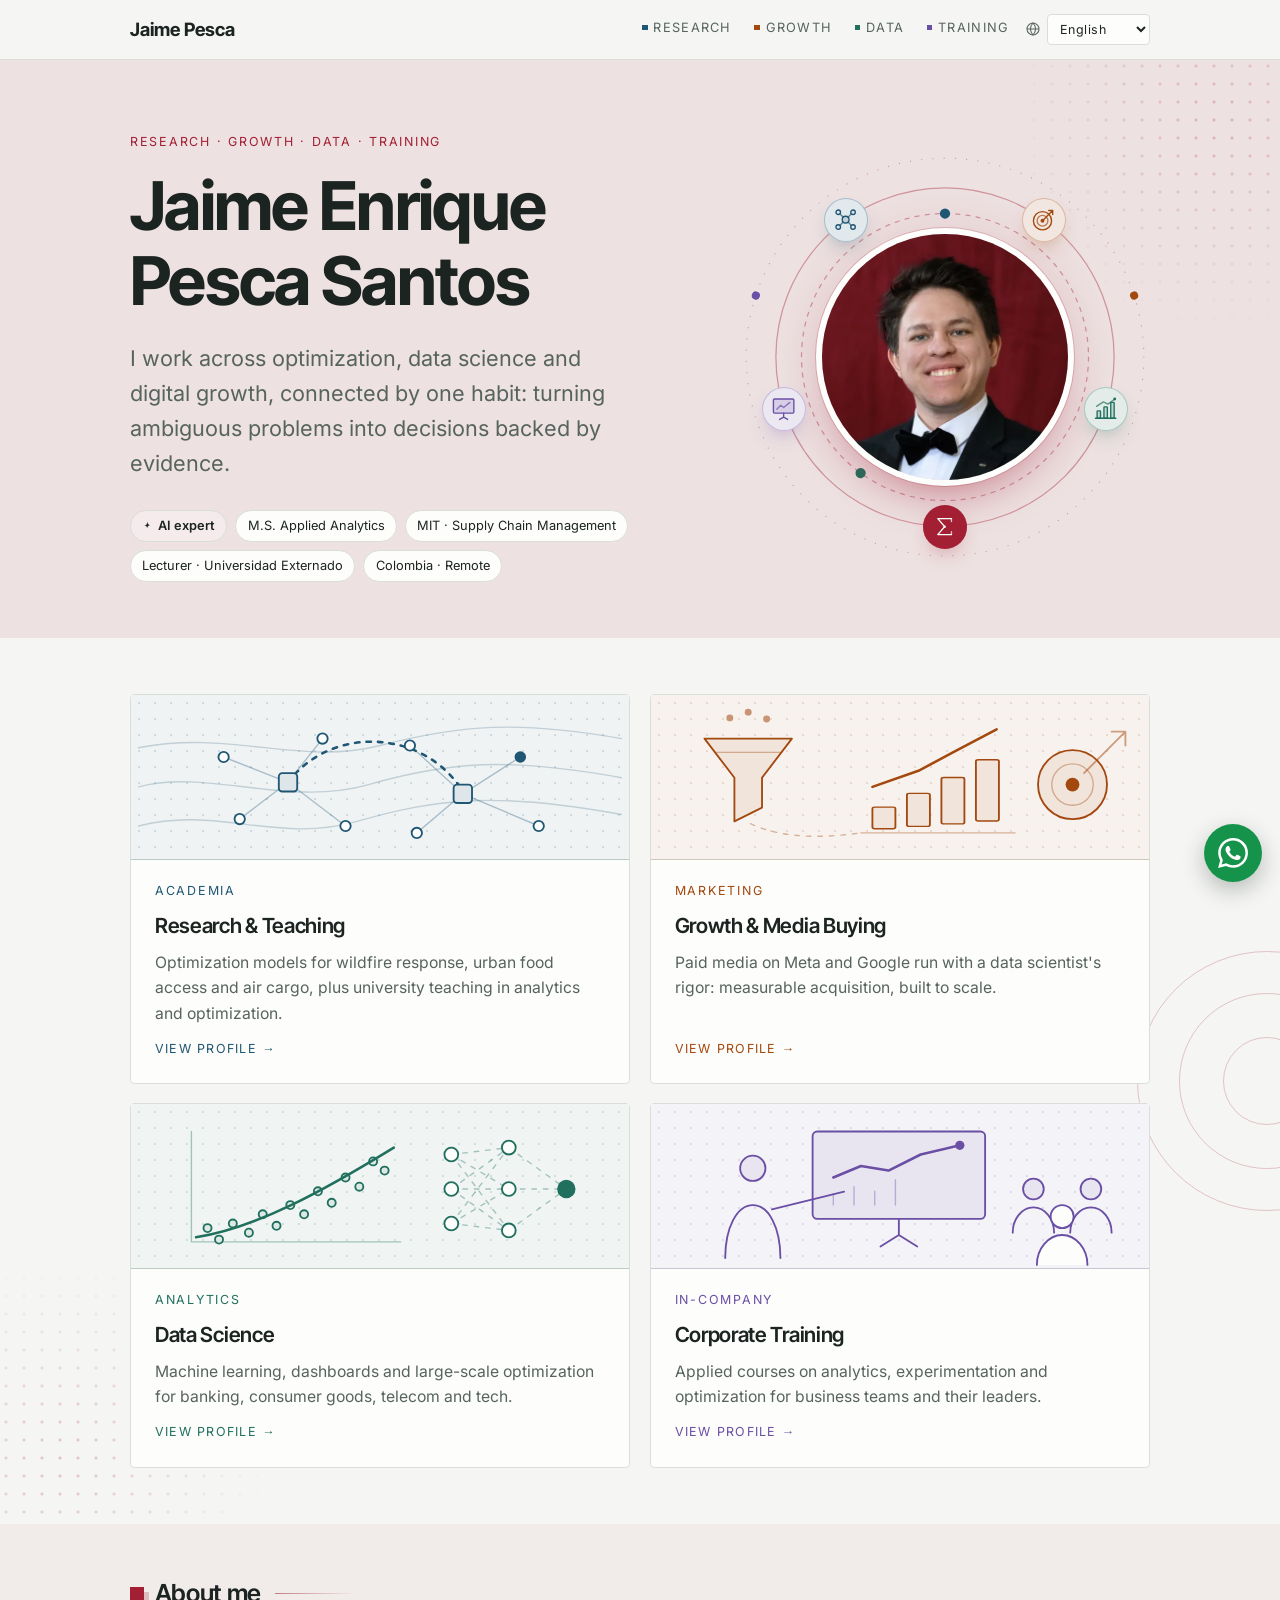
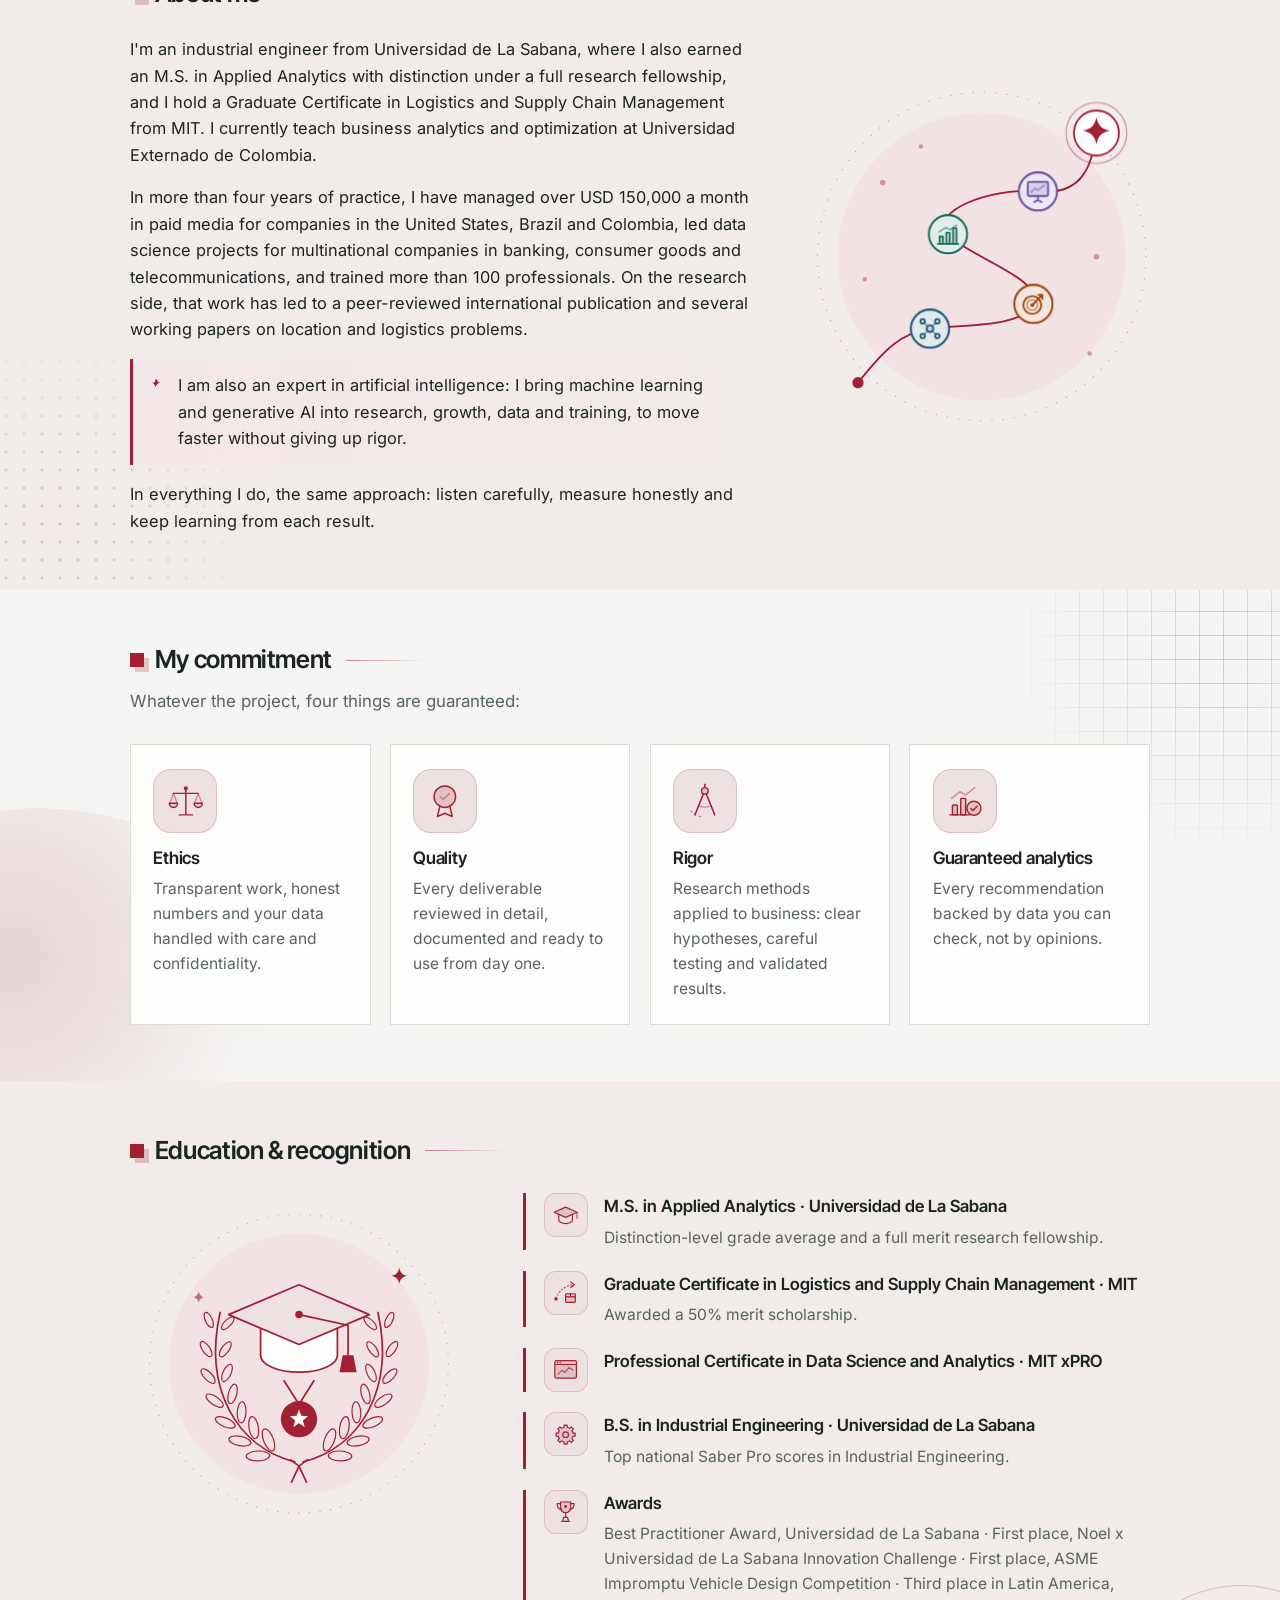
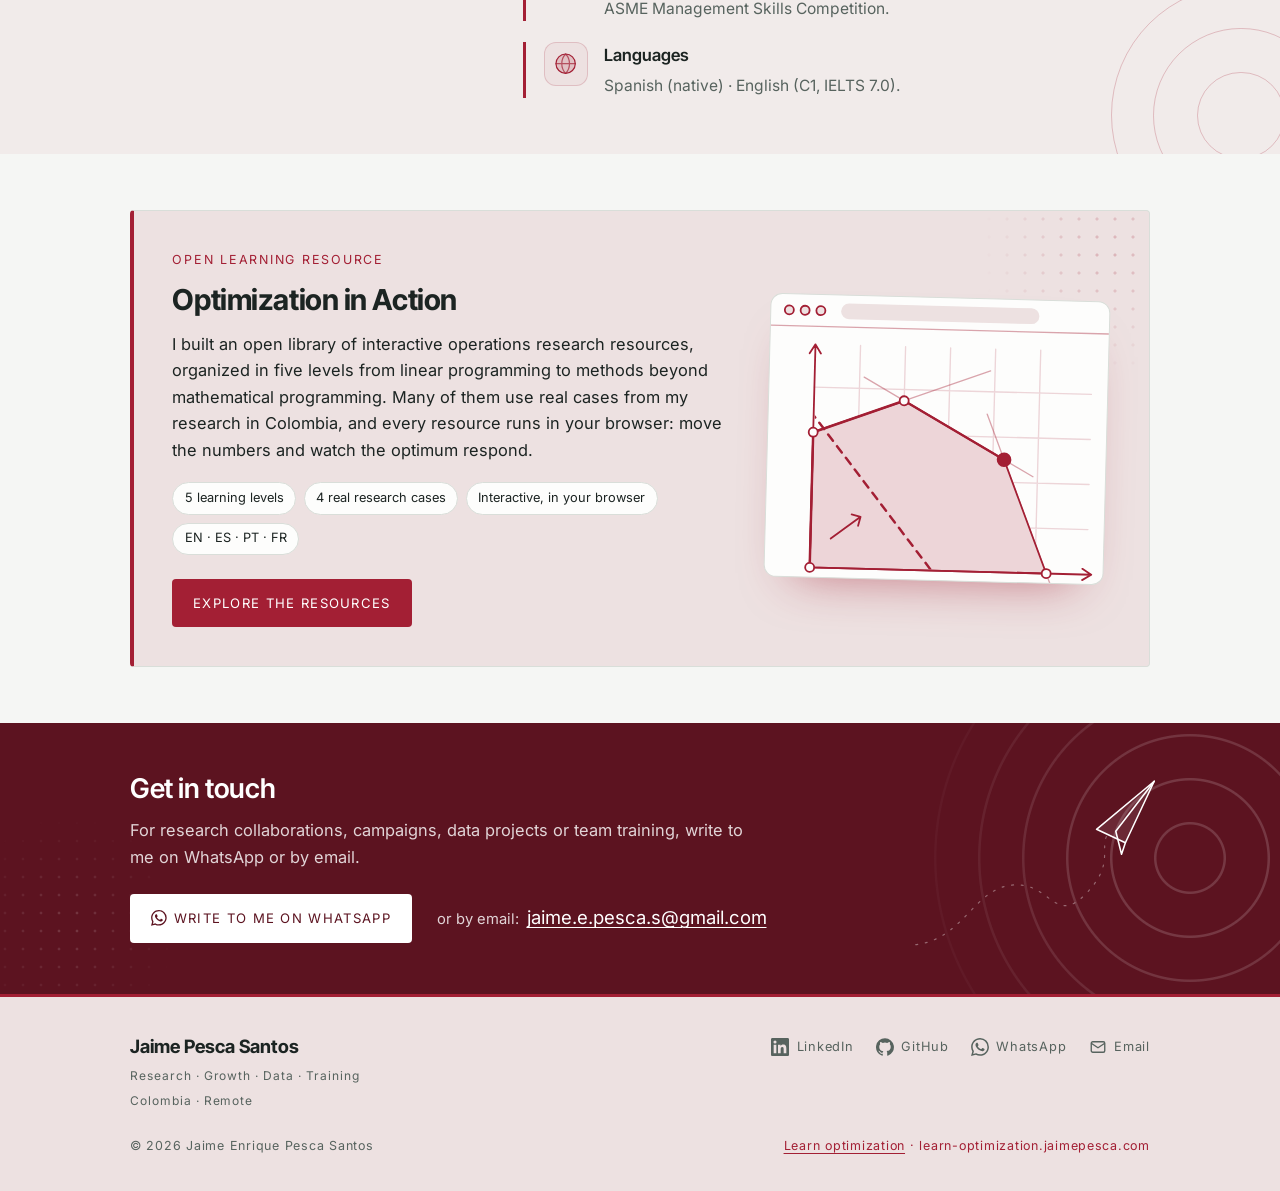
==== commit a45ab32e: "WhatsApp como contacto principal, correo como alternativa (en revisión) Co-Authored-By: Claude Opus " ====
--- a/index.html
+++ b/index.html
@@ -46,10 +46,10 @@
   <meta name="theme-color" content="#a31f34">
   <link rel="preload" href="assets/fonts/inter-latin-wght-normal.woff2" as="font" type="font/woff2" crossorigin>
   <link rel="preload" href="assets/fonts/inter-tight-latin-wght-normal.woff2" as="font" type="font/woff2" crossorigin>
-  <link rel="stylesheet" href="assets/css/styles.css?v=202609291858">
-  <link rel="stylesheet" href="assets/css/pages/home.css?v=202609291858">
-  <script src="assets/js/i18n.js?v=202609291858"></script>
-  <script src="assets/js/main.js?v=202609291858" defer></script>
+  <link rel="stylesheet" href="assets/css/styles.css?v=202610131825">
+  <link rel="stylesheet" href="assets/css/pages/home.css?v=202610131825">
+  <script src="assets/js/i18n.js?v=202610131825"></script>
+  <script src="assets/js/main.js?v=202610131825" defer></script>
   <script type="application/ld+json">
   {
     "@context": "https://schema.org",
@@ -591,10 +591,10 @@
       </div>
       <div class="wrap">
         <h2 data-i18n="home.cta.title">Get in touch</h2>
-        <p data-i18n="home.cta.text">For research collaborations, campaigns, data projects or team training, write to me by email.</p>
+        <p data-i18n="home.cta.text">For research collaborations, campaigns, data projects or team training, write to me on WhatsApp or by email.</p>
         <div class="cta-actions">
-          <a class="btn" href="#contact" data-mail data-ga-event="email_click" data-i18n="cta.write">Write to me</a>
-          <a class="mail" href="#contact" data-mail data-mail-text data-ga-event="email_click">jaime.e.pesca.s (at) gmail.com</a>
+          <a class="btn btn-wa" href="#contact" data-wa data-wa-text="Hi Jaime, I visited your website and I&#x27;d like to talk about a project." data-i18n-attr="data-wa-text:wa.msg.home" target="_blank" rel="noopener" data-ga-event="whatsapp_click"><svg class="wa-ico" viewBox="0 0 24 24" fill="currentColor" aria-hidden="true" focusable="false"><path d="M17.472 14.382c-.297-.149-1.758-.867-2.03-.967-.273-.099-.471-.148-.67.15-.197.297-.767.966-.94 1.164-.173.199-.347.223-.644.075-.297-.15-1.255-.463-2.39-1.475-.883-.788-1.48-1.761-1.653-2.059-.173-.297-.018-.458.13-.606.134-.133.298-.347.446-.52.149-.174.198-.298.298-.497.099-.198.05-.371-.025-.52-.075-.149-.669-1.612-.916-2.207-.242-.579-.487-.5-.669-.51-.173-.008-.371-.01-.57-.01-.198 0-.52.074-.792.372-.272.297-1.04 1.016-1.04 2.479 0 1.462 1.065 2.875 1.213 3.074.149.198 2.096 3.2 5.077 4.487.709.306 1.262.489 1.694.625.712.227 1.36.195 1.871.118.571-.085 1.758-.719 2.006-1.413.248-.694.248-1.289.173-1.413-.074-.124-.272-.198-.57-.347m-5.421 7.403h-.004a9.87 9.87 0 01-5.031-1.378l-.361-.214-3.741.982.998-3.648-.235-.374a9.86 9.86 0 01-1.51-5.26c.001-5.45 4.436-9.884 9.888-9.884 2.64 0 5.122 1.03 6.988 2.898a9.825 9.825 0 012.893 6.994c-.003 5.45-4.437 9.884-9.885 9.884m8.413-18.297A11.815 11.815 0 0012.05 0C5.495 0 .16 5.335.157 11.892c0 2.096.547 4.142 1.588 5.945L.057 24l6.305-1.654a11.882 11.882 0 005.683 1.448h.005c6.554 0 11.89-5.335 11.893-11.893a11.821 11.821 0 00-3.48-8.413Z"/></svg><span data-i18n="cta.write">Write to me on WhatsApp</span></a>
+          <span class="cta-alt"><span class="cta-or" data-i18n="cta.or_email">or by email:</span> <a class="mail" href="#contact" data-mail data-mail-text data-ga-event="email_click">jaime.e.pesca.s (at) gmail.com</a></span>
         </div>
       </div>
     </section>
@@ -618,6 +618,12 @@
           <a href="https://github.com/JaimePesca" rel="me" data-ga-event="social_click" data-ga-label="github">
             <svg viewBox="0 0 24 24" fill="currentColor" aria-hidden="true"><path d="M12 .3a12 12 0 0 0-3.8 23.38c.6.12.83-.26.83-.57l-.02-2.04c-3.34.72-4.04-1.61-4.04-1.61-.55-1.39-1.34-1.76-1.34-1.76-1.08-.74.09-.73.09-.73 1.2.09 1.84 1.24 1.84 1.24 1.07 1.83 2.8 1.3 3.49 1 .1-.78.42-1.31.76-1.61-2.67-.3-5.47-1.33-5.47-5.93 0-1.31.47-2.38 1.24-3.22-.14-.3-.54-1.52.1-3.18 0 0 1-.32 3.3 1.23a11.5 11.5 0 0 1 6 0c2.28-1.55 3.29-1.23 3.29-1.23.64 1.66.24 2.88.12 3.18.77.84 1.23 1.91 1.23 3.22 0 4.61-2.8 5.62-5.48 5.92.42.36.81 1.1.81 2.22l-.01 3.29c0 .32.21.69.82.57A12 12 0 0 0 12 .3"/></svg>
             <span>GitHub</span>
+          </a>
+        </li>
+        <li>
+          <a href="#contact" data-wa data-wa-text="Hi Jaime, I visited your website and I&#x27;d like to talk about a project." data-i18n-attr="data-wa-text:wa.msg.home" target="_blank" rel="noopener" data-ga-event="whatsapp_click">
+            <svg viewBox="0 0 24 24" fill="currentColor" aria-hidden="true" focusable="false"><path d="M17.472 14.382c-.297-.149-1.758-.867-2.03-.967-.273-.099-.471-.148-.67.15-.197.297-.767.966-.94 1.164-.173.199-.347.223-.644.075-.297-.15-1.255-.463-2.39-1.475-.883-.788-1.48-1.761-1.653-2.059-.173-.297-.018-.458.13-.606.134-.133.298-.347.446-.52.149-.174.198-.298.298-.497.099-.198.05-.371-.025-.52-.075-.149-.669-1.612-.916-2.207-.242-.579-.487-.5-.669-.51-.173-.008-.371-.01-.57-.01-.198 0-.52.074-.792.372-.272.297-1.04 1.016-1.04 2.479 0 1.462 1.065 2.875 1.213 3.074.149.198 2.096 3.2 5.077 4.487.709.306 1.262.489 1.694.625.712.227 1.36.195 1.871.118.571-.085 1.758-.719 2.006-1.413.248-.694.248-1.289.173-1.413-.074-.124-.272-.198-.57-.347m-5.421 7.403h-.004a9.87 9.87 0 01-5.031-1.378l-.361-.214-3.741.982.998-3.648-.235-.374a9.86 9.86 0 01-1.51-5.26c.001-5.45 4.436-9.884 9.888-9.884 2.64 0 5.122 1.03 6.988 2.898a9.825 9.825 0 012.893 6.994c-.003 5.45-4.437 9.884-9.885 9.884m8.413-18.297A11.815 11.815 0 0012.05 0C5.495 0 .16 5.335.157 11.892c0 2.096.547 4.142 1.588 5.945L.057 24l6.305-1.654a11.882 11.882 0 005.683 1.448h.005c6.554 0 11.89-5.335 11.893-11.893a11.821 11.821 0 00-3.48-8.413Z"/></svg>
+            <span>WhatsApp</span>
           </a>
         </li>
         <li>
@@ -634,5 +640,8 @@
     </div>
   </footer>
 
+  <!-- Botón flotante de WhatsApp -->
+  <a class="wa-float" href="#contact" data-wa data-wa-text="Hi Jaime, I visited your website and I&#x27;d like to talk about a project." data-i18n-attr="data-wa-text:wa.msg.home;aria-label:cta.write" target="_blank" rel="noopener" aria-label="Write to me on WhatsApp" data-ga-event="whatsapp_click"><svg viewBox="0 0 24 24" fill="currentColor" aria-hidden="true" focusable="false"><path d="M17.472 14.382c-.297-.149-1.758-.867-2.03-.967-.273-.099-.471-.148-.67.15-.197.297-.767.966-.94 1.164-.173.199-.347.223-.644.075-.297-.15-1.255-.463-2.39-1.475-.883-.788-1.48-1.761-1.653-2.059-.173-.297-.018-.458.13-.606.134-.133.298-.347.446-.52.149-.174.198-.298.298-.497.099-.198.05-.371-.025-.52-.075-.149-.669-1.612-.916-2.207-.242-.579-.487-.5-.669-.51-.173-.008-.371-.01-.57-.01-.198 0-.52.074-.792.372-.272.297-1.04 1.016-1.04 2.479 0 1.462 1.065 2.875 1.213 3.074.149.198 2.096 3.2 5.077 4.487.709.306 1.262.489 1.694.625.712.227 1.36.195 1.871.118.571-.085 1.758-.719 2.006-1.413.248-.694.248-1.289.173-1.413-.074-.124-.272-.198-.57-.347m-5.421 7.403h-.004a9.87 9.87 0 01-5.031-1.378l-.361-.214-3.741.982.998-3.648-.235-.374a9.86 9.86 0 01-1.51-5.26c.001-5.45 4.436-9.884 9.888-9.884 2.64 0 5.122 1.03 6.988 2.898a9.825 9.825 0 012.893 6.994c-.003 5.45-4.437 9.884-9.885 9.884m8.413-18.297A11.815 11.815 0 0012.05 0C5.495 0 .16 5.335.157 11.892c0 2.096.547 4.142 1.588 5.945L.057 24l6.305-1.654a11.882 11.882 0 005.683 1.448h.005c6.554 0 11.89-5.335 11.893-11.893a11.821 11.821 0 00-3.48-8.413Z"/></svg></a>
+
 </body>
 </html>
--- a/assets/css/styles.css
+++ b/assets/css/styles.css
@@ -83,6 +83,11 @@
   --d-growth: #5a2507;
   --d-data: #0d3a30;
   --d-teach: #2d1f55;
+
+  /* WhatsApp: verde de marca, oscurecido para cumplir contraste (3:1 con el
+     ícono blanco y con el fondo, en claro y en oscuro) */
+  --c-whatsapp: #16934a;
+  --on-whatsapp: #ffffff;
 
   /* Texto sobre los fondos profundos */
   --on-deep: #ffffff;
@@ -1691,3 +1696,93 @@
   .stat-row.tiles li:is(:hover, :focus-within),
   :is(.service, .profile-card, .stat-row li):is(:hover, :focus-within) .icon-badge { transform: none; }
 }
+
+
+/* ---------- WhatsApp (contacto) ---------- */
+/* Botones que abren WhatsApp: ícono antes del texto */
+.btn-wa {
+  display: inline-flex;
+  align-items: center;
+  gap: 0.55em;
+}
+
+.btn-wa .wa-ico {
+  width: 1.2em;
+  height: 1.2em;
+  flex: none;
+}
+
+/* Correo como alternativa junto al botón de WhatsApp */
+.cta-alt {
+  display: inline-flex;
+  flex-wrap: wrap;
+  align-items: baseline;
+  gap: 0.2rem 0.45rem;
+}
+
+.cta-or {
+  font-size: 0.92rem;
+  color: var(--on-deep-muted);
+}
+
+/* Botón flotante en todas las páginas */
+.wa-float {
+  position: fixed;
+  right: max(18px, env(safe-area-inset-right));
+  bottom: max(18px, env(safe-area-inset-bottom));
+  z-index: 60;
+  width: 58px;
+  height: 58px;
+  display: grid;
+  place-items: center;
+  border-radius: 50%;
+  background: var(--c-whatsapp);
+  color: var(--on-whatsapp);
+  box-shadow: 0 8px 22px color-mix(in srgb, var(--ink) 28%, transparent);
+  transition: transform 0.2s ease;
+}
+
+.wa-float svg {
+  width: 30px;
+  height: 30px;
+  position: relative;
+}
+
+/* Onda suave que invita a escribir */
+.wa-float::before {
+  content: "";
+  position: absolute;
+  inset: 0;
+  border-radius: 50%;
+  border: 2px solid var(--c-whatsapp);
+  opacity: 0;
+  animation: wa-ping 4.5s ease-out infinite;
+}
+
+@keyframes wa-ping {
+  0% { transform: scale(1); opacity: 0.55; }
+  45%, 100% { transform: scale(1.55); opacity: 0; }
+}
+
+.wa-float:hover { transform: translateY(-3px); }
+
+.wa-float:focus-visible {
+  outline: 3px solid var(--c-whatsapp);
+  outline-offset: 4px;
+}
+
+/* En celular el botón no tapa la última línea del pie */
+@media (max-width: 640px) {
+  .wa-float { width: 54px; height: 54px; }
+  .site-foot { padding-bottom: 6rem; }
+}
+
+@media (prefers-reduced-motion: reduce) {
+  .wa-float { transition: none; }
+  .wa-float::before { animation: none; }
+  .wa-float:hover { transform: none; }
+}
+
+@media print {
+  .wa-float { display: none; }
+}
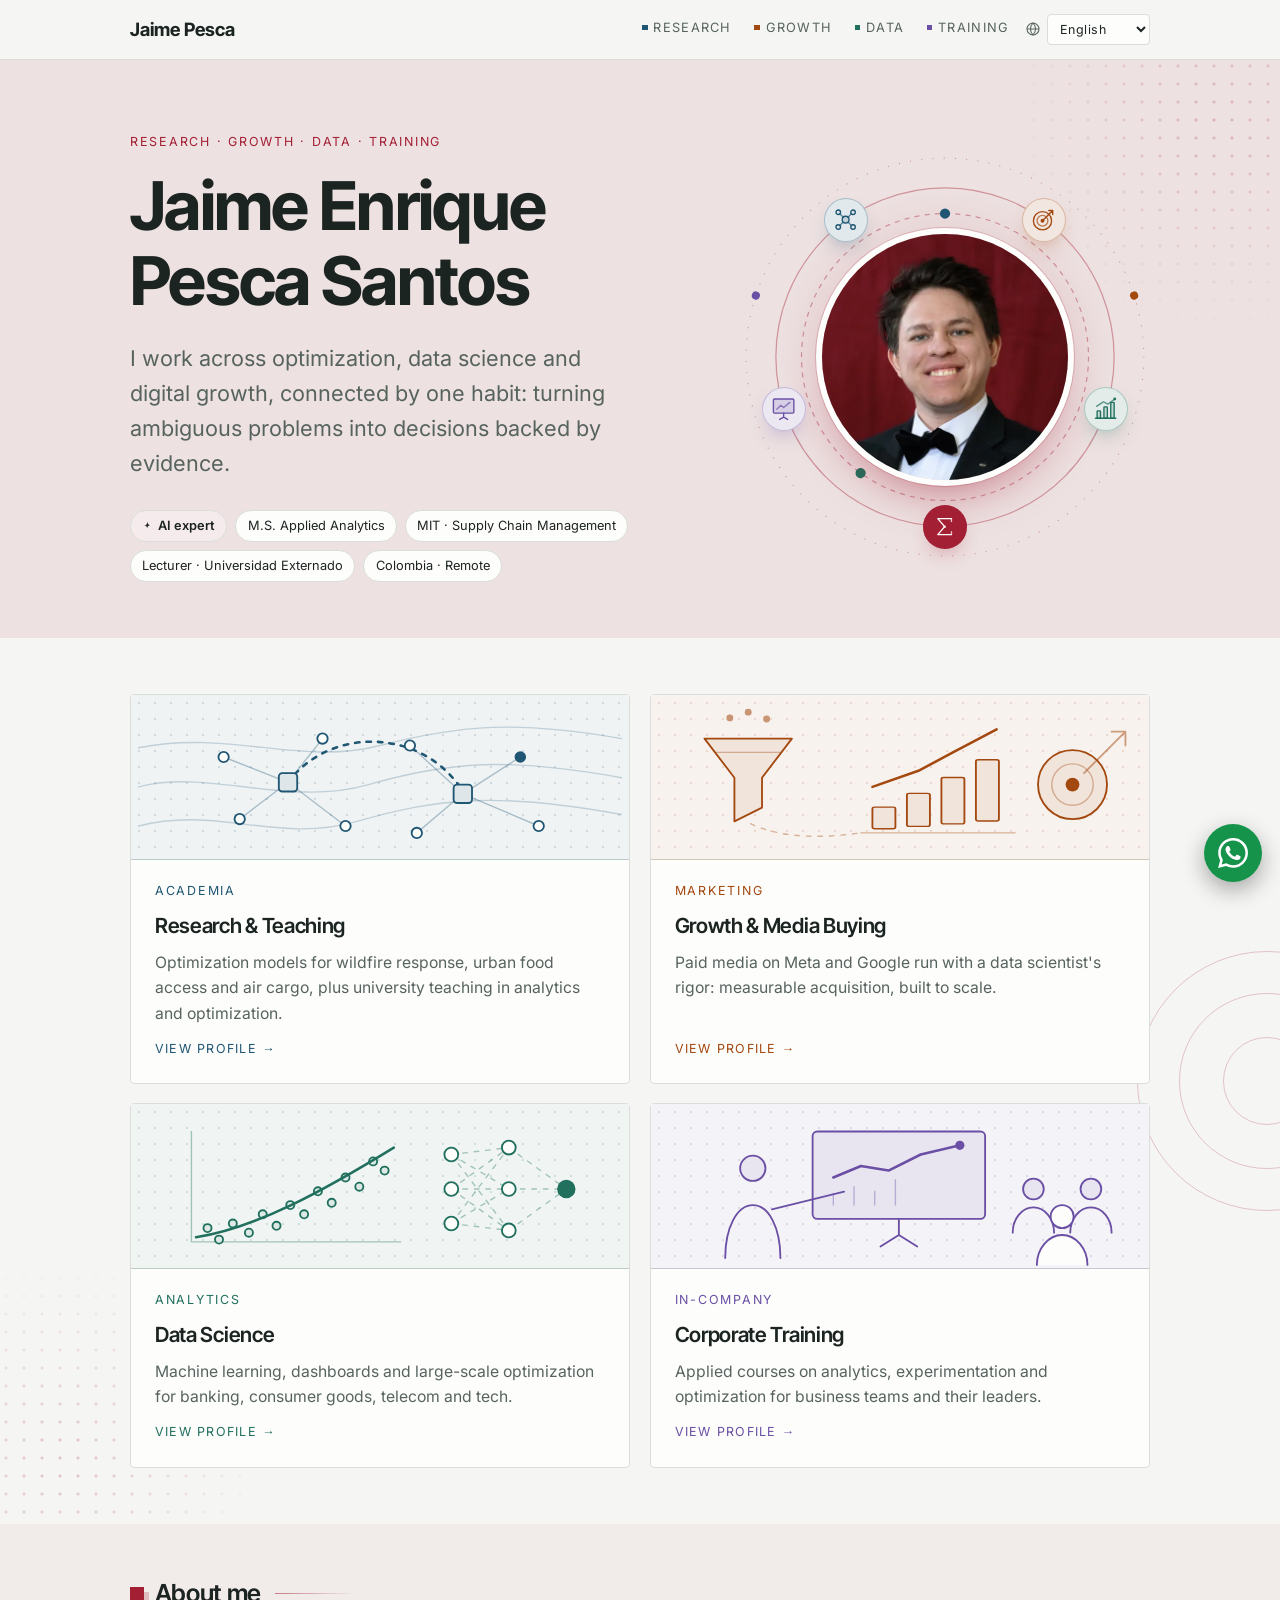
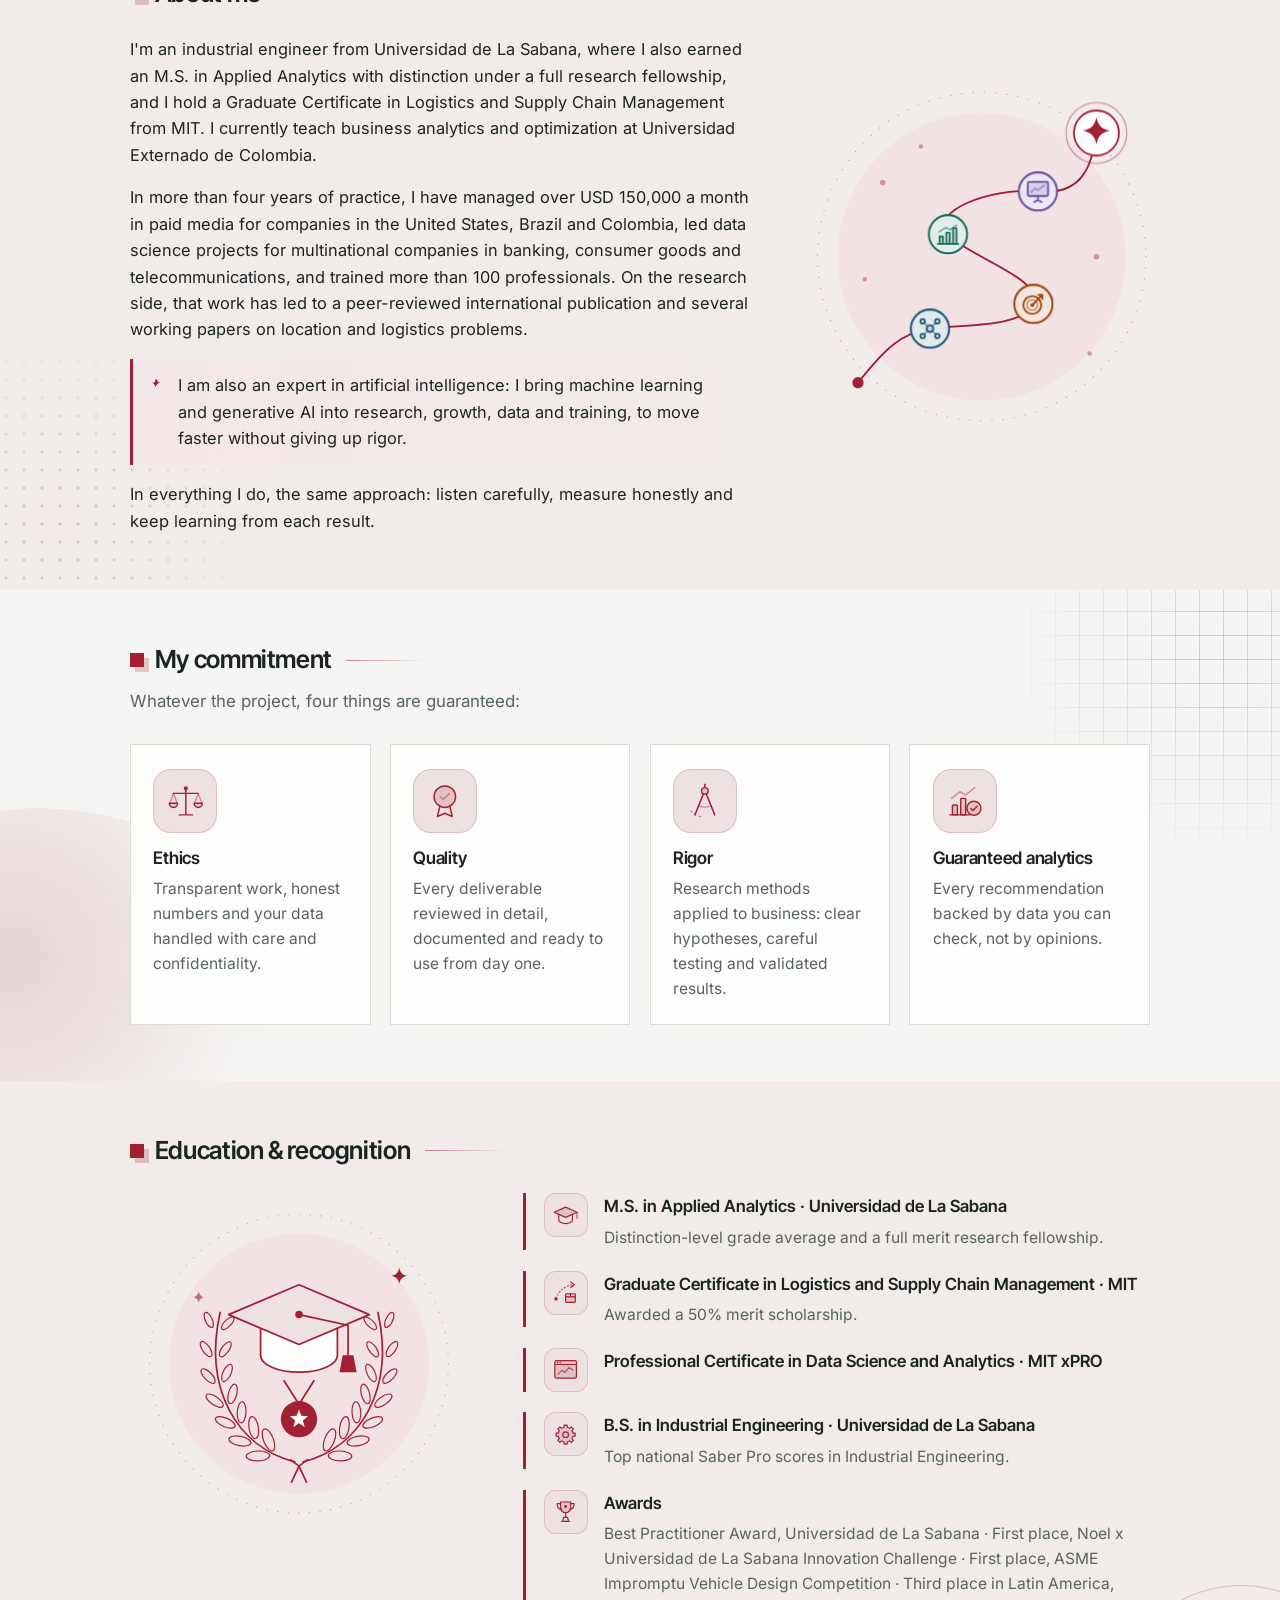
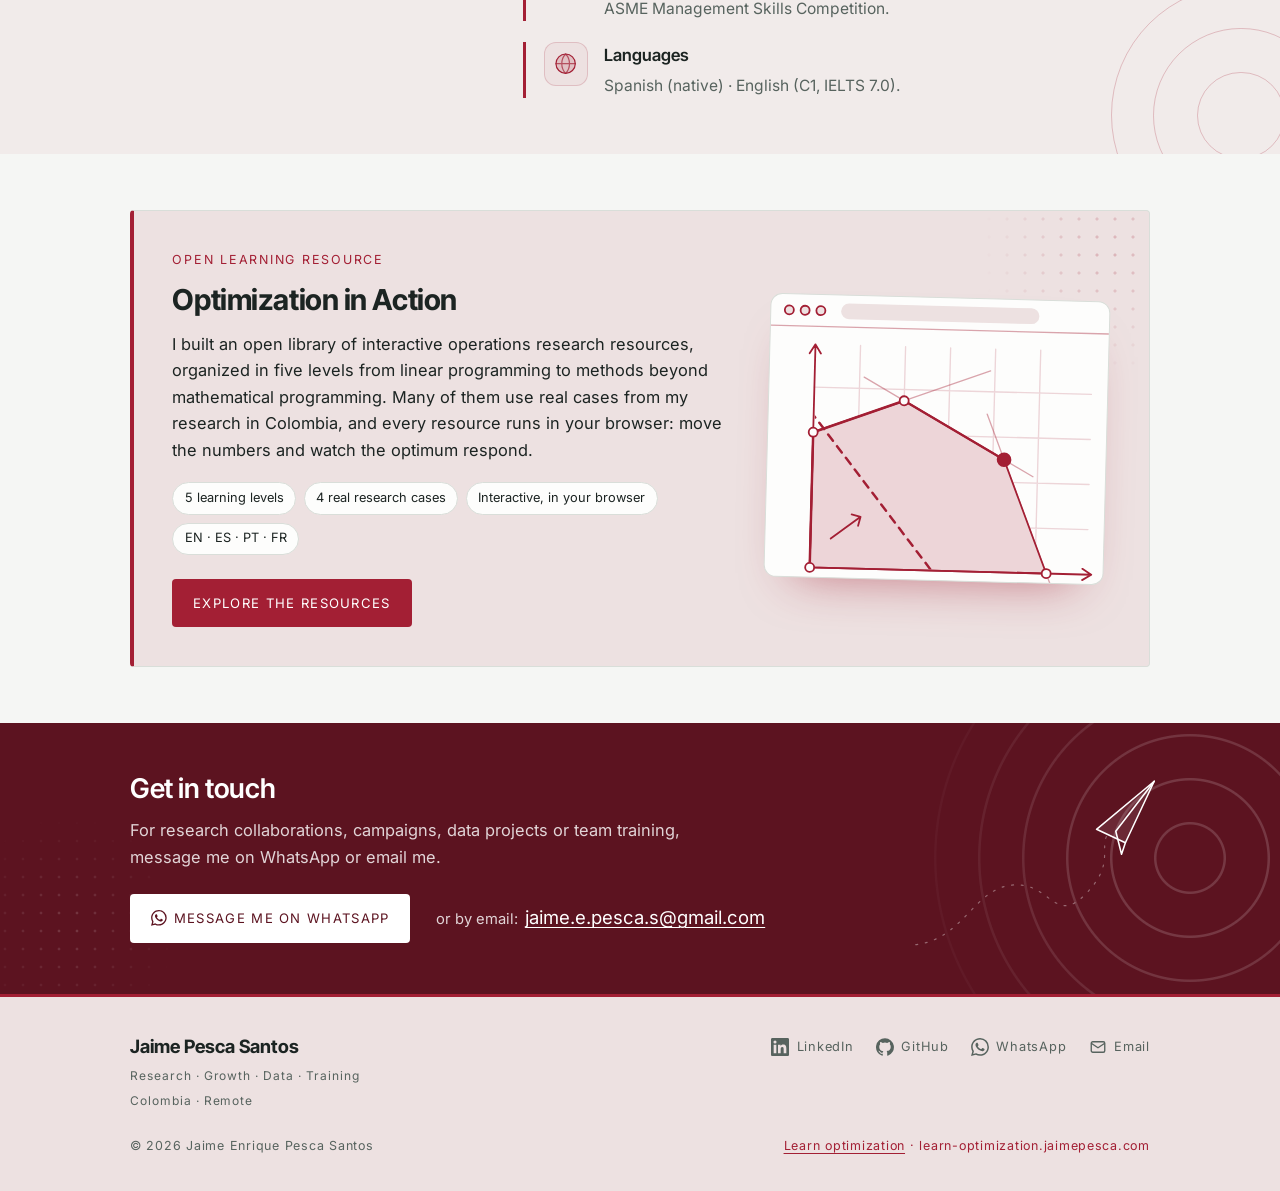
==== commit 05781eb6: "WhatsApp: correcciones de la revisión (sin JS, botón flotante, pie, GA4, textos) Co-Authored-By: Cla" ====
--- a/index.html
+++ b/index.html
@@ -46,10 +46,10 @@
   <meta name="theme-color" content="#a31f34">
   <link rel="preload" href="assets/fonts/inter-latin-wght-normal.woff2" as="font" type="font/woff2" crossorigin>
   <link rel="preload" href="assets/fonts/inter-tight-latin-wght-normal.woff2" as="font" type="font/woff2" crossorigin>
-  <link rel="stylesheet" href="assets/css/styles.css?v=202610131825">
-  <link rel="stylesheet" href="assets/css/pages/home.css?v=202610131825">
-  <script src="assets/js/i18n.js?v=202610131825"></script>
-  <script src="assets/js/main.js?v=202610131825" defer></script>
+  <link rel="stylesheet" href="assets/css/styles.css?v=202610131914">
+  <link rel="stylesheet" href="assets/css/pages/home.css?v=202610131914">
+  <script src="assets/js/i18n.js?v=202610131914"></script>
+  <script src="assets/js/main.js?v=202610131914" defer></script>
   <script type="application/ld+json">
   {
     "@context": "https://schema.org",
@@ -591,9 +591,9 @@
       </div>
       <div class="wrap">
         <h2 data-i18n="home.cta.title">Get in touch</h2>
-        <p data-i18n="home.cta.text">For research collaborations, campaigns, data projects or team training, write to me on WhatsApp or by email.</p>
+        <p data-i18n="home.cta.text">For research collaborations, campaigns, data projects or team training, message me on WhatsApp or email me.</p>
         <div class="cta-actions">
-          <a class="btn btn-wa" href="#contact" data-wa data-wa-text="Hi Jaime, I visited your website and I&#x27;d like to talk about a project." data-i18n-attr="data-wa-text:wa.msg.home" target="_blank" rel="noopener" data-ga-event="whatsapp_click"><svg class="wa-ico" viewBox="0 0 24 24" fill="currentColor" aria-hidden="true" focusable="false"><path d="M17.472 14.382c-.297-.149-1.758-.867-2.03-.967-.273-.099-.471-.148-.67.15-.197.297-.767.966-.94 1.164-.173.199-.347.223-.644.075-.297-.15-1.255-.463-2.39-1.475-.883-.788-1.48-1.761-1.653-2.059-.173-.297-.018-.458.13-.606.134-.133.298-.347.446-.52.149-.174.198-.298.298-.497.099-.198.05-.371-.025-.52-.075-.149-.669-1.612-.916-2.207-.242-.579-.487-.5-.669-.51-.173-.008-.371-.01-.57-.01-.198 0-.52.074-.792.372-.272.297-1.04 1.016-1.04 2.479 0 1.462 1.065 2.875 1.213 3.074.149.198 2.096 3.2 5.077 4.487.709.306 1.262.489 1.694.625.712.227 1.36.195 1.871.118.571-.085 1.758-.719 2.006-1.413.248-.694.248-1.289.173-1.413-.074-.124-.272-.198-.57-.347m-5.421 7.403h-.004a9.87 9.87 0 01-5.031-1.378l-.361-.214-3.741.982.998-3.648-.235-.374a9.86 9.86 0 01-1.51-5.26c.001-5.45 4.436-9.884 9.888-9.884 2.64 0 5.122 1.03 6.988 2.898a9.825 9.825 0 012.893 6.994c-.003 5.45-4.437 9.884-9.885 9.884m8.413-18.297A11.815 11.815 0 0012.05 0C5.495 0 .16 5.335.157 11.892c0 2.096.547 4.142 1.588 5.945L.057 24l6.305-1.654a11.882 11.882 0 005.683 1.448h.005c6.554 0 11.89-5.335 11.893-11.893a11.821 11.821 0 00-3.48-8.413Z"/></svg><span data-i18n="cta.write">Write to me on WhatsApp</span></a>
+          <a class="btn btn-wa" href="#contact" data-wa data-wa-text="Hi Jaime, I visited your website and I&#x27;d like to talk about a project." data-i18n-attr="data-wa-text:wa.msg.home" data-ga-event="whatsapp_click"><svg class="wa-ico" viewBox="0 0 24 24" fill="currentColor" aria-hidden="true" focusable="false"><path d="M17.472 14.382c-.297-.149-1.758-.867-2.03-.967-.273-.099-.471-.148-.67.15-.197.297-.767.966-.94 1.164-.173.199-.347.223-.644.075-.297-.15-1.255-.463-2.39-1.475-.883-.788-1.48-1.761-1.653-2.059-.173-.297-.018-.458.13-.606.134-.133.298-.347.446-.52.149-.174.198-.298.298-.497.099-.198.05-.371-.025-.52-.075-.149-.669-1.612-.916-2.207-.242-.579-.487-.5-.669-.51-.173-.008-.371-.01-.57-.01-.198 0-.52.074-.792.372-.272.297-1.04 1.016-1.04 2.479 0 1.462 1.065 2.875 1.213 3.074.149.198 2.096 3.2 5.077 4.487.709.306 1.262.489 1.694.625.712.227 1.36.195 1.871.118.571-.085 1.758-.719 2.006-1.413.248-.694.248-1.289.173-1.413-.074-.124-.272-.198-.57-.347m-5.421 7.403h-.004a9.87 9.87 0 01-5.031-1.378l-.361-.214-3.741.982.998-3.648-.235-.374a9.86 9.86 0 01-1.51-5.26c.001-5.45 4.436-9.884 9.888-9.884 2.64 0 5.122 1.03 6.988 2.898a9.825 9.825 0 012.893 6.994c-.003 5.45-4.437 9.884-9.885 9.884m8.413-18.297A11.815 11.815 0 0012.05 0C5.495 0 .16 5.335.157 11.892c0 2.096.547 4.142 1.588 5.945L.057 24l6.305-1.654a11.882 11.882 0 005.683 1.448h.005c6.554 0 11.89-5.335 11.893-11.893a11.821 11.821 0 00-3.48-8.413Z"/></svg><span data-i18n="cta.write">Message me on WhatsApp</span></a>
           <span class="cta-alt"><span class="cta-or" data-i18n="cta.or_email">or by email:</span> <a class="mail" href="#contact" data-mail data-mail-text data-ga-event="email_click">jaime.e.pesca.s (at) gmail.com</a></span>
         </div>
       </div>
@@ -620,8 +620,8 @@
             <span>GitHub</span>
           </a>
         </li>
-        <li>
-          <a href="#contact" data-wa data-wa-text="Hi Jaime, I visited your website and I&#x27;d like to talk about a project." data-i18n-attr="data-wa-text:wa.msg.home" target="_blank" rel="noopener" data-ga-event="whatsapp_click">
+        <li class="needs-js">
+          <a href="#contact" data-wa data-wa-text="Hi Jaime, I visited your website and I&#x27;d like to talk about a project." data-i18n-attr="data-wa-text:wa.msg.home" data-ga-event="whatsapp_click">
             <svg viewBox="0 0 24 24" fill="currentColor" aria-hidden="true" focusable="false"><path d="M17.472 14.382c-.297-.149-1.758-.867-2.03-.967-.273-.099-.471-.148-.67.15-.197.297-.767.966-.94 1.164-.173.199-.347.223-.644.075-.297-.15-1.255-.463-2.39-1.475-.883-.788-1.48-1.761-1.653-2.059-.173-.297-.018-.458.13-.606.134-.133.298-.347.446-.52.149-.174.198-.298.298-.497.099-.198.05-.371-.025-.52-.075-.149-.669-1.612-.916-2.207-.242-.579-.487-.5-.669-.51-.173-.008-.371-.01-.57-.01-.198 0-.52.074-.792.372-.272.297-1.04 1.016-1.04 2.479 0 1.462 1.065 2.875 1.213 3.074.149.198 2.096 3.2 5.077 4.487.709.306 1.262.489 1.694.625.712.227 1.36.195 1.871.118.571-.085 1.758-.719 2.006-1.413.248-.694.248-1.289.173-1.413-.074-.124-.272-.198-.57-.347m-5.421 7.403h-.004a9.87 9.87 0 01-5.031-1.378l-.361-.214-3.741.982.998-3.648-.235-.374a9.86 9.86 0 01-1.51-5.26c.001-5.45 4.436-9.884 9.888-9.884 2.64 0 5.122 1.03 6.988 2.898a9.825 9.825 0 012.893 6.994c-.003 5.45-4.437 9.884-9.885 9.884m8.413-18.297A11.815 11.815 0 0012.05 0C5.495 0 .16 5.335.157 11.892c0 2.096.547 4.142 1.588 5.945L.057 24l6.305-1.654a11.882 11.882 0 005.683 1.448h.005c6.554 0 11.89-5.335 11.893-11.893a11.821 11.821 0 00-3.48-8.413Z"/></svg>
             <span>WhatsApp</span>
           </a>
@@ -641,7 +641,7 @@
   </footer>
 
   <!-- Botón flotante de WhatsApp -->
-  <a class="wa-float" href="#contact" data-wa data-wa-text="Hi Jaime, I visited your website and I&#x27;d like to talk about a project." data-i18n-attr="data-wa-text:wa.msg.home;aria-label:cta.write" target="_blank" rel="noopener" aria-label="Write to me on WhatsApp" data-ga-event="whatsapp_click"><svg viewBox="0 0 24 24" fill="currentColor" aria-hidden="true" focusable="false"><path d="M17.472 14.382c-.297-.149-1.758-.867-2.03-.967-.273-.099-.471-.148-.67.15-.197.297-.767.966-.94 1.164-.173.199-.347.223-.644.075-.297-.15-1.255-.463-2.39-1.475-.883-.788-1.48-1.761-1.653-2.059-.173-.297-.018-.458.13-.606.134-.133.298-.347.446-.52.149-.174.198-.298.298-.497.099-.198.05-.371-.025-.52-.075-.149-.669-1.612-.916-2.207-.242-.579-.487-.5-.669-.51-.173-.008-.371-.01-.57-.01-.198 0-.52.074-.792.372-.272.297-1.04 1.016-1.04 2.479 0 1.462 1.065 2.875 1.213 3.074.149.198 2.096 3.2 5.077 4.487.709.306 1.262.489 1.694.625.712.227 1.36.195 1.871.118.571-.085 1.758-.719 2.006-1.413.248-.694.248-1.289.173-1.413-.074-.124-.272-.198-.57-.347m-5.421 7.403h-.004a9.87 9.87 0 01-5.031-1.378l-.361-.214-3.741.982.998-3.648-.235-.374a9.86 9.86 0 01-1.51-5.26c.001-5.45 4.436-9.884 9.888-9.884 2.64 0 5.122 1.03 6.988 2.898a9.825 9.825 0 012.893 6.994c-.003 5.45-4.437 9.884-9.885 9.884m8.413-18.297A11.815 11.815 0 0012.05 0C5.495 0 .16 5.335.157 11.892c0 2.096.547 4.142 1.588 5.945L.057 24l6.305-1.654a11.882 11.882 0 005.683 1.448h.005c6.554 0 11.89-5.335 11.893-11.893a11.821 11.821 0 00-3.48-8.413Z"/></svg></a>
+  <a class="wa-float" href="#contact" data-wa data-wa-text="Hi Jaime, I visited your website and I&#x27;d like to talk about a project." data-i18n-attr="data-wa-text:wa.msg.home;aria-label:cta.write" aria-label="Message me on WhatsApp" data-ga-event="whatsapp_click"><svg viewBox="0 0 24 24" fill="currentColor" aria-hidden="true" focusable="false"><path d="M17.472 14.382c-.297-.149-1.758-.867-2.03-.967-.273-.099-.471-.148-.67.15-.197.297-.767.966-.94 1.164-.173.199-.347.223-.644.075-.297-.15-1.255-.463-2.39-1.475-.883-.788-1.48-1.761-1.653-2.059-.173-.297-.018-.458.13-.606.134-.133.298-.347.446-.52.149-.174.198-.298.298-.497.099-.198.05-.371-.025-.52-.075-.149-.669-1.612-.916-2.207-.242-.579-.487-.5-.669-.51-.173-.008-.371-.01-.57-.01-.198 0-.52.074-.792.372-.272.297-1.04 1.016-1.04 2.479 0 1.462 1.065 2.875 1.213 3.074.149.198 2.096 3.2 5.077 4.487.709.306 1.262.489 1.694.625.712.227 1.36.195 1.871.118.571-.085 1.758-.719 2.006-1.413.248-.694.248-1.289.173-1.413-.074-.124-.272-.198-.57-.347m-5.421 7.403h-.004a9.87 9.87 0 01-5.031-1.378l-.361-.214-3.741.982.998-3.648-.235-.374a9.86 9.86 0 01-1.51-5.26c.001-5.45 4.436-9.884 9.888-9.884 2.64 0 5.122 1.03 6.988 2.898a9.825 9.825 0 012.893 6.994c-.003 5.45-4.437 9.884-9.885 9.884m8.413-18.297A11.815 11.815 0 0012.05 0C5.495 0 .16 5.335.157 11.892c0 2.096.547 4.142 1.588 5.945L.057 24l6.305-1.654a11.882 11.882 0 005.683 1.448h.005c6.554 0 11.89-5.335 11.893-11.893a11.821 11.821 0 00-3.48-8.413Z"/></svg></a>
 
 </body>
 </html>
--- a/assets/css/styles.css
+++ b/assets/css/styles.css
@@ -88,6 +88,8 @@
      ícono blanco y con el fondo, en claro y en oscuro) */
   --c-whatsapp: #16934a;
   --on-whatsapp: #ffffff;
+  /* Sombra que se mantiene oscura en ambos temas */
+  --shadow-float: rgba(0, 0, 0, 0.32);
 
   /* Texto sobre los fondos profundos */
   --on-deep: #ffffff;
@@ -1738,9 +1740,21 @@
   border-radius: 50%;
   background: var(--c-whatsapp);
   color: var(--on-whatsapp);
-  box-shadow: 0 8px 22px color-mix(in srgb, var(--ink) 28%, transparent);
-  transition: transform 0.2s ease;
-}
+  box-shadow: 0 8px 22px var(--shadow-float);
+  transition: transform 0.2s ease, opacity 0.25s ease, visibility 0.25s;
+}
+
+/* Oculto mientras se ve un botón de WhatsApp de la página (ver main.js) */
+.wa-float.is-idle {
+  opacity: 0;
+  visibility: hidden;
+  pointer-events: none;
+  transform: scale(0.85);
+}
+
+/* Sin JavaScript no hay enlace de WhatsApp: se ocultan el botón y el ícono del pie */
+html:not(.js) .wa-float,
+html:not(.js) .needs-js { display: none; }
 
 .wa-float svg {
   width: 30px;
@@ -1771,11 +1785,18 @@
   outline-offset: 4px;
 }
 
-/* En celular el botón no tapa la última línea del pie */
+/* El botón no tapa la última línea del pie (donde puede alcanzarla) */
+@media (max-width: 1180px) {
+  .site-foot { padding-bottom: 6rem; }
+}
+
 @media (max-width: 640px) {
   .wa-float { width: 54px; height: 54px; }
-  .site-foot { padding-bottom: 6rem; }
-}
+  .social { display: grid; grid-template-columns: repeat(2, max-content); }
+}
+
+/* Al navegar con teclado, el elemento enfocado no queda bajo el botón */
+html { scroll-padding-bottom: 90px; }
 
 @media (prefers-reduced-motion: reduce) {
   .wa-float { transition: none; }
